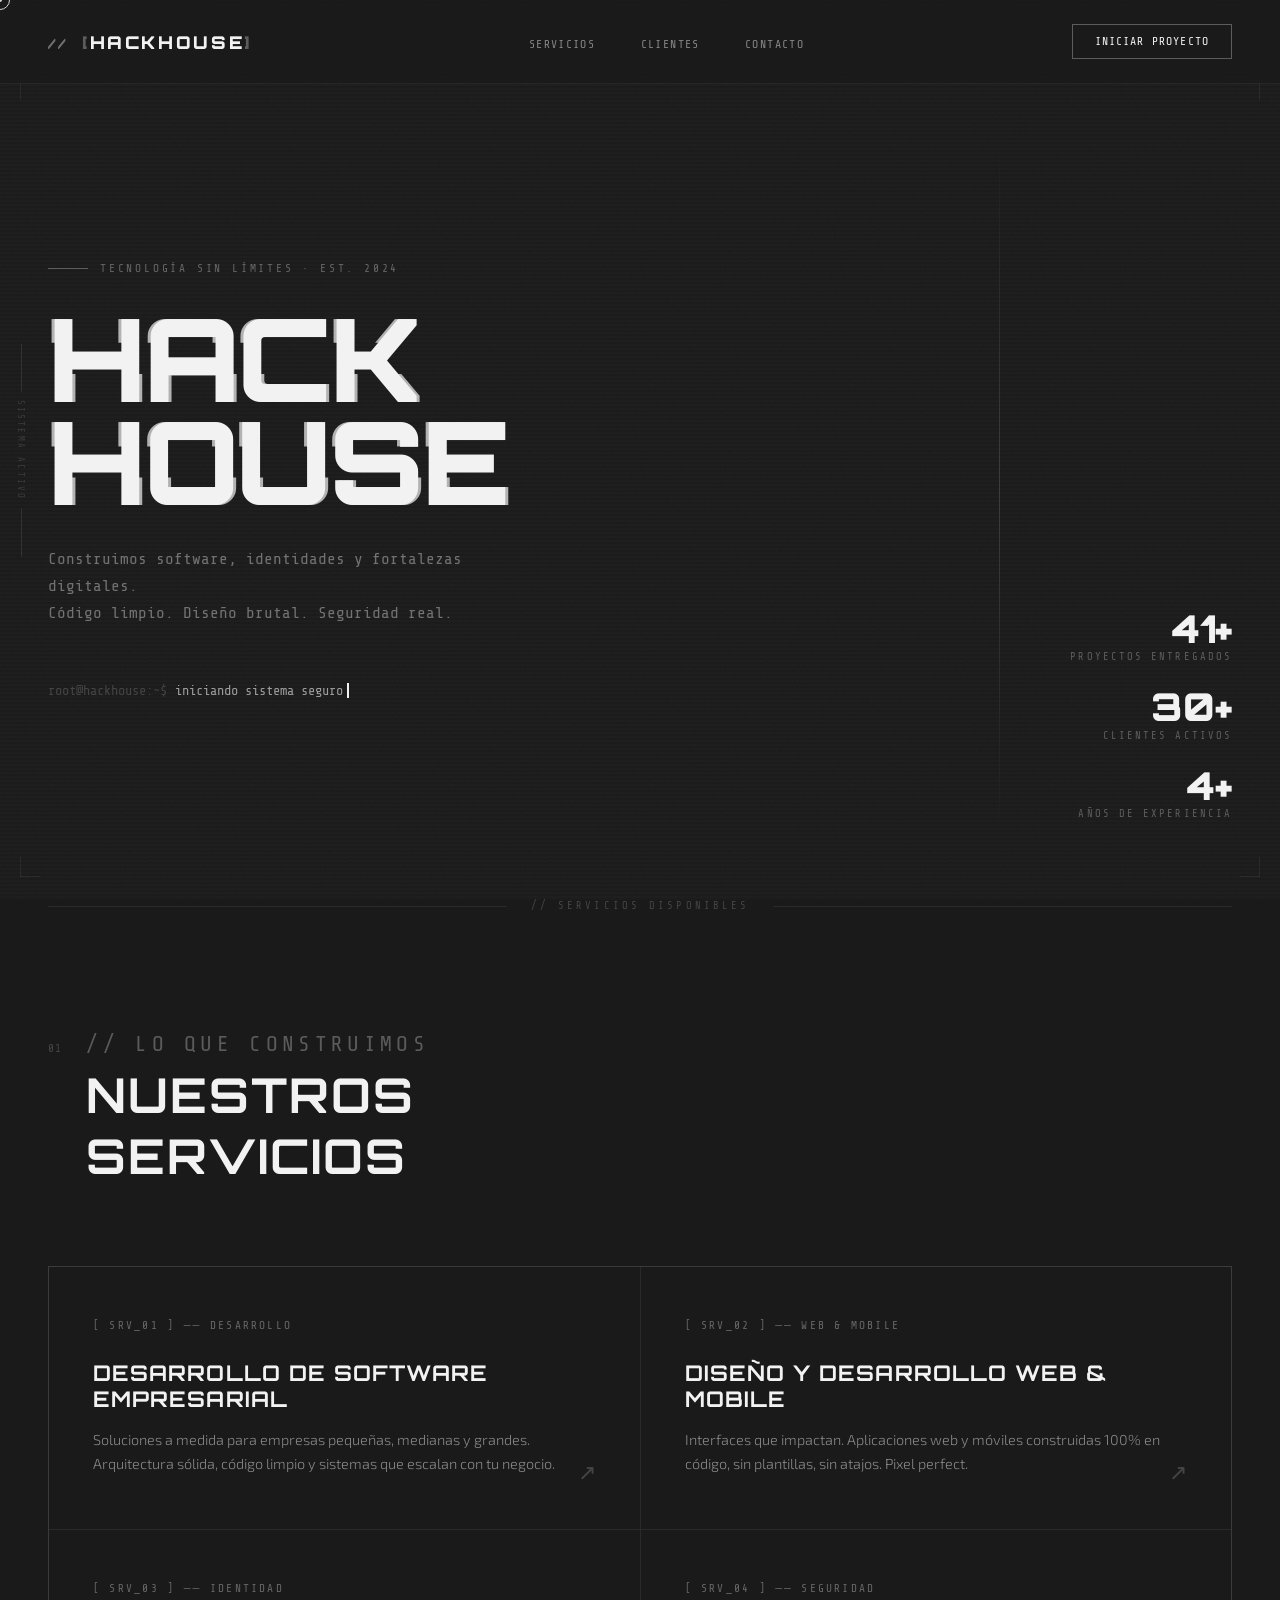
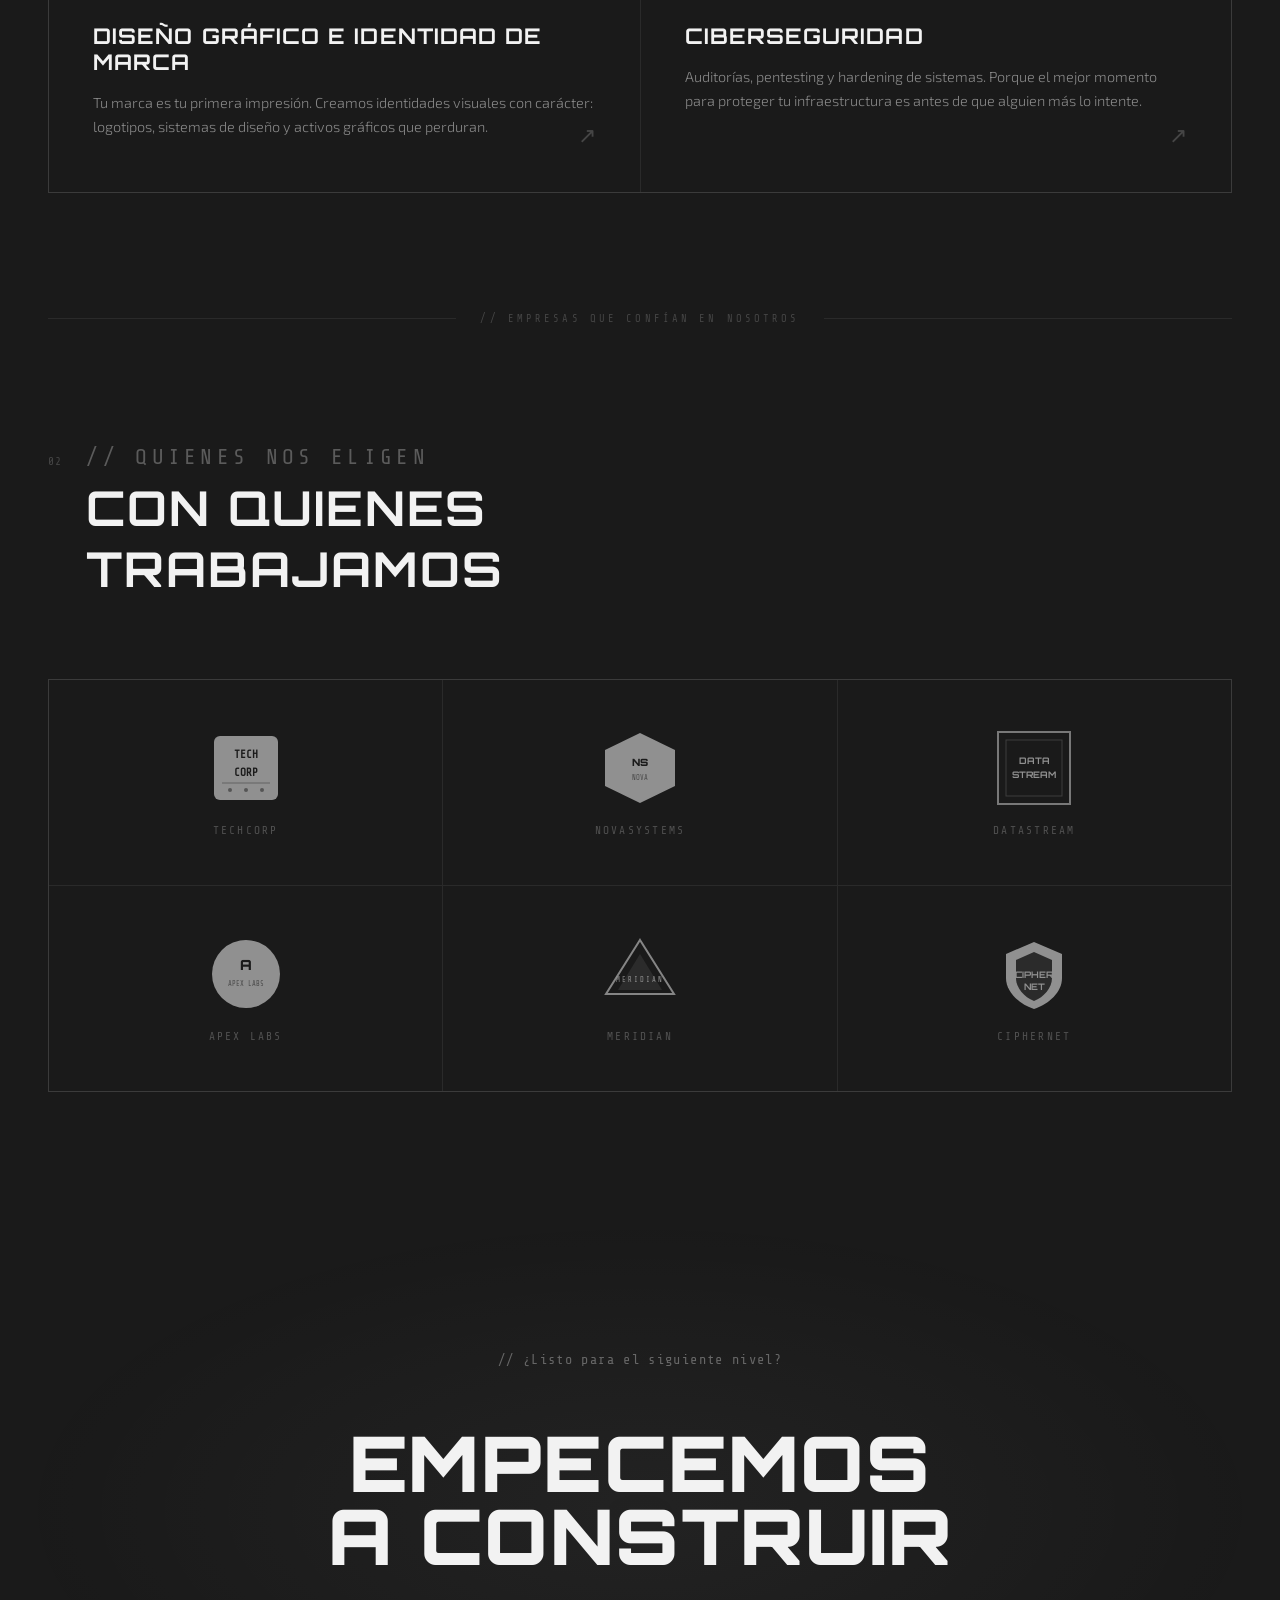
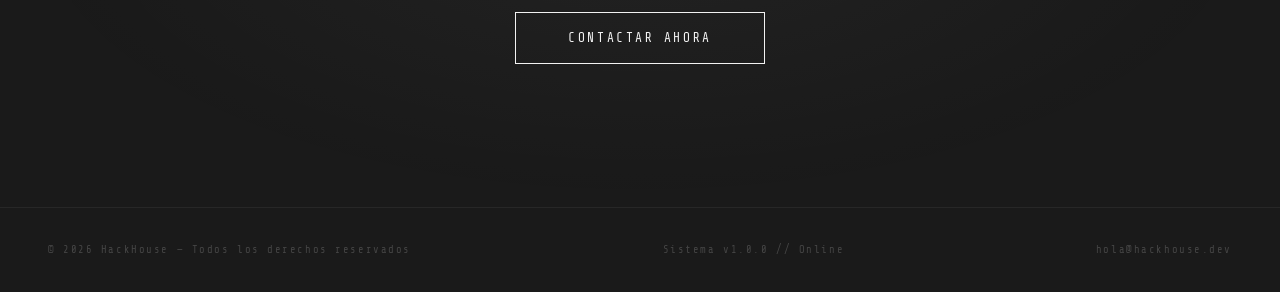
==== index.html @ e540ebbd "Primer commit" ====
<!DOCTYPE html>
<html lang="es">
<head>
  <meta charset="UTF-8" />
  <meta name="viewport" content="width=device-width, initial-scale=1.0" />
  <title>HackHouse — Tecnología sin límites</title>
  <link rel="preconnect" href="https://fonts.googleapis.com" />
  <link rel="preconnect" href="https://fonts.gstatic.com" crossorigin />
  <link href="https://fonts.googleapis.com/css2?family=Share+Tech+Mono&family=Orbitron:wght@400;700;900&family=Exo+2:wght@300;400;600&display=swap" rel="stylesheet" />

  <style>
    /* ─── Variables ─── */
    :root {
      --index-oscuro:   #1a1a1a;
      --index-claro:    #f2f2f2;
      --index-fuente-mono: 'Share Tech Mono', monospace;
      --index-fuente-titulo: 'Orbitron', monospace;
      --index-fuente-cuerpo: 'Exo 2', sans-serif;
    }

    /* ─── Reset ─── */
    *, *::before, *::after { box-sizing: border-box; margin: 0; padding: 0; }
    html { scroll-behavior: smooth; }

    body {
      background: var(--index-oscuro);
      color: var(--index-claro);
      font-family: var(--index-fuente-cuerpo);
      overflow-x: hidden;
      cursor: none;
    }

    /* ─── Cursor personalizado ─── */
    .index-cursor {
      position: fixed;
      width: 20px; height: 20px;
      border: 1px solid var(--index-claro);
      border-radius: 50%;
      pointer-events: none;
      z-index: 9999;
      transform: translate(-50%, -50%);
      transition: transform 0.1s ease, width 0.2s, height 0.2s, background 0.2s;
      mix-blend-mode: difference;
    }
    .index-cursor-punto {
      position: fixed;
      width: 4px; height: 4px;
      background: var(--index-claro);
      border-radius: 50%;
      pointer-events: none;
      z-index: 9999;
      transform: translate(-50%, -50%);
      mix-blend-mode: difference;
    }
    .index-cursor.activo { width: 40px; height: 40px; background: rgba(242,242,242,0.1); }

    /* ─── Canvas fondo ─── */
    .index-canvas-fondo {
      position: fixed;
      top: 0; left: 0;
      width: 100%; height: 100%;
      z-index: 0;
      opacity: 0.07;
    }

    /* ─── Ruido / textura ─── */
    .index-ruido {
      position: fixed;
      inset: 0;
      z-index: 1;
      pointer-events: none;
      opacity: 0.03;
      background-image: url("data:image/svg+xml,%3Csvg viewBox='0 0 256 256' xmlns='http://www.w3.org/2000/svg'%3E%3Cfilter id='n'%3E%3CfeTurbulence type='fractalNoise' baseFrequency='0.9' numOctaves='4' stitchTiles='stitch'/%3E%3C/filter%3E%3Crect width='100%25' height='100%25' filter='url(%23n)'/%3E%3C/svg%3E");
      background-size: 200px;
    }

    /* ─── Línea de escaneo ─── */
    .index-scanline {
      position: fixed;
      inset: 0;
      z-index: 2;
      pointer-events: none;
      background: repeating-linear-gradient(
        0deg,
        transparent,
        transparent 2px,
        rgba(242,242,242,0.015) 2px,
        rgba(242,242,242,0.015) 4px
      );
    }

    /* ─── Navegación ─── */
    .index-nav {
      position: fixed;
      top: 0; left: 0; right: 0;
      z-index: 100;
      display: flex;
      justify-content: space-between;
      align-items: center;
      padding: 24px 48px;
      border-bottom: 1px solid rgba(242,242,242,0.06);
      backdrop-filter: blur(12px);
      background: rgba(26,26,26,0.7);
    }

    .index-logo {
      font-family: var(--index-fuente-titulo);
      font-weight: 900;
      font-size: 1.1rem;
      letter-spacing: 0.15em;
      text-transform: uppercase;
      position: relative;
    }
    .index-logo::before {
      content: '//';
      margin-right: 6px;
      opacity: 0.4;
      font-size: 0.8em;
    }
    .index-logo-corchete {
      color: var(--index-claro);
      opacity: 0.3;
    }

    .index-nav-links {
      display: flex;
      gap: 36px;
      list-style: none;
    }
    .index-nav-links a {
      font-family: var(--index-fuente-mono);
      font-size: 0.72rem;
      letter-spacing: 0.12em;
      text-decoration: none;
      color: rgba(242,242,242,0.5);
      text-transform: uppercase;
      transition: color 0.3s;
      position: relative;
    }
    .index-nav-links a::before { content: '_'; margin-right: 2px; opacity: 0; transition: opacity 0.3s; }
    .index-nav-links a:hover { color: var(--index-claro); }
    .index-nav-links a:hover::before { opacity: 1; }

    .index-nav-cta {
      font-family: var(--index-fuente-mono);
      font-size: 0.72rem;
      letter-spacing: 0.1em;
      text-transform: uppercase;
      border: 1px solid rgba(242,242,242,0.3);
      padding: 10px 22px;
      color: var(--index-claro);
      text-decoration: none;
      transition: background 0.3s, border-color 0.3s;
    }
    .index-nav-cta:hover { background: var(--index-claro); color: var(--index-oscuro); border-color: var(--index-claro); }

    /* ─── Hero ─── */
    .index-hero {
      position: relative;
      z-index: 10;
      min-height: 100vh;
      display: flex;
      flex-direction: column;
      justify-content: center;
      padding: 140px 48px 80px;
      overflow: hidden;
    }

    .index-hero-etiqueta {
      font-family: var(--index-fuente-mono);
      font-size: 0.7rem;
      letter-spacing: 0.25em;
      text-transform: uppercase;
      color: rgba(242,242,242,0.35);
      margin-bottom: 32px;
      display: flex;
      align-items: center;
      gap: 12px;
    }
    .index-hero-etiqueta::before {
      content: '';
      display: inline-block;
      width: 40px; height: 1px;
      background: rgba(242,242,242,0.3);
    }

    .index-hero-titulo {
      font-family: var(--index-fuente-titulo);
      font-weight: 900;
      font-size: clamp(3rem, 9vw, 8rem);
      line-height: 0.9;
      letter-spacing: -0.02em;
      text-transform: uppercase;
      position: relative;
    }

    .index-hero-titulo-glitch {
      position: relative;
      display: inline-block;
    }
    .index-hero-titulo-glitch::before,
    .index-hero-titulo-glitch::after {
      content: attr(data-texto);
      position: absolute;
      top: 0; left: 0;
      width: 100%;
    }
    .index-hero-titulo-glitch::before {
      animation: index-glitch-antes 4s infinite;
      clip-path: polygon(0 0, 100% 0, 100% 35%, 0 35%);
      transform: translateX(-3px);
      opacity: 0.7;
    }
    .index-hero-titulo-glitch::after {
      animation: index-glitch-despues 4s infinite;
      clip-path: polygon(0 65%, 100% 65%, 100% 100%, 0 100%);
      transform: translateX(3px);
      opacity: 0.7;
    }

    @keyframes index-glitch-antes {
      0%, 90%, 100% { transform: translateX(0); opacity: 0; }
      92% { transform: translateX(-4px) skewX(-5deg); opacity: 0.6; }
      94% { transform: translateX(4px); opacity: 0.4; }
      96% { transform: translateX(0); opacity: 0; }
    }
    @keyframes index-glitch-despues {
      0%, 90%, 100% { transform: translateX(0); opacity: 0; }
      93% { transform: translateX(4px) skewX(5deg); opacity: 0.5; }
      95% { transform: translateX(-4px); opacity: 0.3; }
      97% { transform: translateX(0); opacity: 0; }
    }

    .index-hero-subtitulo {
      font-family: var(--index-fuente-mono);
      font-size: clamp(0.75rem, 2vw, 1rem);
      color: rgba(242,242,242,0.4);
      margin-top: 32px;
      max-width: 500px;
      line-height: 1.7;
    }

    .index-hero-terminal {
      margin-top: 56px;
      font-family: var(--index-fuente-mono);
      font-size: 0.85rem;
      display: flex;
      align-items: center;
      gap: 8px;
      color: rgba(242,242,242,0.6);
    }
    .index-hero-terminal-prompt { opacity: 0.3; }
    .index-hero-terminal-texto { border-right: 2px solid var(--index-claro); padding-right: 4px; animation: index-parpadeo 1s step-end infinite; }
    @keyframes index-parpadeo { 0%, 100% { border-color: var(--index-claro); } 50% { border-color: transparent; } }

    .index-hero-metricas {
      position: absolute;
      right: 48px;
      bottom: 80px;
      display: flex;
      flex-direction: column;
      gap: 24px;
      text-align: right;
    }
    .index-metrica-numero {
      font-family: var(--index-fuente-titulo);
      font-size: 2.4rem;
      font-weight: 900;
      line-height: 1;
    }
    .index-metrica-etiqueta {
      font-family: var(--index-fuente-mono);
      font-size: 0.65rem;
      letter-spacing: 0.2em;
      text-transform: uppercase;
      color: rgba(242,242,242,0.3);
      margin-top: 4px;
    }

    .index-hero-linea-vertical {
      position: absolute;
      right: 280px;
      top: 140px;
      bottom: 60px;
      width: 1px;
      background: linear-gradient(to bottom, transparent, rgba(242,242,242,0.15), transparent);
    }

    /* ─── Sección genérica ─── */
    .index-seccion {
      position: relative;
      z-index: 10;
      padding: 120px 48px;
    }

    .index-seccion-cabecera {
      display: flex;
      align-items: flex-start;
      gap: 24px;
      margin-bottom: 80px;
    }
    .index-seccion-numero {
      font-family: var(--index-fuente-mono);
      font-size: 0.7rem;
      color: rgba(242,242,242,0.2);
      margin-top: 10px;
      letter-spacing: 0.1em;
    }
    .index-seccion-titulo {
      font-family: var(--index-fuente-titulo);
      font-size: clamp(1.8rem, 4vw, 3rem);
      font-weight: 700;
      text-transform: uppercase;
      letter-spacing: 0.04em;
    }
    .index-seccion-titulo span {
      display: block;
      font-size: 0.45em;
      font-weight: 400;
      font-family: var(--index-fuente-mono);
      color: rgba(242,242,242,0.3);
      letter-spacing: 0.2em;
      margin-bottom: 8px;
    }

    /* ─── Servicios ─── */
    .index-servicios-grilla {
      display: grid;
      grid-template-columns: repeat(2, 1fr);
      gap: 1px;
      background: rgba(242,242,242,0.08);
      border: 1px solid rgba(242,242,242,0.08);
    }

    .index-servicio-tarjeta {
      background: var(--index-oscuro);
      padding: 52px 44px;
      position: relative;
      overflow: hidden;
      transition: background 0.4s;
      cursor: none;
    }
    .index-servicio-tarjeta::before {
      content: '';
      position: absolute;
      inset: 0;
      background: var(--index-claro);
      transform: scaleY(0);
      transform-origin: bottom;
      transition: transform 0.5s cubic-bezier(0.76,0,0.24,1);
      z-index: 0;
    }
    .index-servicio-tarjeta:hover::before { transform: scaleY(1); }
    .index-servicio-tarjeta:hover { color: var(--index-oscuro); }
    .index-servicio-tarjeta > * { position: relative; z-index: 1; }

    .index-servicio-icono {
      font-family: var(--index-fuente-mono);
      font-size: 0.7rem;
      letter-spacing: 0.2em;
      margin-bottom: 28px;
      opacity: 0.35;
      transition: opacity 0.3s;
    }
    .index-servicio-tarjeta:hover .index-servicio-icono { opacity: 0.5; }

    .index-servicio-nombre {
      font-family: var(--index-fuente-titulo);
      font-size: clamp(1rem, 2vw, 1.35rem);
      font-weight: 700;
      text-transform: uppercase;
      letter-spacing: 0.05em;
      margin-bottom: 16px;
      line-height: 1.2;
    }

    .index-servicio-descripcion {
      font-family: var(--index-fuente-cuerpo);
      font-size: 0.9rem;
      line-height: 1.7;
      opacity: 0.5;
      font-weight: 300;
      transition: opacity 0.3s;
    }
    .index-servicio-tarjeta:hover .index-servicio-descripcion { opacity: 0.7; }

    .index-servicio-flecha {
      position: absolute;
      bottom: 44px;
      right: 44px;
      font-size: 1.4rem;
      opacity: 0.2;
      transition: opacity 0.3s, transform 0.3s;
    }
    .index-servicio-tarjeta:hover .index-servicio-flecha { opacity: 0.6; transform: translate(4px, -4px); }

    /* ─── Divisor ─── */
    .index-divisor {
      position: relative;
      z-index: 10;
      padding: 0 48px;
      display: flex;
      align-items: center;
      gap: 24px;
    }
    .index-divisor::before, .index-divisor::after {
      content: '';
      flex: 1;
      height: 1px;
      background: rgba(242,242,242,0.08);
    }
    .index-divisor-texto {
      font-family: var(--index-fuente-mono);
      font-size: 0.65rem;
      letter-spacing: 0.3em;
      text-transform: uppercase;
      color: rgba(242,242,242,0.2);
      white-space: nowrap;
    }

    /* ─── Clientes ─── */
    .index-clientes-grilla {
      display: grid;
      grid-template-columns: repeat(3, 1fr);
      gap: 1px;
      background: rgba(242,242,242,0.08);
      border: 1px solid rgba(242,242,242,0.08);
    }

    .index-cliente-celda {
      background: var(--index-oscuro);
      padding: 48px 32px;
      display: flex;
      flex-direction: column;
      align-items: center;
      justify-content: center;
      gap: 16px;
      position: relative;
      overflow: hidden;
      transition: background 0.35s;
      cursor: none;
    }
    .index-cliente-celda:hover { background: rgba(242,242,242,0.04); }

    .index-cliente-logo {
      width: 80px;
      height: 80px;
      display: flex;
      align-items: center;
      justify-content: center;
    }

    .index-cliente-logo svg {
      width: 100%;
      height: 100%;
      fill: var(--index-claro);
      opacity: 0.55;
      transition: opacity 0.3s;
    }
    .index-cliente-celda:hover .index-cliente-logo svg { opacity: 1; }

    .index-cliente-nombre {
      font-family: var(--index-fuente-mono);
      font-size: 0.7rem;
      letter-spacing: 0.2em;
      text-transform: uppercase;
      color: rgba(242,242,242,0.25);
      text-align: center;
      transition: color 0.3s;
    }
    .index-cliente-celda:hover .index-cliente-nombre { color: rgba(242,242,242,0.5); }

    /* ─── CTA final ─── */
    .index-cta-seccion {
      position: relative;
      z-index: 10;
      padding: 140px 48px;
      text-align: center;
      overflow: hidden;
    }
    .index-cta-fondo {
      position: absolute;
      inset: 0;
      background: radial-gradient(ellipse at center, rgba(242,242,242,0.04) 0%, transparent 70%);
      pointer-events: none;
    }
    .index-cta-titulo {
      font-family: var(--index-fuente-titulo);
      font-size: clamp(2rem, 6vw, 5.5rem);
      font-weight: 900;
      text-transform: uppercase;
      letter-spacing: 0.02em;
      line-height: 0.95;
      margin-bottom: 40px;
    }
    .index-cta-subtitulo {
      font-family: var(--index-fuente-mono);
      font-size: 0.85rem;
      color: rgba(242,242,242,0.35);
      margin-bottom: 60px;
      letter-spacing: 0.1em;
    }
    .index-cta-boton {
      display: inline-block;
      font-family: var(--index-fuente-mono);
      font-size: 0.8rem;
      letter-spacing: 0.2em;
      text-transform: uppercase;
      text-decoration: none;
      border: 1px solid var(--index-claro);
      padding: 18px 52px;
      color: var(--index-claro);
      position: relative;
      overflow: hidden;
      transition: color 0.4s;
    }
    .index-cta-boton::before {
      content: '';
      position: absolute;
      inset: 0;
      background: var(--index-claro);
      transform: scaleX(0);
      transform-origin: left;
      transition: transform 0.4s cubic-bezier(0.76,0,0.24,1);
      z-index: -1;
    }
    .index-cta-boton:hover { color: var(--index-oscuro); }
    .index-cta-boton:hover::before { transform: scaleX(1); }

    /* ─── Footer ─── */
    .index-footer {
      position: relative;
      z-index: 10;
      border-top: 1px solid rgba(242,242,242,0.06);
      padding: 36px 48px;
      display: flex;
      justify-content: space-between;
      align-items: center;
      font-family: var(--index-fuente-mono);
      font-size: 0.65rem;
      letter-spacing: 0.15em;
      color: rgba(242,242,242,0.2);
    }

    /* ─── Esquina decorativa ─── */
    .index-deco-esquina {
      position: fixed;
      z-index: 5;
      pointer-events: none;
    }
    .index-deco-esquina--tl { top: 80px; left: 20px; }
    .index-deco-esquina--tr { top: 80px; right: 20px; }
    .index-deco-esquina--bl { bottom: 20px; left: 20px; }
    .index-deco-esquina--br { bottom: 20px; right: 20px; }

    .index-deco-esquina svg {
      width: 20px; height: 20px;
      stroke: rgba(242,242,242,0.12);
      fill: none;
      stroke-width: 1;
    }

    /* ─── Barra lateral de estado ─── */
    .index-barra-estado {
      position: fixed;
      left: 16px;
      top: 50%;
      transform: translateY(-50%);
      z-index: 50;
      display: flex;
      flex-direction: column;
      align-items: center;
      gap: 8px;
    }
    .index-barra-estado-linea {
      width: 1px;
      height: 48px;
      background: rgba(242,242,242,0.1);
    }
    .index-barra-estado-texto {
      font-family: var(--index-fuente-mono);
      font-size: 0.55rem;
      letter-spacing: 0.25em;
      color: rgba(242,242,242,0.15);
      writing-mode: vertical-rl;
      text-transform: uppercase;
    }

    /* ─── Animación de entrada ─── */
    .index-revelar {
      opacity: 0;
      transform: translateY(30px);
      transition: opacity 0.8s ease, transform 0.8s ease;
    }
    .index-revelar.visible {
      opacity: 1;
      transform: translateY(0);
    }

    /* ─── Responsive ─── */
    @media (max-width: 900px) {
      .index-nav { padding: 20px 24px; }
      .index-nav-links { display: none; }
      .index-hero { padding: 120px 24px 80px; }
      .index-hero-metricas { display: none; }
      .index-hero-linea-vertical { display: none; }
      .index-seccion { padding: 80px 24px; }
      .index-servicios-grilla { grid-template-columns: 1fr; }
      .index-clientes-grilla { grid-template-columns: repeat(2, 1fr); }
      .index-divisor { padding: 0 24px; }
      .index-cta-seccion { padding: 100px 24px; }
      .index-footer { padding: 28px 24px; flex-direction: column; gap: 12px; text-align: center; }
      .index-barra-estado { display: none; }
      .index-deco-esquina { display: none; }
    }

    @media (max-width: 560px) {
      .index-clientes-grilla { grid-template-columns: 1fr; }
      .index-servicio-tarjeta { padding: 36px 28px; }
      .index-nav-cta { display: none; }
    }

    /* ─── Barra de progreso horizontal ─── */
    .index-progreso {
      position: fixed;
      top: 0; left: 0;
      height: 2px;
      background: var(--index-claro);
      z-index: 1000;
      transition: width 0.1s linear;
      opacity: 0.6;
    }

    /* ─── Menú hamburguesa mobile ─── */
    .index-hamburguesa {
      display: none;
      flex-direction: column;
      gap: 5px;
      cursor: none;
      padding: 4px;
    }
    .index-hamburguesa span {
      display: block;
      width: 24px; height: 1px;
      background: var(--index-claro);
      transition: transform 0.3s, opacity 0.3s;
    }
    @media (max-width: 900px) {
      .index-hamburguesa { display: flex; }
    }
  </style>
</head>
<body>

  <!-- Cursor -->
  <div class="index-cursor" id="index-cursor"></div>
  <div class="index-cursor-punto" id="index-cursor-punto"></div>

  <!-- Barra de progreso -->
  <div class="index-progreso" id="index-progreso"></div>

  <!-- Canvas lluvia de código -->
  <canvas class="index-canvas-fondo" id="index-canvas-fondo"></canvas>

  <!-- Textura -->
  <div class="index-ruido"></div>
  <div class="index-scanline"></div>

  <!-- Esquinas decorativas -->
  <div class="index-deco-esquina index-deco-esquina--tl">
    <svg viewBox="0 0 20 20"><polyline points="20,0 0,0 0,20"/></svg>
  </div>
  <div class="index-deco-esquina index-deco-esquina--tr">
    <svg viewBox="0 0 20 20"><polyline points="0,0 20,0 20,20"/></svg>
  </div>
  <div class="index-deco-esquina index-deco-esquina--bl">
    <svg viewBox="0 0 20 20"><polyline points="20,20 0,20 0,0"/></svg>
  </div>
  <div class="index-deco-esquina index-deco-esquina--br">
    <svg viewBox="0 0 20 20"><polyline points="0,20 20,20 20,0"/></svg>
  </div>

  <!-- Barra lateral de estado -->
  <div class="index-barra-estado">
    <div class="index-barra-estado-linea"></div>
    <div class="index-barra-estado-texto">Sistema activo</div>
    <div class="index-barra-estado-linea"></div>
  </div>

  <!-- Nav -->
  <nav class="index-nav">
    <div class="index-logo">
      <span class="index-logo-corchete">[</span>HackHouse<span class="index-logo-corchete">]</span>
    </div>
    <ul class="index-nav-links">
      <li><a href="#servicios">Servicios</a></li>
      <li><a href="#clientes">Clientes</a></li>
      <li><a href="#contacto">Contacto</a></li>
    </ul>
    <button class="index-hamburguesa" aria-label="Menú">
      <span></span><span></span><span></span>
    </button>
    <a href="#contacto" class="index-nav-cta">Iniciar proyecto</a>
  </nav>

  <!-- Hero -->
  <section class="index-hero" id="inicio">
    <div class="index-hero-etiqueta">Tecnología sin límites · Est. 2024</div>

    <h1 class="index-hero-titulo">
      <div class="index-hero-titulo-glitch" data-texto="HACK">HACK</div>
      <br>
      <div class="index-hero-titulo-glitch" data-texto="HOUSE">HOUSE</div>
    </h1>

    <p class="index-hero-subtitulo index-revelar">
      Construimos software, identidades y fortalezas digitales.<br>
      Código limpio. Diseño brutal. Seguridad real.
    </p>

    <div class="index-hero-terminal index-revelar">
      <span class="index-hero-terminal-prompt">root@hackhouse:~$</span>
      <span class="index-hero-terminal-texto" id="index-terminal-texto"></span>
    </div>

    <div class="index-hero-linea-vertical"></div>

    <div class="index-hero-metricas">
      <div>
        <div class="index-metrica-numero" data-objetivo="50">0</div>
        <div class="index-metrica-etiqueta">Proyectos entregados</div>
      </div>
      <div>
        <div class="index-metrica-numero" data-objetivo="30">0</div>
        <div class="index-metrica-etiqueta">Clientes activos</div>
      </div>
      <div>
        <div class="index-metrica-numero" data-objetivo="4">0</div>
        <div class="index-metrica-etiqueta">Años de experiencia</div>
      </div>
    </div>
  </section>

  <!-- Divisor -->
  <div class="index-divisor">
    <span class="index-divisor-texto">// servicios disponibles</span>
  </div>

  <!-- Servicios -->
  <section class="index-seccion" id="servicios">
    <div class="index-seccion-cabecera index-revelar">
      <div class="index-seccion-numero">01</div>
      <div>
        <h2 class="index-seccion-titulo">
          <span>// Lo que construimos</span>
          Nuestros<br>Servicios
        </h2>
      </div>
    </div>

    <div class="index-servicios-grilla">

      <div class="index-servicio-tarjeta index-revelar">
        <div class="index-servicio-icono">[ SRV_01 ] ── DESARROLLO</div>
        <h3 class="index-servicio-nombre">Desarrollo de software empresarial</h3>
        <p class="index-servicio-descripcion">
          Soluciones a medida para empresas pequeñas, medianas y grandes. Arquitectura sólida, código limpio y sistemas que escalan con tu negocio.
        </p>
        <div class="index-servicio-flecha">↗</div>
      </div>

      <div class="index-servicio-tarjeta index-revelar">
        <div class="index-servicio-icono">[ SRV_02 ] ── WEB & MOBILE</div>
        <h3 class="index-servicio-nombre">Diseño y desarrollo web & mobile</h3>
        <p class="index-servicio-descripcion">
          Interfaces que impactan. Aplicaciones web y móviles construidas 100% en código, sin plantillas, sin atajos. Pixel perfect.
        </p>
        <div class="index-servicio-flecha">↗</div>
      </div>

      <div class="index-servicio-tarjeta index-revelar">
        <div class="index-servicio-icono">[ SRV_03 ] ── IDENTIDAD</div>
        <h3 class="index-servicio-nombre">Diseño gráfico e identidad de marca</h3>
        <p class="index-servicio-descripcion">
          Tu marca es tu primera impresión. Creamos identidades visuales con carácter: logotipos, sistemas de diseño y activos gráficos que perduran.
        </p>
        <div class="index-servicio-flecha">↗</div>
      </div>

      <div class="index-servicio-tarjeta index-revelar">
        <div class="index-servicio-icono">[ SRV_04 ] ── SEGURIDAD</div>
        <h3 class="index-servicio-nombre">Ciberseguridad</h3>
        <p class="index-servicio-descripcion">
          Auditorías, pentesting y hardening de sistemas. Porque el mejor momento para proteger tu infraestructura es antes de que alguien más lo intente.
        </p>
        <div class="index-servicio-flecha">↗</div>
      </div>

    </div>
  </section>

  <!-- Divisor -->
  <div class="index-divisor">
    <span class="index-divisor-texto">// empresas que confían en nosotros</span>
  </div>

  <!-- Clientes -->
  <section class="index-seccion" id="clientes">
    <div class="index-seccion-cabecera index-revelar">
      <div class="index-seccion-numero">02</div>
      <div>
        <h2 class="index-seccion-titulo">
          <span>// Quienes nos eligen</span>
          Con quienes<br>trabajamos
        </h2>
      </div>
    </div>

    <div class="index-clientes-grilla">

      <!-- Cliente 1: TechCorp -->
      <div class="index-cliente-celda index-revelar">
        <div class="index-cliente-logo">
          <svg viewBox="0 0 80 80" xmlns="http://www.w3.org/2000/svg">
            <rect x="8" y="8" width="64" height="64" rx="6" fill="none" stroke="currentColor" stroke-width="2" style="fill:var(--index-claro);stroke:none;opacity:1"/>
            <text x="40" y="30" text-anchor="middle" font-family="'Share Tech Mono',monospace" font-size="11" fill="var(--index-oscuro)" font-weight="bold">TECH</text>
            <text x="40" y="48" text-anchor="middle" font-family="'Share Tech Mono',monospace" font-size="11" fill="var(--index-oscuro)" font-weight="bold">CORP</text>
            <line x1="16" y1="55" x2="64" y2="55" stroke="var(--index-oscuro)" stroke-width="1" opacity="0.4"/>
            <circle cx="24" cy="62" r="2" fill="var(--index-oscuro)" opacity="0.5"/>
            <circle cx="40" cy="62" r="2" fill="var(--index-oscuro)" opacity="0.5"/>
            <circle cx="56" cy="62" r="2" fill="var(--index-oscuro)" opacity="0.5"/>
          </svg>
        </div>
        <div class="index-cliente-nombre">TechCorp</div>
      </div>

      <!-- Cliente 2: NovaSystems -->
      <div class="index-cliente-celda index-revelar">
        <div class="index-cliente-logo">
          <svg viewBox="0 0 80 80" xmlns="http://www.w3.org/2000/svg">
            <polygon points="40,5 75,22 75,58 40,75 5,58 5,22" fill="var(--index-claro)" opacity="1"/>
            <text x="40" y="38" text-anchor="middle" font-family="'Orbitron',monospace" font-size="10" fill="var(--index-oscuro)" font-weight="900">NS</text>
            <text x="40" y="52" text-anchor="middle" font-family="'Share Tech Mono',monospace" font-size="7" fill="var(--index-oscuro)" opacity="0.6">NOVA</text>
          </svg>
        </div>
        <div class="index-cliente-nombre">NovaSystems</div>
      </div>

      <!-- Cliente 3: DataStream -->
      <div class="index-cliente-celda index-revelar">
        <div class="index-cliente-logo">
          <svg viewBox="0 0 80 80" xmlns="http://www.w3.org/2000/svg">
            <rect x="4" y="4" width="72" height="72" fill="none" stroke="var(--index-claro)" stroke-width="2" opacity="0.8"/>
            <rect x="12" y="12" width="56" height="56" fill="none" stroke="var(--index-claro)" stroke-width="1" opacity="0.3"/>
            <text x="40" y="36" text-anchor="middle" font-family="'Orbitron',monospace" font-size="9" fill="var(--index-claro)" font-weight="700">DATA</text>
            <text x="40" y="50" text-anchor="middle" font-family="'Orbitron',monospace" font-size="9" fill="var(--index-claro)" font-weight="700">STREAM</text>
          </svg>
        </div>
        <div class="index-cliente-nombre">DataStream</div>
      </div>

      <!-- Cliente 4: Apex Labs -->
      <div class="index-cliente-celda index-revelar">
        <div class="index-cliente-logo">
          <svg viewBox="0 0 80 80" xmlns="http://www.w3.org/2000/svg">
            <circle cx="40" cy="40" r="34" fill="var(--index-claro)" opacity="1"/>
            <text x="40" y="36" text-anchor="middle" font-family="'Orbitron',monospace" font-size="14" fill="var(--index-oscuro)" font-weight="900">A</text>
            <text x="40" y="52" text-anchor="middle" font-family="'Share Tech Mono',monospace" font-size="7" fill="var(--index-oscuro)" opacity="0.6">APEX LABS</text>
          </svg>
        </div>
        <div class="index-cliente-nombre">Apex Labs</div>
      </div>

      <!-- Cliente 5: Meridian -->
      <div class="index-cliente-celda index-revelar">
        <div class="index-cliente-logo">
          <svg viewBox="0 0 80 80" xmlns="http://www.w3.org/2000/svg">
            <polygon points="40,6 74,60 6,60" fill="none" stroke="var(--index-claro)" stroke-width="2" opacity="0.9"/>
            <polygon points="40,20 62,56 18,56" fill="var(--index-claro)" opacity="0.15"/>
            <text x="40" y="48" text-anchor="middle" font-family="'Share Tech Mono',monospace" font-size="7" fill="var(--index-claro)" letter-spacing="2">MERIDIAN</text>
          </svg>
        </div>
        <div class="index-cliente-nombre">Meridian</div>
      </div>

      <!-- Cliente 6: CipherNet -->
      <div class="index-cliente-celda index-revelar">
        <div class="index-cliente-logo">
          <svg viewBox="0 0 80 80" xmlns="http://www.w3.org/2000/svg">
            <!-- Shield icon -->
            <path d="M40 8 L68 20 L68 44 C68 58 55 70 40 75 C25 70 12 58 12 44 L12 20 Z" fill="var(--index-claro)" opacity="1"/>
            <path d="M40 18 L58 26 L58 44 C58 54 50 63 40 67 C30 63 22 54 22 44 L22 26 Z" fill="var(--index-oscuro)" opacity="0.85"/>
            <text x="40" y="44" text-anchor="middle" font-family="'Orbitron',monospace" font-size="9" fill="var(--index-claro)" font-weight="700">CIPHER</text>
            <text x="40" y="56" text-anchor="middle" font-family="'Orbitron',monospace" font-size="9" fill="var(--index-claro)" font-weight="700">NET</text>
          </svg>
        </div>
        <div class="index-cliente-nombre">CipherNet</div>
      </div>

    </div>
  </section>

  <!-- CTA -->
  <section class="index-cta-seccion" id="contacto">
    <div class="index-cta-fondo"></div>
    <p class="index-cta-subtitulo index-revelar">// ¿Listo para el siguiente nivel?</p>
    <h2 class="index-cta-titulo index-revelar">
      Empecemos<br>a construir
    </h2>
    <a href="mailto:hola@hackhouse.dev" class="index-cta-boton index-revelar">
      Contactar ahora
    </a>
  </section>

  <!-- Footer -->
  <footer class="index-footer">
    <span>© 2026 HackHouse — Todos los derechos reservados</span>
    <span>Sistema v1.0.0 // Online</span>
    <span>hola@hackhouse.dev</span>
  </footer>

  <script>
    /* ─── Cursor ─── */
    const cursor = document.getElementById('index-cursor');
    const cursorPunto = document.getElementById('index-cursor-punto');
    let mx = 0, my = 0, cx = 0, cy = 0;

    document.addEventListener('mousemove', e => {
      mx = e.clientX; my = e.clientY;
      cursorPunto.style.left = mx + 'px';
      cursorPunto.style.top  = my + 'px';
    });

    function animarCursor() {
      cx += (mx - cx) * 0.12;
      cy += (my - cy) * 0.12;
      cursor.style.left = cx + 'px';
      cursor.style.top  = cy + 'px';
      requestAnimationFrame(animarCursor);
    }
    animarCursor();

    document.querySelectorAll('a, button, .index-servicio-tarjeta, .index-cliente-celda').forEach(el => {
      el.addEventListener('mouseenter', () => cursor.classList.add('activo'));
      el.addEventListener('mouseleave', () => cursor.classList.remove('activo'));
    });

    /* ─── Progreso de scroll ─── */
    const barraProgreso = document.getElementById('index-progreso');
    window.addEventListener('scroll', () => {
      const pct = window.scrollY / (document.body.scrollHeight - window.innerHeight) * 100;
      barraProgreso.style.width = pct + '%';
    });

    /* ─── Canvas lluvia de código ─── */
    (function() {
      const canvas = document.getElementById('index-canvas-fondo');
      const ctx = canvas.getContext('2d');

      function redimensionar() {
        canvas.width  = window.innerWidth;
        canvas.height = window.innerHeight;
      }
      redimensionar();
      window.addEventListener('resize', redimensionar);

      const CHARS = '01アイウエオカキクケコサシスセソタチツテトナニヌネノハヒフヘホ{}[]<>/\\|@#$%^&*';
      const TAMANO = 14;
      let cols, gotas;

      function iniciarGotas() {
        cols  = Math.floor(canvas.width / TAMANO);
        gotas = Array.from({ length: cols }, () => Math.random() * -canvas.height / TAMANO);
      }
      iniciarGotas();
      window.addEventListener('resize', iniciarGotas);

      function dibujar() {
        ctx.fillStyle = 'rgba(26,26,26,0.05)';
        ctx.fillRect(0, 0, canvas.width, canvas.height);

        ctx.fillStyle = '#f2f2f2';
        ctx.font = TAMANO + 'px "Share Tech Mono", monospace';

        for (let i = 0; i < cols; i++) {
          const ch = CHARS[Math.floor(Math.random() * CHARS.length)];
          const x  = i * TAMANO;
          const y  = gotas[i] * TAMANO;

          ctx.globalAlpha = Math.random() * 0.5 + 0.1;
          ctx.fillText(ch, x, y);
          ctx.globalAlpha = 1;

          if (y > canvas.height && Math.random() > 0.975) {
            gotas[i] = 0;
          }
          gotas[i] += 0.5;
        }
      }
      setInterval(dibujar, 55);
    })();

    /* ─── Terminal typing ─── */
    const frases = [
      'iniciando sistema seguro...',
      'auditando vulnerabilidades...',
      'compilando soluciones...',
      'desplegando en producción...',
      'construyendo tu próximo proyecto_',
    ];
    let iFrase = 0, iChar = 0, borrando = false;
    const elTerminal = document.getElementById('index-terminal-texto');

    function escribir() {
      const actual = frases[iFrase];
      if (!borrando) {
        elTerminal.textContent = actual.slice(0, ++iChar);
        if (iChar === actual.length) { borrando = true; setTimeout(escribir, 2200); return; }
      } else {
        elTerminal.textContent = actual.slice(0, --iChar);
        if (iChar === 0) { borrando = false; iFrase = (iFrase + 1) % frases.length; }
      }
      setTimeout(escribir, borrando ? 40 : 70);
    }
    escribir();

    /* ─── Contadores de métricas ─── */
    document.querySelectorAll('[data-objetivo]').forEach(el => {
      const objetivo = parseInt(el.dataset.objetivo);
      let actual = 0;
      const paso = Math.max(1, Math.floor(objetivo / 40));
      const intervalo = setInterval(() => {
        actual = Math.min(actual + paso, objetivo);
        el.textContent = actual + '+';
        if (actual >= objetivo) clearInterval(intervalo);
      }, 40);
    });

    /* ─── Revelar al hacer scroll ─── */
    const observador = new IntersectionObserver(entries => {
      entries.forEach(e => {
        if (e.isIntersecting) {
          e.target.classList.add('visible');
          observador.unobserve(e.target);
        }
      });
    }, { threshold: 0.15 });

    document.querySelectorAll('.index-revelar').forEach(el => observador.observe(el));

    /* ─── Glitch aleatorio en logo ─── */
    const logo = document.querySelector('.index-logo');
    setInterval(() => {
      logo.style.transform = `skewX(${(Math.random() - 0.5) * 4}deg)`;
      setTimeout(() => logo.style.transform = '', 80);
    }, 5000);
  </script>
</body>
</html>
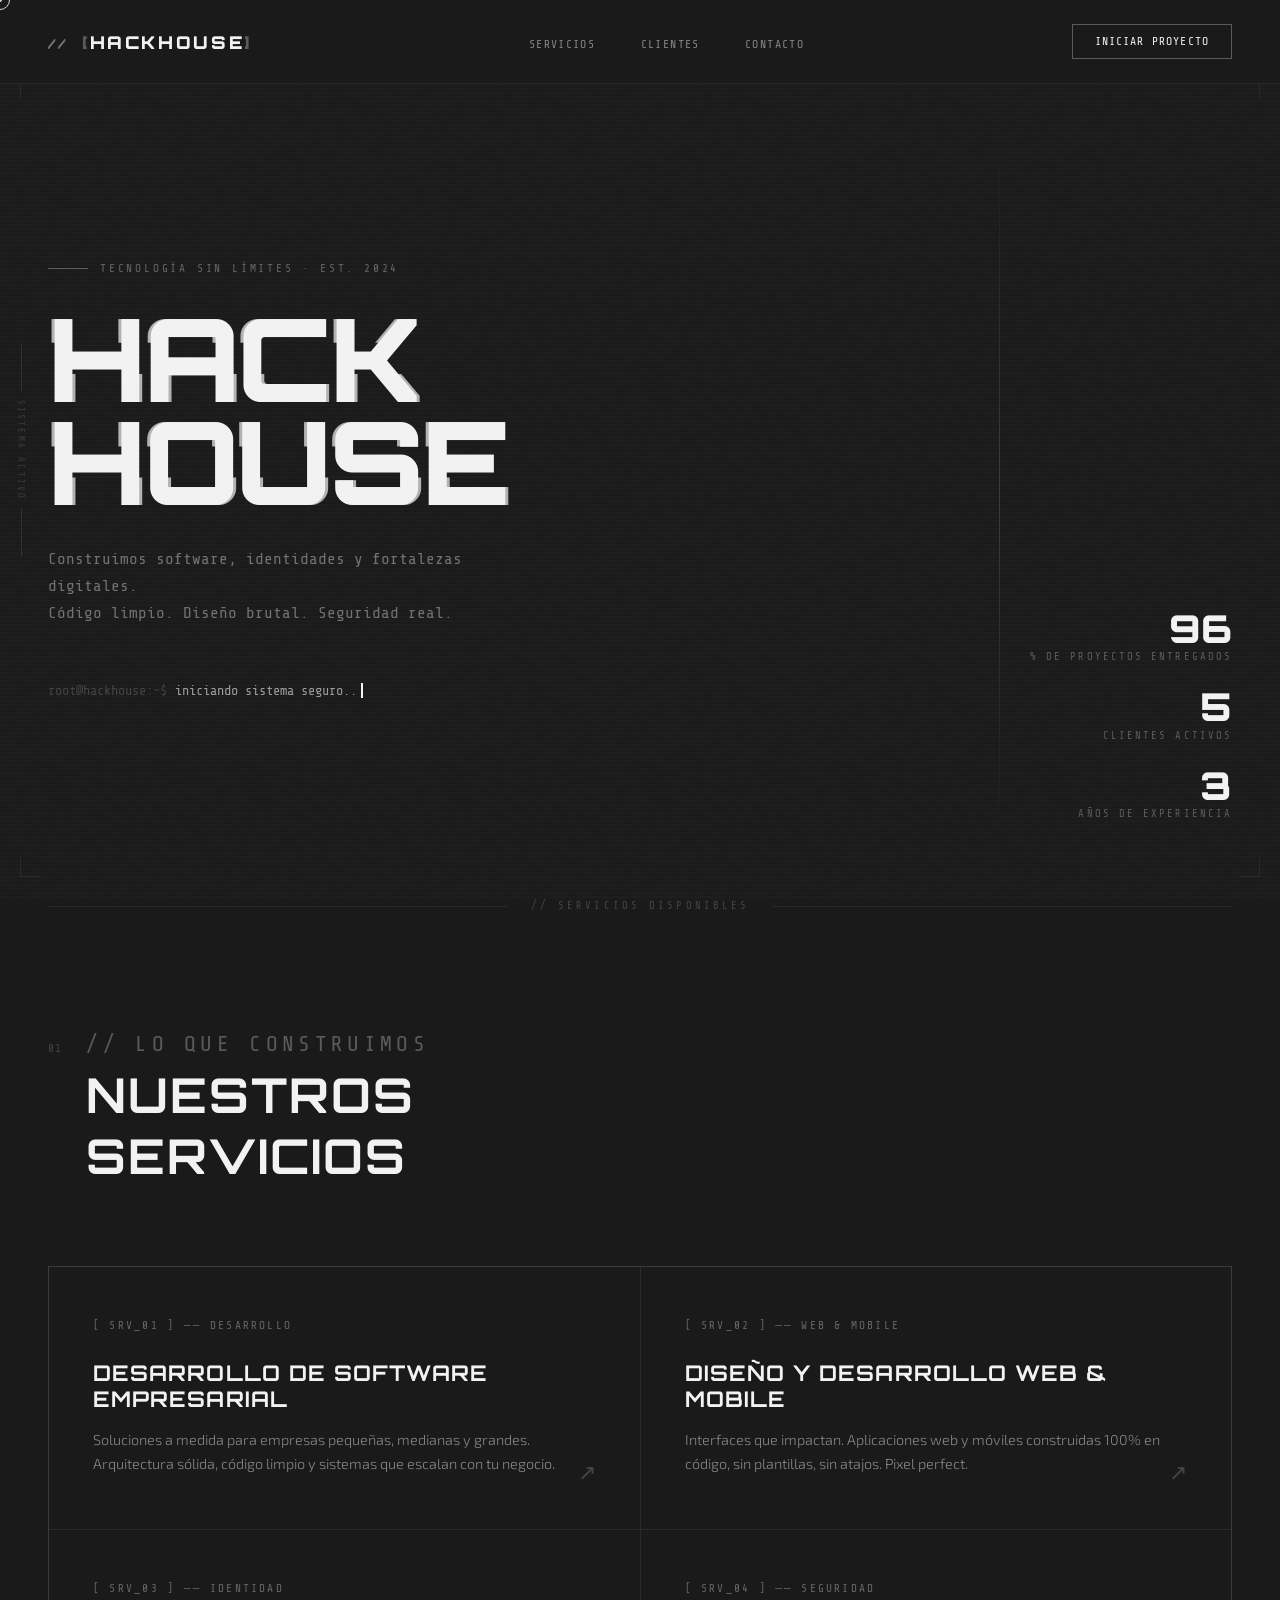
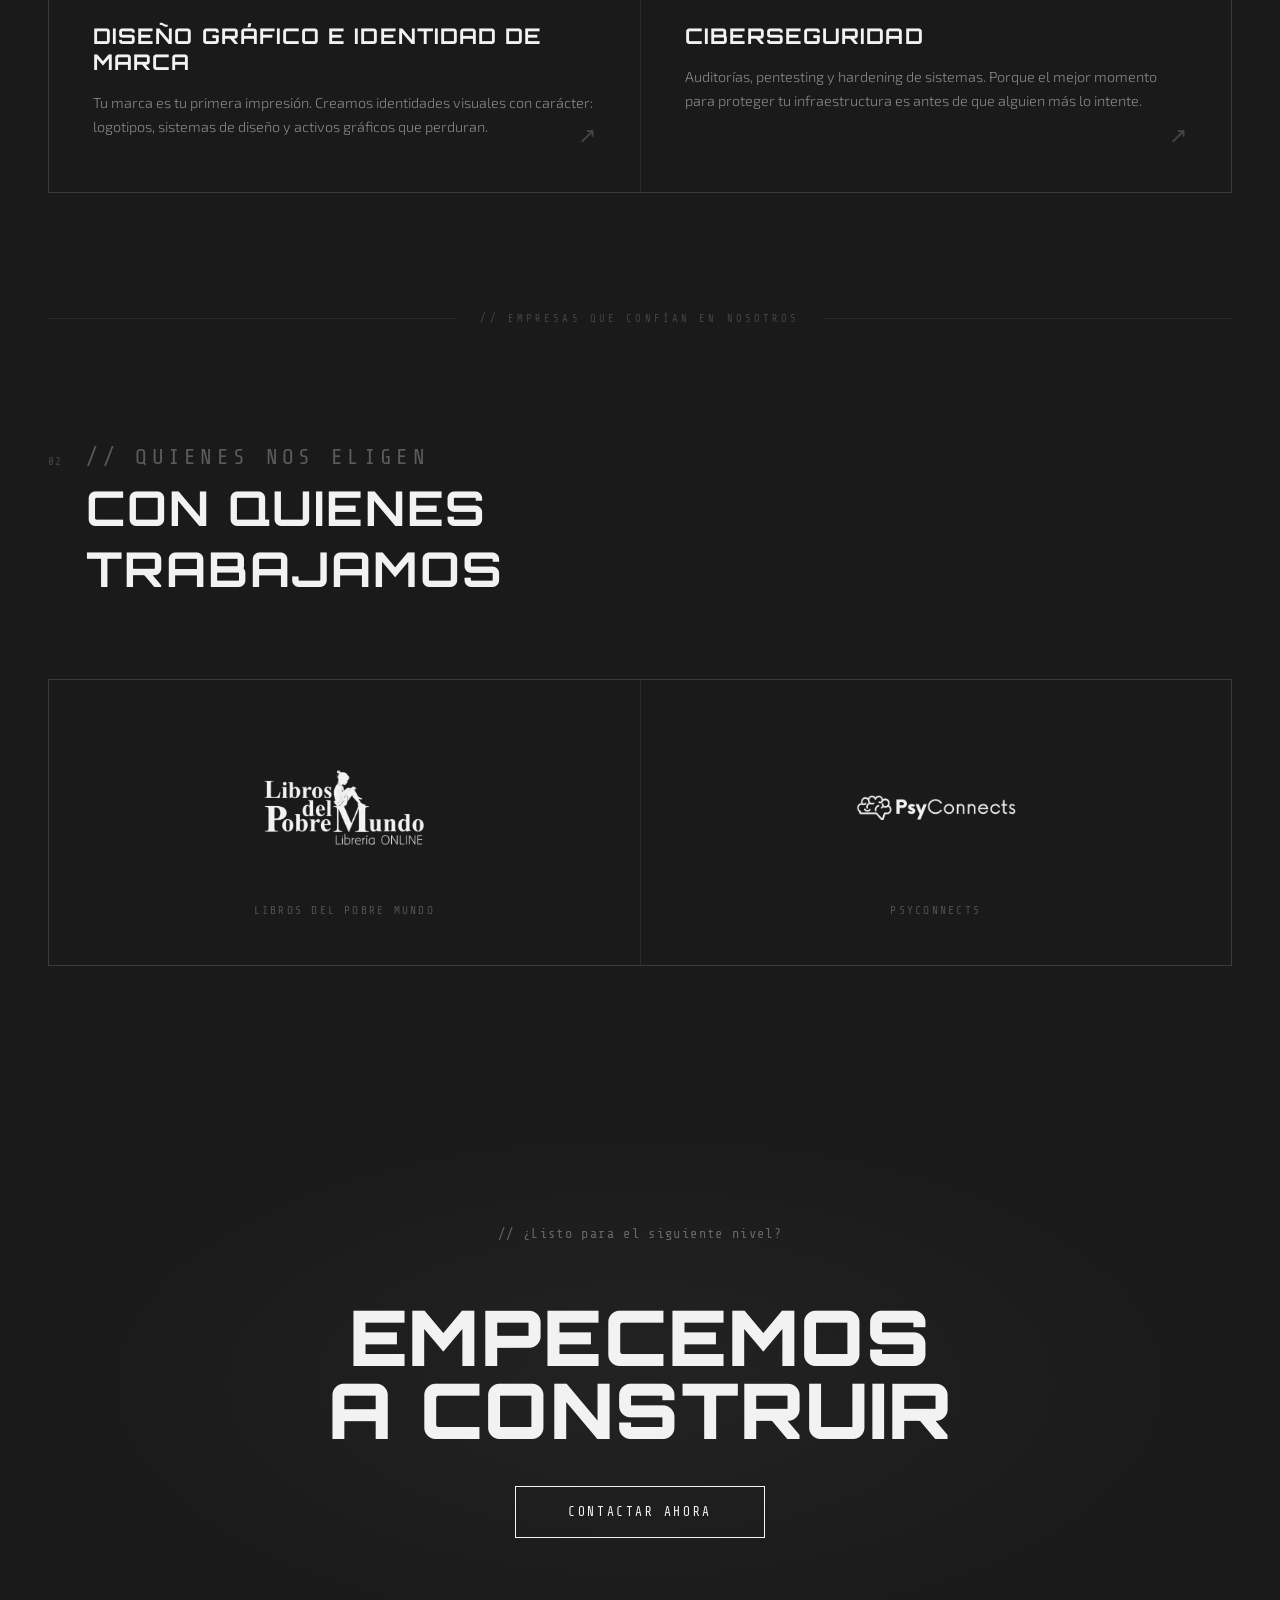
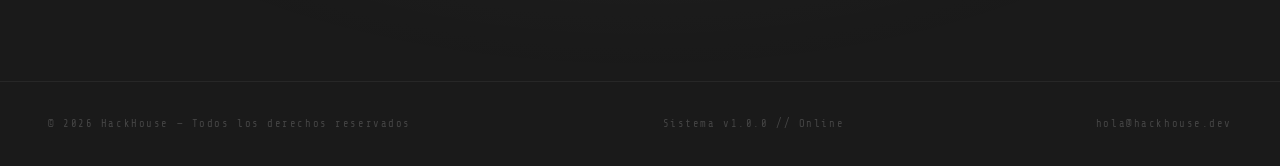
==== commit f2ce6c03: "sitio index.html pronto" ====
--- a/index.html
+++ b/index.html
@@ -1,655 +1,19 @@
 <!DOCTYPE html>
 <html lang="es">
+
 <head>
   <meta charset="UTF-8" />
   <meta name="viewport" content="width=device-width, initial-scale=1.0" />
   <title>HackHouse — Tecnología sin límites</title>
   <link rel="preconnect" href="https://fonts.googleapis.com" />
   <link rel="preconnect" href="https://fonts.gstatic.com" crossorigin />
-  <link href="https://fonts.googleapis.com/css2?family=Share+Tech+Mono&family=Orbitron:wght@400;700;900&family=Exo+2:wght@300;400;600&display=swap" rel="stylesheet" />
-
-  <style>
-    /* ─── Variables ─── */
-    :root {
-      --index-oscuro:   #1a1a1a;
-      --index-claro:    #f2f2f2;
-      --index-fuente-mono: 'Share Tech Mono', monospace;
-      --index-fuente-titulo: 'Orbitron', monospace;
-      --index-fuente-cuerpo: 'Exo 2', sans-serif;
-    }
-
-    /* ─── Reset ─── */
-    *, *::before, *::after { box-sizing: border-box; margin: 0; padding: 0; }
-    html { scroll-behavior: smooth; }
-
-    body {
-      background: var(--index-oscuro);
-      color: var(--index-claro);
-      font-family: var(--index-fuente-cuerpo);
-      overflow-x: hidden;
-      cursor: none;
-    }
-
-    /* ─── Cursor personalizado ─── */
-    .index-cursor {
-      position: fixed;
-      width: 20px; height: 20px;
-      border: 1px solid var(--index-claro);
-      border-radius: 50%;
-      pointer-events: none;
-      z-index: 9999;
-      transform: translate(-50%, -50%);
-      transition: transform 0.1s ease, width 0.2s, height 0.2s, background 0.2s;
-      mix-blend-mode: difference;
-    }
-    .index-cursor-punto {
-      position: fixed;
-      width: 4px; height: 4px;
-      background: var(--index-claro);
-      border-radius: 50%;
-      pointer-events: none;
-      z-index: 9999;
-      transform: translate(-50%, -50%);
-      mix-blend-mode: difference;
-    }
-    .index-cursor.activo { width: 40px; height: 40px; background: rgba(242,242,242,0.1); }
-
-    /* ─── Canvas fondo ─── */
-    .index-canvas-fondo {
-      position: fixed;
-      top: 0; left: 0;
-      width: 100%; height: 100%;
-      z-index: 0;
-      opacity: 0.07;
-    }
-
-    /* ─── Ruido / textura ─── */
-    .index-ruido {
-      position: fixed;
-      inset: 0;
-      z-index: 1;
-      pointer-events: none;
-      opacity: 0.03;
-      background-image: url("data:image/svg+xml,%3Csvg viewBox='0 0 256 256' xmlns='http://www.w3.org/2000/svg'%3E%3Cfilter id='n'%3E%3CfeTurbulence type='fractalNoise' baseFrequency='0.9' numOctaves='4' stitchTiles='stitch'/%3E%3C/filter%3E%3Crect width='100%25' height='100%25' filter='url(%23n)'/%3E%3C/svg%3E");
-      background-size: 200px;
-    }
-
-    /* ─── Línea de escaneo ─── */
-    .index-scanline {
-      position: fixed;
-      inset: 0;
-      z-index: 2;
-      pointer-events: none;
-      background: repeating-linear-gradient(
-        0deg,
-        transparent,
-        transparent 2px,
-        rgba(242,242,242,0.015) 2px,
-        rgba(242,242,242,0.015) 4px
-      );
-    }
-
-    /* ─── Navegación ─── */
-    .index-nav {
-      position: fixed;
-      top: 0; left: 0; right: 0;
-      z-index: 100;
-      display: flex;
-      justify-content: space-between;
-      align-items: center;
-      padding: 24px 48px;
-      border-bottom: 1px solid rgba(242,242,242,0.06);
-      backdrop-filter: blur(12px);
-      background: rgba(26,26,26,0.7);
-    }
-
-    .index-logo {
-      font-family: var(--index-fuente-titulo);
-      font-weight: 900;
-      font-size: 1.1rem;
-      letter-spacing: 0.15em;
-      text-transform: uppercase;
-      position: relative;
-    }
-    .index-logo::before {
-      content: '//';
-      margin-right: 6px;
-      opacity: 0.4;
-      font-size: 0.8em;
-    }
-    .index-logo-corchete {
-      color: var(--index-claro);
-      opacity: 0.3;
-    }
-
-    .index-nav-links {
-      display: flex;
-      gap: 36px;
-      list-style: none;
-    }
-    .index-nav-links a {
-      font-family: var(--index-fuente-mono);
-      font-size: 0.72rem;
-      letter-spacing: 0.12em;
-      text-decoration: none;
-      color: rgba(242,242,242,0.5);
-      text-transform: uppercase;
-      transition: color 0.3s;
-      position: relative;
-    }
-    .index-nav-links a::before { content: '_'; margin-right: 2px; opacity: 0; transition: opacity 0.3s; }
-    .index-nav-links a:hover { color: var(--index-claro); }
-    .index-nav-links a:hover::before { opacity: 1; }
-
-    .index-nav-cta {
-      font-family: var(--index-fuente-mono);
-      font-size: 0.72rem;
-      letter-spacing: 0.1em;
-      text-transform: uppercase;
-      border: 1px solid rgba(242,242,242,0.3);
-      padding: 10px 22px;
-      color: var(--index-claro);
-      text-decoration: none;
-      transition: background 0.3s, border-color 0.3s;
-    }
-    .index-nav-cta:hover { background: var(--index-claro); color: var(--index-oscuro); border-color: var(--index-claro); }
-
-    /* ─── Hero ─── */
-    .index-hero {
-      position: relative;
-      z-index: 10;
-      min-height: 100vh;
-      display: flex;
-      flex-direction: column;
-      justify-content: center;
-      padding: 140px 48px 80px;
-      overflow: hidden;
-    }
-
-    .index-hero-etiqueta {
-      font-family: var(--index-fuente-mono);
-      font-size: 0.7rem;
-      letter-spacing: 0.25em;
-      text-transform: uppercase;
-      color: rgba(242,242,242,0.35);
-      margin-bottom: 32px;
-      display: flex;
-      align-items: center;
-      gap: 12px;
-    }
-    .index-hero-etiqueta::before {
-      content: '';
-      display: inline-block;
-      width: 40px; height: 1px;
-      background: rgba(242,242,242,0.3);
-    }
-
-    .index-hero-titulo {
-      font-family: var(--index-fuente-titulo);
-      font-weight: 900;
-      font-size: clamp(3rem, 9vw, 8rem);
-      line-height: 0.9;
-      letter-spacing: -0.02em;
-      text-transform: uppercase;
-      position: relative;
-    }
-
-    .index-hero-titulo-glitch {
-      position: relative;
-      display: inline-block;
-    }
-    .index-hero-titulo-glitch::before,
-    .index-hero-titulo-glitch::after {
-      content: attr(data-texto);
-      position: absolute;
-      top: 0; left: 0;
-      width: 100%;
-    }
-    .index-hero-titulo-glitch::before {
-      animation: index-glitch-antes 4s infinite;
-      clip-path: polygon(0 0, 100% 0, 100% 35%, 0 35%);
-      transform: translateX(-3px);
-      opacity: 0.7;
-    }
-    .index-hero-titulo-glitch::after {
-      animation: index-glitch-despues 4s infinite;
-      clip-path: polygon(0 65%, 100% 65%, 100% 100%, 0 100%);
-      transform: translateX(3px);
-      opacity: 0.7;
-    }
-
-    @keyframes index-glitch-antes {
-      0%, 90%, 100% { transform: translateX(0); opacity: 0; }
-      92% { transform: translateX(-4px) skewX(-5deg); opacity: 0.6; }
-      94% { transform: translateX(4px); opacity: 0.4; }
-      96% { transform: translateX(0); opacity: 0; }
-    }
-    @keyframes index-glitch-despues {
-      0%, 90%, 100% { transform: translateX(0); opacity: 0; }
-      93% { transform: translateX(4px) skewX(5deg); opacity: 0.5; }
-      95% { transform: translateX(-4px); opacity: 0.3; }
-      97% { transform: translateX(0); opacity: 0; }
-    }
-
-    .index-hero-subtitulo {
-      font-family: var(--index-fuente-mono);
-      font-size: clamp(0.75rem, 2vw, 1rem);
-      color: rgba(242,242,242,0.4);
-      margin-top: 32px;
-      max-width: 500px;
-      line-height: 1.7;
-    }
-
-    .index-hero-terminal {
-      margin-top: 56px;
-      font-family: var(--index-fuente-mono);
-      font-size: 0.85rem;
-      display: flex;
-      align-items: center;
-      gap: 8px;
-      color: rgba(242,242,242,0.6);
-    }
-    .index-hero-terminal-prompt { opacity: 0.3; }
-    .index-hero-terminal-texto { border-right: 2px solid var(--index-claro); padding-right: 4px; animation: index-parpadeo 1s step-end infinite; }
-    @keyframes index-parpadeo { 0%, 100% { border-color: var(--index-claro); } 50% { border-color: transparent; } }
-
-    .index-hero-metricas {
-      position: absolute;
-      right: 48px;
-      bottom: 80px;
-      display: flex;
-      flex-direction: column;
-      gap: 24px;
-      text-align: right;
-    }
-    .index-metrica-numero {
-      font-family: var(--index-fuente-titulo);
-      font-size: 2.4rem;
-      font-weight: 900;
-      line-height: 1;
-    }
-    .index-metrica-etiqueta {
-      font-family: var(--index-fuente-mono);
-      font-size: 0.65rem;
-      letter-spacing: 0.2em;
-      text-transform: uppercase;
-      color: rgba(242,242,242,0.3);
-      margin-top: 4px;
-    }
-
-    .index-hero-linea-vertical {
-      position: absolute;
-      right: 280px;
-      top: 140px;
-      bottom: 60px;
-      width: 1px;
-      background: linear-gradient(to bottom, transparent, rgba(242,242,242,0.15), transparent);
-    }
-
-    /* ─── Sección genérica ─── */
-    .index-seccion {
-      position: relative;
-      z-index: 10;
-      padding: 120px 48px;
-    }
-
-    .index-seccion-cabecera {
-      display: flex;
-      align-items: flex-start;
-      gap: 24px;
-      margin-bottom: 80px;
-    }
-    .index-seccion-numero {
-      font-family: var(--index-fuente-mono);
-      font-size: 0.7rem;
-      color: rgba(242,242,242,0.2);
-      margin-top: 10px;
-      letter-spacing: 0.1em;
-    }
-    .index-seccion-titulo {
-      font-family: var(--index-fuente-titulo);
-      font-size: clamp(1.8rem, 4vw, 3rem);
-      font-weight: 700;
-      text-transform: uppercase;
-      letter-spacing: 0.04em;
-    }
-    .index-seccion-titulo span {
-      display: block;
-      font-size: 0.45em;
-      font-weight: 400;
-      font-family: var(--index-fuente-mono);
-      color: rgba(242,242,242,0.3);
-      letter-spacing: 0.2em;
-      margin-bottom: 8px;
-    }
-
-    /* ─── Servicios ─── */
-    .index-servicios-grilla {
-      display: grid;
-      grid-template-columns: repeat(2, 1fr);
-      gap: 1px;
-      background: rgba(242,242,242,0.08);
-      border: 1px solid rgba(242,242,242,0.08);
-    }
-
-    .index-servicio-tarjeta {
-      background: var(--index-oscuro);
-      padding: 52px 44px;
-      position: relative;
-      overflow: hidden;
-      transition: background 0.4s;
-      cursor: none;
-    }
-    .index-servicio-tarjeta::before {
-      content: '';
-      position: absolute;
-      inset: 0;
-      background: var(--index-claro);
-      transform: scaleY(0);
-      transform-origin: bottom;
-      transition: transform 0.5s cubic-bezier(0.76,0,0.24,1);
-      z-index: 0;
-    }
-    .index-servicio-tarjeta:hover::before { transform: scaleY(1); }
-    .index-servicio-tarjeta:hover { color: var(--index-oscuro); }
-    .index-servicio-tarjeta > * { position: relative; z-index: 1; }
-
-    .index-servicio-icono {
-      font-family: var(--index-fuente-mono);
-      font-size: 0.7rem;
-      letter-spacing: 0.2em;
-      margin-bottom: 28px;
-      opacity: 0.35;
-      transition: opacity 0.3s;
-    }
-    .index-servicio-tarjeta:hover .index-servicio-icono { opacity: 0.5; }
-
-    .index-servicio-nombre {
-      font-family: var(--index-fuente-titulo);
-      font-size: clamp(1rem, 2vw, 1.35rem);
-      font-weight: 700;
-      text-transform: uppercase;
-      letter-spacing: 0.05em;
-      margin-bottom: 16px;
-      line-height: 1.2;
-    }
-
-    .index-servicio-descripcion {
-      font-family: var(--index-fuente-cuerpo);
-      font-size: 0.9rem;
-      line-height: 1.7;
-      opacity: 0.5;
-      font-weight: 300;
-      transition: opacity 0.3s;
-    }
-    .index-servicio-tarjeta:hover .index-servicio-descripcion { opacity: 0.7; }
-
-    .index-servicio-flecha {
-      position: absolute;
-      bottom: 44px;
-      right: 44px;
-      font-size: 1.4rem;
-      opacity: 0.2;
-      transition: opacity 0.3s, transform 0.3s;
-    }
-    .index-servicio-tarjeta:hover .index-servicio-flecha { opacity: 0.6; transform: translate(4px, -4px); }
-
-    /* ─── Divisor ─── */
-    .index-divisor {
-      position: relative;
-      z-index: 10;
-      padding: 0 48px;
-      display: flex;
-      align-items: center;
-      gap: 24px;
-    }
-    .index-divisor::before, .index-divisor::after {
-      content: '';
-      flex: 1;
-      height: 1px;
-      background: rgba(242,242,242,0.08);
-    }
-    .index-divisor-texto {
-      font-family: var(--index-fuente-mono);
-      font-size: 0.65rem;
-      letter-spacing: 0.3em;
-      text-transform: uppercase;
-      color: rgba(242,242,242,0.2);
-      white-space: nowrap;
-    }
-
-    /* ─── Clientes ─── */
-    .index-clientes-grilla {
-      display: grid;
-      grid-template-columns: repeat(3, 1fr);
-      gap: 1px;
-      background: rgba(242,242,242,0.08);
-      border: 1px solid rgba(242,242,242,0.08);
-    }
-
-    .index-cliente-celda {
-      background: var(--index-oscuro);
-      padding: 48px 32px;
-      display: flex;
-      flex-direction: column;
-      align-items: center;
-      justify-content: center;
-      gap: 16px;
-      position: relative;
-      overflow: hidden;
-      transition: background 0.35s;
-      cursor: none;
-    }
-    .index-cliente-celda:hover { background: rgba(242,242,242,0.04); }
-
-    .index-cliente-logo {
-      width: 80px;
-      height: 80px;
-      display: flex;
-      align-items: center;
-      justify-content: center;
-    }
-
-    .index-cliente-logo svg {
-      width: 100%;
-      height: 100%;
-      fill: var(--index-claro);
-      opacity: 0.55;
-      transition: opacity 0.3s;
-    }
-    .index-cliente-celda:hover .index-cliente-logo svg { opacity: 1; }
-
-    .index-cliente-nombre {
-      font-family: var(--index-fuente-mono);
-      font-size: 0.7rem;
-      letter-spacing: 0.2em;
-      text-transform: uppercase;
-      color: rgba(242,242,242,0.25);
-      text-align: center;
-      transition: color 0.3s;
-    }
-    .index-cliente-celda:hover .index-cliente-nombre { color: rgba(242,242,242,0.5); }
-
-    /* ─── CTA final ─── */
-    .index-cta-seccion {
-      position: relative;
-      z-index: 10;
-      padding: 140px 48px;
-      text-align: center;
-      overflow: hidden;
-    }
-    .index-cta-fondo {
-      position: absolute;
-      inset: 0;
-      background: radial-gradient(ellipse at center, rgba(242,242,242,0.04) 0%, transparent 70%);
-      pointer-events: none;
-    }
-    .index-cta-titulo {
-      font-family: var(--index-fuente-titulo);
-      font-size: clamp(2rem, 6vw, 5.5rem);
-      font-weight: 900;
-      text-transform: uppercase;
-      letter-spacing: 0.02em;
-      line-height: 0.95;
-      margin-bottom: 40px;
-    }
-    .index-cta-subtitulo {
-      font-family: var(--index-fuente-mono);
-      font-size: 0.85rem;
-      color: rgba(242,242,242,0.35);
-      margin-bottom: 60px;
-      letter-spacing: 0.1em;
-    }
-    .index-cta-boton {
-      display: inline-block;
-      font-family: var(--index-fuente-mono);
-      font-size: 0.8rem;
-      letter-spacing: 0.2em;
-      text-transform: uppercase;
-      text-decoration: none;
-      border: 1px solid var(--index-claro);
-      padding: 18px 52px;
-      color: var(--index-claro);
-      position: relative;
-      overflow: hidden;
-      transition: color 0.4s;
-    }
-    .index-cta-boton::before {
-      content: '';
-      position: absolute;
-      inset: 0;
-      background: var(--index-claro);
-      transform: scaleX(0);
-      transform-origin: left;
-      transition: transform 0.4s cubic-bezier(0.76,0,0.24,1);
-      z-index: -1;
-    }
-    .index-cta-boton:hover { color: var(--index-oscuro); }
-    .index-cta-boton:hover::before { transform: scaleX(1); }
-
-    /* ─── Footer ─── */
-    .index-footer {
-      position: relative;
-      z-index: 10;
-      border-top: 1px solid rgba(242,242,242,0.06);
-      padding: 36px 48px;
-      display: flex;
-      justify-content: space-between;
-      align-items: center;
-      font-family: var(--index-fuente-mono);
-      font-size: 0.65rem;
-      letter-spacing: 0.15em;
-      color: rgba(242,242,242,0.2);
-    }
-
-    /* ─── Esquina decorativa ─── */
-    .index-deco-esquina {
-      position: fixed;
-      z-index: 5;
-      pointer-events: none;
-    }
-    .index-deco-esquina--tl { top: 80px; left: 20px; }
-    .index-deco-esquina--tr { top: 80px; right: 20px; }
-    .index-deco-esquina--bl { bottom: 20px; left: 20px; }
-    .index-deco-esquina--br { bottom: 20px; right: 20px; }
-
-    .index-deco-esquina svg {
-      width: 20px; height: 20px;
-      stroke: rgba(242,242,242,0.12);
-      fill: none;
-      stroke-width: 1;
-    }
-
-    /* ─── Barra lateral de estado ─── */
-    .index-barra-estado {
-      position: fixed;
-      left: 16px;
-      top: 50%;
-      transform: translateY(-50%);
-      z-index: 50;
-      display: flex;
-      flex-direction: column;
-      align-items: center;
-      gap: 8px;
-    }
-    .index-barra-estado-linea {
-      width: 1px;
-      height: 48px;
-      background: rgba(242,242,242,0.1);
-    }
-    .index-barra-estado-texto {
-      font-family: var(--index-fuente-mono);
-      font-size: 0.55rem;
-      letter-spacing: 0.25em;
-      color: rgba(242,242,242,0.15);
-      writing-mode: vertical-rl;
-      text-transform: uppercase;
-    }
-
-    /* ─── Animación de entrada ─── */
-    .index-revelar {
-      opacity: 0;
-      transform: translateY(30px);
-      transition: opacity 0.8s ease, transform 0.8s ease;
-    }
-    .index-revelar.visible {
-      opacity: 1;
-      transform: translateY(0);
-    }
-
-    /* ─── Responsive ─── */
-    @media (max-width: 900px) {
-      .index-nav { padding: 20px 24px; }
-      .index-nav-links { display: none; }
-      .index-hero { padding: 120px 24px 80px; }
-      .index-hero-metricas { display: none; }
-      .index-hero-linea-vertical { display: none; }
-      .index-seccion { padding: 80px 24px; }
-      .index-servicios-grilla { grid-template-columns: 1fr; }
-      .index-clientes-grilla { grid-template-columns: repeat(2, 1fr); }
-      .index-divisor { padding: 0 24px; }
-      .index-cta-seccion { padding: 100px 24px; }
-      .index-footer { padding: 28px 24px; flex-direction: column; gap: 12px; text-align: center; }
-      .index-barra-estado { display: none; }
-      .index-deco-esquina { display: none; }
-    }
-
-    @media (max-width: 560px) {
-      .index-clientes-grilla { grid-template-columns: 1fr; }
-      .index-servicio-tarjeta { padding: 36px 28px; }
-      .index-nav-cta { display: none; }
-    }
-
-    /* ─── Barra de progreso horizontal ─── */
-    .index-progreso {
-      position: fixed;
-      top: 0; left: 0;
-      height: 2px;
-      background: var(--index-claro);
-      z-index: 1000;
-      transition: width 0.1s linear;
-      opacity: 0.6;
-    }
-
-    /* ─── Menú hamburguesa mobile ─── */
-    .index-hamburguesa {
-      display: none;
-      flex-direction: column;
-      gap: 5px;
-      cursor: none;
-      padding: 4px;
-    }
-    .index-hamburguesa span {
-      display: block;
-      width: 24px; height: 1px;
-      background: var(--index-claro);
-      transition: transform 0.3s, opacity 0.3s;
-    }
-    @media (max-width: 900px) {
-      .index-hamburguesa { display: flex; }
-    }
-  </style>
+  <link
+    href="https://fonts.googleapis.com/css2?family=Share+Tech+Mono&family=Orbitron:wght@400;700;900&family=Exo+2:wght@300;400;600&display=swap"
+    rel="stylesheet" />
+  <link rel="shortcut icon" href="public/img/hackhouse - icon gris.png">
+  <link rel="stylesheet" href="public/css/style.css" />
 </head>
+
 <body>
 
   <!-- Cursor -->
@@ -668,16 +32,24 @@
 
   <!-- Esquinas decorativas -->
   <div class="index-deco-esquina index-deco-esquina--tl">
-    <svg viewBox="0 0 20 20"><polyline points="20,0 0,0 0,20"/></svg>
+    <svg viewBox="0 0 20 20">
+      <polyline points="20,0 0,0 0,20" />
+    </svg>
   </div>
   <div class="index-deco-esquina index-deco-esquina--tr">
-    <svg viewBox="0 0 20 20"><polyline points="0,0 20,0 20,20"/></svg>
+    <svg viewBox="0 0 20 20">
+      <polyline points="0,0 20,0 20,20" />
+    </svg>
   </div>
   <div class="index-deco-esquina index-deco-esquina--bl">
-    <svg viewBox="0 0 20 20"><polyline points="20,20 0,20 0,0"/></svg>
+    <svg viewBox="0 0 20 20">
+      <polyline points="20,20 0,20 0,0" />
+    </svg>
   </div>
   <div class="index-deco-esquina index-deco-esquina--br">
-    <svg viewBox="0 0 20 20"><polyline points="0,20 20,20 20,0"/></svg>
+    <svg viewBox="0 0 20 20">
+      <polyline points="0,20 20,20 20,0" />
+    </svg>
   </div>
 
   <!-- Barra lateral de estado -->
@@ -727,15 +99,15 @@
 
     <div class="index-hero-metricas">
       <div>
-        <div class="index-metrica-numero" data-objetivo="50">0</div>
-        <div class="index-metrica-etiqueta">Proyectos entregados</div>
-      </div>
-      <div>
-        <div class="index-metrica-numero" data-objetivo="30">0</div>
+        <div class="index-metrica-numero" data-objetivo="100">0</div>
+        <div class="index-metrica-etiqueta">% de proyectos entregados</div>
+      </div>
+      <div>
+        <div class="index-metrica-numero" data-objetivo="5">0</div>
         <div class="index-metrica-etiqueta">Clientes activos</div>
       </div>
       <div>
-        <div class="index-metrica-numero" data-objetivo="4">0</div>
+        <div class="index-metrica-numero" data-objetivo="3">0</div>
         <div class="index-metrica-etiqueta">Años de experiencia</div>
       </div>
     </div>
@@ -764,7 +136,8 @@
         <div class="index-servicio-icono">[ SRV_01 ] ── DESARROLLO</div>
         <h3 class="index-servicio-nombre">Desarrollo de software empresarial</h3>
         <p class="index-servicio-descripcion">
-          Soluciones a medida para empresas pequeñas, medianas y grandes. Arquitectura sólida, código limpio y sistemas que escalan con tu negocio.
+          Soluciones a medida para empresas pequeñas, medianas y grandes. Arquitectura sólida, código limpio y sistemas
+          que escalan con tu negocio.
         </p>
         <div class="index-servicio-flecha">↗</div>
       </div>
@@ -773,7 +146,8 @@
         <div class="index-servicio-icono">[ SRV_02 ] ── WEB & MOBILE</div>
         <h3 class="index-servicio-nombre">Diseño y desarrollo web & mobile</h3>
         <p class="index-servicio-descripcion">
-          Interfaces que impactan. Aplicaciones web y móviles construidas 100% en código, sin plantillas, sin atajos. Pixel perfect.
+          Interfaces que impactan. Aplicaciones web y móviles construidas 100% en código, sin plantillas, sin atajos.
+          Pixel perfect.
         </p>
         <div class="index-servicio-flecha">↗</div>
       </div>
@@ -782,7 +156,8 @@
         <div class="index-servicio-icono">[ SRV_03 ] ── IDENTIDAD</div>
         <h3 class="index-servicio-nombre">Diseño gráfico e identidad de marca</h3>
         <p class="index-servicio-descripcion">
-          Tu marca es tu primera impresión. Creamos identidades visuales con carácter: logotipos, sistemas de diseño y activos gráficos que perduran.
+          Tu marca es tu primera impresión. Creamos identidades visuales con carácter: logotipos, sistemas de diseño y
+          activos gráficos que perduran.
         </p>
         <div class="index-servicio-flecha">↗</div>
       </div>
@@ -791,7 +166,8 @@
         <div class="index-servicio-icono">[ SRV_04 ] ── SEGURIDAD</div>
         <h3 class="index-servicio-nombre">Ciberseguridad</h3>
         <p class="index-servicio-descripcion">
-          Auditorías, pentesting y hardening de sistemas. Porque el mejor momento para proteger tu infraestructura es antes de que alguien más lo intente.
+          Auditorías, pentesting y hardening de sistemas. Porque el mejor momento para proteger tu infraestructura es
+          antes de que alguien más lo intente.
         </p>
         <div class="index-servicio-flecha">↗</div>
       </div>
@@ -818,83 +194,22 @@
 
     <div class="index-clientes-grilla">
 
-      <!-- Cliente 1: TechCorp -->
+      <!-- Cliente 1: Libros del Pobre Mundo -->
       <div class="index-cliente-celda index-revelar">
         <div class="index-cliente-logo">
-          <svg viewBox="0 0 80 80" xmlns="http://www.w3.org/2000/svg">
-            <rect x="8" y="8" width="64" height="64" rx="6" fill="none" stroke="currentColor" stroke-width="2" style="fill:var(--index-claro);stroke:none;opacity:1"/>
-            <text x="40" y="30" text-anchor="middle" font-family="'Share Tech Mono',monospace" font-size="11" fill="var(--index-oscuro)" font-weight="bold">TECH</text>
-            <text x="40" y="48" text-anchor="middle" font-family="'Share Tech Mono',monospace" font-size="11" fill="var(--index-oscuro)" font-weight="bold">CORP</text>
-            <line x1="16" y1="55" x2="64" y2="55" stroke="var(--index-oscuro)" stroke-width="1" opacity="0.4"/>
-            <circle cx="24" cy="62" r="2" fill="var(--index-oscuro)" opacity="0.5"/>
-            <circle cx="40" cy="62" r="2" fill="var(--index-oscuro)" opacity="0.5"/>
-            <circle cx="56" cy="62" r="2" fill="var(--index-oscuro)" opacity="0.5"/>
-          </svg>
+          <img src="public/img/logo_libros_del_pobre_mundo.png" alt="Libros del Pobre Mundo"
+            style="width: 100%; height: 100%; object-fit: contain;" />
         </div>
-        <div class="index-cliente-nombre">TechCorp</div>
-      </div>
-
-      <!-- Cliente 2: NovaSystems -->
+        <div class="index-cliente-nombre">Libros del Pobre Mundo</div>
+      </div>
+
+      <!-- Cliente 2: Psyconnects -->
       <div class="index-cliente-celda index-revelar">
         <div class="index-cliente-logo">
-          <svg viewBox="0 0 80 80" xmlns="http://www.w3.org/2000/svg">
-            <polygon points="40,5 75,22 75,58 40,75 5,58 5,22" fill="var(--index-claro)" opacity="1"/>
-            <text x="40" y="38" text-anchor="middle" font-family="'Orbitron',monospace" font-size="10" fill="var(--index-oscuro)" font-weight="900">NS</text>
-            <text x="40" y="52" text-anchor="middle" font-family="'Share Tech Mono',monospace" font-size="7" fill="var(--index-oscuro)" opacity="0.6">NOVA</text>
-          </svg>
+          <img src="public/img/logo_psyconnects.png" alt="Psyconnects"
+            style="width: 100%; height: 100%; object-fit: contain;" />
         </div>
-        <div class="index-cliente-nombre">NovaSystems</div>
-      </div>
-
-      <!-- Cliente 3: DataStream -->
-      <div class="index-cliente-celda index-revelar">
-        <div class="index-cliente-logo">
-          <svg viewBox="0 0 80 80" xmlns="http://www.w3.org/2000/svg">
-            <rect x="4" y="4" width="72" height="72" fill="none" stroke="var(--index-claro)" stroke-width="2" opacity="0.8"/>
-            <rect x="12" y="12" width="56" height="56" fill="none" stroke="var(--index-claro)" stroke-width="1" opacity="0.3"/>
-            <text x="40" y="36" text-anchor="middle" font-family="'Orbitron',monospace" font-size="9" fill="var(--index-claro)" font-weight="700">DATA</text>
-            <text x="40" y="50" text-anchor="middle" font-family="'Orbitron',monospace" font-size="9" fill="var(--index-claro)" font-weight="700">STREAM</text>
-          </svg>
-        </div>
-        <div class="index-cliente-nombre">DataStream</div>
-      </div>
-
-      <!-- Cliente 4: Apex Labs -->
-      <div class="index-cliente-celda index-revelar">
-        <div class="index-cliente-logo">
-          <svg viewBox="0 0 80 80" xmlns="http://www.w3.org/2000/svg">
-            <circle cx="40" cy="40" r="34" fill="var(--index-claro)" opacity="1"/>
-            <text x="40" y="36" text-anchor="middle" font-family="'Orbitron',monospace" font-size="14" fill="var(--index-oscuro)" font-weight="900">A</text>
-            <text x="40" y="52" text-anchor="middle" font-family="'Share Tech Mono',monospace" font-size="7" fill="var(--index-oscuro)" opacity="0.6">APEX LABS</text>
-          </svg>
-        </div>
-        <div class="index-cliente-nombre">Apex Labs</div>
-      </div>
-
-      <!-- Cliente 5: Meridian -->
-      <div class="index-cliente-celda index-revelar">
-        <div class="index-cliente-logo">
-          <svg viewBox="0 0 80 80" xmlns="http://www.w3.org/2000/svg">
-            <polygon points="40,6 74,60 6,60" fill="none" stroke="var(--index-claro)" stroke-width="2" opacity="0.9"/>
-            <polygon points="40,20 62,56 18,56" fill="var(--index-claro)" opacity="0.15"/>
-            <text x="40" y="48" text-anchor="middle" font-family="'Share Tech Mono',monospace" font-size="7" fill="var(--index-claro)" letter-spacing="2">MERIDIAN</text>
-          </svg>
-        </div>
-        <div class="index-cliente-nombre">Meridian</div>
-      </div>
-
-      <!-- Cliente 6: CipherNet -->
-      <div class="index-cliente-celda index-revelar">
-        <div class="index-cliente-logo">
-          <svg viewBox="0 0 80 80" xmlns="http://www.w3.org/2000/svg">
-            <!-- Shield icon -->
-            <path d="M40 8 L68 20 L68 44 C68 58 55 70 40 75 C25 70 12 58 12 44 L12 20 Z" fill="var(--index-claro)" opacity="1"/>
-            <path d="M40 18 L58 26 L58 44 C58 54 50 63 40 67 C30 63 22 54 22 44 L22 26 Z" fill="var(--index-oscuro)" opacity="0.85"/>
-            <text x="40" y="44" text-anchor="middle" font-family="'Orbitron',monospace" font-size="9" fill="var(--index-claro)" font-weight="700">CIPHER</text>
-            <text x="40" y="56" text-anchor="middle" font-family="'Orbitron',monospace" font-size="9" fill="var(--index-claro)" font-weight="700">NET</text>
-          </svg>
-        </div>
-        <div class="index-cliente-nombre">CipherNet</div>
+        <div class="index-cliente-nombre">Psyconnects</div>
       </div>
 
     </div>
@@ -919,141 +234,7 @@
     <span>hola@hackhouse.dev</span>
   </footer>
 
-  <script>
-    /* ─── Cursor ─── */
-    const cursor = document.getElementById('index-cursor');
-    const cursorPunto = document.getElementById('index-cursor-punto');
-    let mx = 0, my = 0, cx = 0, cy = 0;
-
-    document.addEventListener('mousemove', e => {
-      mx = e.clientX; my = e.clientY;
-      cursorPunto.style.left = mx + 'px';
-      cursorPunto.style.top  = my + 'px';
-    });
-
-    function animarCursor() {
-      cx += (mx - cx) * 0.12;
-      cy += (my - cy) * 0.12;
-      cursor.style.left = cx + 'px';
-      cursor.style.top  = cy + 'px';
-      requestAnimationFrame(animarCursor);
-    }
-    animarCursor();
-
-    document.querySelectorAll('a, button, .index-servicio-tarjeta, .index-cliente-celda').forEach(el => {
-      el.addEventListener('mouseenter', () => cursor.classList.add('activo'));
-      el.addEventListener('mouseleave', () => cursor.classList.remove('activo'));
-    });
-
-    /* ─── Progreso de scroll ─── */
-    const barraProgreso = document.getElementById('index-progreso');
-    window.addEventListener('scroll', () => {
-      const pct = window.scrollY / (document.body.scrollHeight - window.innerHeight) * 100;
-      barraProgreso.style.width = pct + '%';
-    });
-
-    /* ─── Canvas lluvia de código ─── */
-    (function() {
-      const canvas = document.getElementById('index-canvas-fondo');
-      const ctx = canvas.getContext('2d');
-
-      function redimensionar() {
-        canvas.width  = window.innerWidth;
-        canvas.height = window.innerHeight;
-      }
-      redimensionar();
-      window.addEventListener('resize', redimensionar);
-
-      const CHARS = '01アイウエオカキクケコサシスセソタチツテトナニヌネノハヒフヘホ{}[]<>/\\|@#$%^&*';
-      const TAMANO = 14;
-      let cols, gotas;
-
-      function iniciarGotas() {
-        cols  = Math.floor(canvas.width / TAMANO);
-        gotas = Array.from({ length: cols }, () => Math.random() * -canvas.height / TAMANO);
-      }
-      iniciarGotas();
-      window.addEventListener('resize', iniciarGotas);
-
-      function dibujar() {
-        ctx.fillStyle = 'rgba(26,26,26,0.05)';
-        ctx.fillRect(0, 0, canvas.width, canvas.height);
-
-        ctx.fillStyle = '#f2f2f2';
-        ctx.font = TAMANO + 'px "Share Tech Mono", monospace';
-
-        for (let i = 0; i < cols; i++) {
-          const ch = CHARS[Math.floor(Math.random() * CHARS.length)];
-          const x  = i * TAMANO;
-          const y  = gotas[i] * TAMANO;
-
-          ctx.globalAlpha = Math.random() * 0.5 + 0.1;
-          ctx.fillText(ch, x, y);
-          ctx.globalAlpha = 1;
-
-          if (y > canvas.height && Math.random() > 0.975) {
-            gotas[i] = 0;
-          }
-          gotas[i] += 0.5;
-        }
-      }
-      setInterval(dibujar, 55);
-    })();
-
-    /* ─── Terminal typing ─── */
-    const frases = [
-      'iniciando sistema seguro...',
-      'auditando vulnerabilidades...',
-      'compilando soluciones...',
-      'desplegando en producción...',
-      'construyendo tu próximo proyecto_',
-    ];
-    let iFrase = 0, iChar = 0, borrando = false;
-    const elTerminal = document.getElementById('index-terminal-texto');
-
-    function escribir() {
-      const actual = frases[iFrase];
-      if (!borrando) {
-        elTerminal.textContent = actual.slice(0, ++iChar);
-        if (iChar === actual.length) { borrando = true; setTimeout(escribir, 2200); return; }
-      } else {
-        elTerminal.textContent = actual.slice(0, --iChar);
-        if (iChar === 0) { borrando = false; iFrase = (iFrase + 1) % frases.length; }
-      }
-      setTimeout(escribir, borrando ? 40 : 70);
-    }
-    escribir();
-
-    /* ─── Contadores de métricas ─── */
-    document.querySelectorAll('[data-objetivo]').forEach(el => {
-      const objetivo = parseInt(el.dataset.objetivo);
-      let actual = 0;
-      const paso = Math.max(1, Math.floor(objetivo / 40));
-      const intervalo = setInterval(() => {
-        actual = Math.min(actual + paso, objetivo);
-        el.textContent = actual + '+';
-        if (actual >= objetivo) clearInterval(intervalo);
-      }, 40);
-    });
-
-    /* ─── Revelar al hacer scroll ─── */
-    const observador = new IntersectionObserver(entries => {
-      entries.forEach(e => {
-        if (e.isIntersecting) {
-          e.target.classList.add('visible');
-          observador.unobserve(e.target);
-        }
-      });
-    }, { threshold: 0.15 });
-
-    document.querySelectorAll('.index-revelar').forEach(el => observador.observe(el));
-
-    /* ─── Glitch aleatorio en logo ─── */
-    const logo = document.querySelector('.index-logo');
-    setInterval(() => {
-      logo.style.transform = `skewX(${(Math.random() - 0.5) * 4}deg)`;
-      setTimeout(() => logo.style.transform = '', 80);
-    }, 5000);
-  </script>
+  <script src="public/js/script.js"></script>
 </body>
+
 </html>
--- a/public/css/style.css
+++ b/public/css/style.css
@@ -0,0 +1,864 @@
+/* ─── Variables ─── */
+:root {
+    --index-oscuro: #1a1a1a;
+    --index-claro: #f2f2f2;
+    --index-fuente-mono: 'Share Tech Mono', monospace;
+    --index-fuente-titulo: 'Orbitron', monospace;
+    --index-fuente-cuerpo: 'Exo 2', sans-serif;
+}
+
+/* ─── Reset ─── */
+*,
+*::before,
+*::after {
+    box-sizing: border-box;
+    margin: 0;
+    padding: 0;
+}
+
+html {
+    scroll-behavior: smooth;
+}
+
+body {
+    background: var(--index-oscuro);
+    color: var(--index-claro);
+    font-family: var(--index-fuente-cuerpo);
+    overflow-x: hidden;
+    cursor: none;
+}
+
+/* ─── Cursor personalizado ─── */
+.index-cursor {
+    position: fixed;
+    width: 20px;
+    height: 20px;
+    border: 1px solid var(--index-claro);
+    border-radius: 50%;
+    pointer-events: none;
+    z-index: 9999;
+    transform: translate(-50%, -50%);
+    transition: transform 0.1s ease, width 0.2s, height 0.2s, background 0.2s;
+    mix-blend-mode: difference;
+}
+
+.index-cursor-punto {
+    position: fixed;
+    width: 4px;
+    height: 4px;
+    background: var(--index-claro);
+    border-radius: 50%;
+    pointer-events: none;
+    z-index: 9999;
+    transform: translate(-50%, -50%);
+    mix-blend-mode: difference;
+}
+
+.index-cursor.activo {
+    width: 40px;
+    height: 40px;
+    background: rgba(242, 242, 242, 0.1);
+}
+
+/* ─── Canvas fondo ─── */
+.index-canvas-fondo {
+    position: fixed;
+    top: 0;
+    left: 0;
+    width: 100%;
+    height: 100%;
+    z-index: 0;
+    opacity: 0.07;
+}
+
+/* ─── Ruido / textura ─── */
+.index-ruido {
+    position: fixed;
+    inset: 0;
+    z-index: 1;
+    pointer-events: none;
+    opacity: 0.03;
+    background-image: url("data:image/svg+xml,%3Csvg viewBox='0 0 256 256' xmlns='http://www.w3.org/2000/svg'%3E%3Cfilter id='n'%3E%3CfeTurbulence type='fractalNoise' baseFrequency='0.9' numOctaves='4' stitchTiles='stitch'/%3E%3C/filter%3E%3Crect width='100%25' height='100%25' filter='url(%23n)'/%3E%3C/svg%3E");
+    background-size: 200px;
+}
+
+/* ─── Línea de escaneo ─── */
+.index-scanline {
+    position: fixed;
+    inset: 0;
+    z-index: 2;
+    pointer-events: none;
+    background: repeating-linear-gradient(0deg,
+            transparent,
+            transparent 2px,
+            rgba(242, 242, 242, 0.015) 2px,
+            rgba(242, 242, 242, 0.015) 4px);
+}
+
+/* ─── Navegación ─── */
+.index-nav {
+    position: fixed;
+    top: 0;
+    left: 0;
+    right: 0;
+    z-index: 100;
+    display: flex;
+    justify-content: space-between;
+    align-items: center;
+    padding: 24px 48px;
+    border-bottom: 1px solid rgba(242, 242, 242, 0.06);
+    backdrop-filter: blur(12px);
+    background: rgba(26, 26, 26, 0.7);
+}
+
+.index-logo {
+    font-family: var(--index-fuente-titulo);
+    font-weight: 900;
+    font-size: 1.1rem;
+    letter-spacing: 0.15em;
+    text-transform: uppercase;
+    position: relative;
+}
+
+.index-logo::before {
+    content: '//';
+    margin-right: 6px;
+    opacity: 0.4;
+    font-size: 0.8em;
+}
+
+.index-logo-corchete {
+    color: var(--index-claro);
+    opacity: 0.3;
+}
+
+.index-nav-links {
+    display: flex;
+    gap: 36px;
+    list-style: none;
+}
+
+.index-nav-links a {
+    font-family: var(--index-fuente-mono);
+    font-size: 0.72rem;
+    letter-spacing: 0.12em;
+    text-decoration: none;
+    color: rgba(242, 242, 242, 0.5);
+    text-transform: uppercase;
+    transition: color 0.3s;
+    position: relative;
+}
+
+.index-nav-links a::before {
+    content: '_';
+    margin-right: 2px;
+    opacity: 0;
+    transition: opacity 0.3s;
+}
+
+.index-nav-links a:hover {
+    color: var(--index-claro);
+}
+
+.index-nav-links a:hover::before {
+    opacity: 1;
+}
+
+.index-nav-cta {
+    font-family: var(--index-fuente-mono);
+    font-size: 0.72rem;
+    letter-spacing: 0.1em;
+    text-transform: uppercase;
+    border: 1px solid rgba(242, 242, 242, 0.3);
+    padding: 10px 22px;
+    color: var(--index-claro);
+    text-decoration: none;
+    transition: background 0.3s, border-color 0.3s;
+}
+
+.index-nav-cta:hover {
+    background: var(--index-claro);
+    color: var(--index-oscuro);
+    border-color: var(--index-claro);
+}
+
+/* ─── Hero ─── */
+.index-hero {
+    position: relative;
+    z-index: 10;
+    min-height: 100vh;
+    display: flex;
+    flex-direction: column;
+    justify-content: center;
+    padding: 140px 48px 80px;
+    overflow: hidden;
+}
+
+.index-hero-etiqueta {
+    font-family: var(--index-fuente-mono);
+    font-size: 0.7rem;
+    letter-spacing: 0.25em;
+    text-transform: uppercase;
+    color: rgba(242, 242, 242, 0.35);
+    margin-bottom: 32px;
+    display: flex;
+    align-items: center;
+    gap: 12px;
+}
+
+.index-hero-etiqueta::before {
+    content: '';
+    display: inline-block;
+    width: 40px;
+    height: 1px;
+    background: rgba(242, 242, 242, 0.3);
+}
+
+.index-hero-titulo {
+    font-family: var(--index-fuente-titulo);
+    font-weight: 900;
+    font-size: clamp(3rem, 9vw, 8rem);
+    line-height: 0.9;
+    letter-spacing: -0.02em;
+    text-transform: uppercase;
+    position: relative;
+}
+
+.index-hero-titulo-glitch {
+    position: relative;
+    display: inline-block;
+}
+
+.index-hero-titulo-glitch::before,
+.index-hero-titulo-glitch::after {
+    content: attr(data-texto);
+    position: absolute;
+    top: 0;
+    left: 0;
+    width: 100%;
+}
+
+.index-hero-titulo-glitch::before {
+    animation: index-glitch-antes 4s infinite;
+    clip-path: polygon(0 0, 100% 0, 100% 35%, 0 35%);
+    transform: translateX(-3px);
+    opacity: 0.7;
+}
+
+.index-hero-titulo-glitch::after {
+    animation: index-glitch-despues 4s infinite;
+    clip-path: polygon(0 65%, 100% 65%, 100% 100%, 0 100%);
+    transform: translateX(3px);
+    opacity: 0.7;
+}
+
+@keyframes index-glitch-antes {
+
+    0%,
+    90%,
+    100% {
+        transform: translateX(0);
+        opacity: 0;
+    }
+
+    92% {
+        transform: translateX(-4px) skewX(-5deg);
+        opacity: 0.6;
+    }
+
+    94% {
+        transform: translateX(4px);
+        opacity: 0.4;
+    }
+
+    96% {
+        transform: translateX(0);
+        opacity: 0;
+    }
+}
+
+@keyframes index-glitch-despues {
+
+    0%,
+    90%,
+    100% {
+        transform: translateX(0);
+        opacity: 0;
+    }
+
+    93% {
+        transform: translateX(4px) skewX(5deg);
+        opacity: 0.5;
+    }
+
+    95% {
+        transform: translateX(-4px);
+        opacity: 0.3;
+    }
+
+    97% {
+        transform: translateX(0);
+        opacity: 0;
+    }
+}
+
+.index-hero-subtitulo {
+    font-family: var(--index-fuente-mono);
+    font-size: clamp(0.75rem, 2vw, 1rem);
+    color: rgba(242, 242, 242, 0.4);
+    margin-top: 32px;
+    max-width: 500px;
+    line-height: 1.7;
+}
+
+.index-hero-terminal {
+    margin-top: 56px;
+    font-family: var(--index-fuente-mono);
+    font-size: 0.85rem;
+    display: flex;
+    align-items: center;
+    gap: 8px;
+    color: rgba(242, 242, 242, 0.6);
+}
+
+.index-hero-terminal-prompt {
+    opacity: 0.3;
+}
+
+.index-hero-terminal-texto {
+    border-right: 2px solid var(--index-claro);
+    padding-right: 4px;
+    animation: index-parpadeo 1s step-end infinite;
+}
+
+@keyframes index-parpadeo {
+
+    0%,
+    100% {
+        border-color: var(--index-claro);
+    }
+
+    50% {
+        border-color: transparent;
+    }
+}
+
+.index-hero-metricas {
+    position: absolute;
+    right: 48px;
+    bottom: 80px;
+    display: flex;
+    flex-direction: column;
+    gap: 24px;
+    text-align: right;
+}
+
+.index-metrica-numero {
+    font-family: var(--index-fuente-titulo);
+    font-size: 2.4rem;
+    font-weight: 900;
+    line-height: 1;
+}
+
+.index-metrica-etiqueta {
+    font-family: var(--index-fuente-mono);
+    font-size: 0.65rem;
+    letter-spacing: 0.2em;
+    text-transform: uppercase;
+    color: rgba(242, 242, 242, 0.3);
+    margin-top: 4px;
+}
+
+.index-hero-linea-vertical {
+    position: absolute;
+    right: 280px;
+    top: 140px;
+    bottom: 60px;
+    width: 1px;
+    background: linear-gradient(to bottom, transparent, rgba(242, 242, 242, 0.15), transparent);
+}
+
+/* ─── Sección genérica ─── */
+.index-seccion {
+    position: relative;
+    z-index: 10;
+    padding: 120px 48px;
+}
+
+.index-seccion-cabecera {
+    display: flex;
+    align-items: flex-start;
+    gap: 24px;
+    margin-bottom: 80px;
+}
+
+.index-seccion-numero {
+    font-family: var(--index-fuente-mono);
+    font-size: 0.7rem;
+    color: rgba(242, 242, 242, 0.2);
+    margin-top: 10px;
+    letter-spacing: 0.1em;
+}
+
+.index-seccion-titulo {
+    font-family: var(--index-fuente-titulo);
+    font-size: clamp(1.8rem, 4vw, 3rem);
+    font-weight: 700;
+    text-transform: uppercase;
+    letter-spacing: 0.04em;
+}
+
+.index-seccion-titulo span {
+    display: block;
+    font-size: 0.45em;
+    font-weight: 400;
+    font-family: var(--index-fuente-mono);
+    color: rgba(242, 242, 242, 0.3);
+    letter-spacing: 0.2em;
+    margin-bottom: 8px;
+}
+
+/* ─── Servicios ─── */
+.index-servicios-grilla {
+    display: grid;
+    grid-template-columns: repeat(2, 1fr);
+    gap: 1px;
+    background: rgba(242, 242, 242, 0.08);
+    border: 1px solid rgba(242, 242, 242, 0.08);
+}
+
+.index-servicio-tarjeta {
+    background: var(--index-oscuro);
+    padding: 52px 44px;
+    position: relative;
+    overflow: hidden;
+    transition: background 0.4s;
+    cursor: none;
+}
+
+.index-servicio-tarjeta::before {
+    content: '';
+    position: absolute;
+    inset: 0;
+    background: var(--index-claro);
+    transform: scaleY(0);
+    transform-origin: bottom;
+    transition: transform 0.5s cubic-bezier(0.76, 0, 0.24, 1);
+    z-index: 0;
+}
+
+.index-servicio-tarjeta:hover::before {
+    transform: scaleY(1);
+}
+
+.index-servicio-tarjeta:hover {
+    color: var(--index-oscuro);
+}
+
+.index-servicio-tarjeta>* {
+    position: relative;
+    z-index: 1;
+}
+
+.index-servicio-icono {
+    font-family: var(--index-fuente-mono);
+    font-size: 0.7rem;
+    letter-spacing: 0.2em;
+    margin-bottom: 28px;
+    opacity: 0.35;
+    transition: opacity 0.3s;
+}
+
+.index-servicio-tarjeta:hover .index-servicio-icono {
+    opacity: 0.5;
+}
+
+.index-servicio-nombre {
+    font-family: var(--index-fuente-titulo);
+    font-size: clamp(1rem, 2vw, 1.35rem);
+    font-weight: 700;
+    text-transform: uppercase;
+    letter-spacing: 0.05em;
+    margin-bottom: 16px;
+    line-height: 1.2;
+}
+
+.index-servicio-descripcion {
+    font-family: var(--index-fuente-cuerpo);
+    font-size: 0.9rem;
+    line-height: 1.7;
+    opacity: 0.5;
+    font-weight: 300;
+    transition: opacity 0.3s;
+}
+
+.index-servicio-tarjeta:hover .index-servicio-descripcion {
+    opacity: 0.7;
+}
+
+.index-servicio-flecha {
+    position: absolute;
+    bottom: 44px;
+    right: 44px;
+    font-size: 1.4rem;
+    opacity: 0.2;
+    transition: opacity 0.3s, transform 0.3s;
+}
+
+.index-servicio-tarjeta:hover .index-servicio-flecha {
+    opacity: 0.6;
+    transform: translate(4px, -4px);
+}
+
+/* ─── Divisor ─── */
+.index-divisor {
+    position: relative;
+    z-index: 10;
+    padding: 0 48px;
+    display: flex;
+    align-items: center;
+    gap: 24px;
+}
+
+.index-divisor::before,
+.index-divisor::after {
+    content: '';
+    flex: 1;
+    height: 1px;
+    background: rgba(242, 242, 242, 0.08);
+}
+
+.index-divisor-texto {
+    font-family: var(--index-fuente-mono);
+    font-size: 0.65rem;
+    letter-spacing: 0.3em;
+    text-transform: uppercase;
+    color: rgba(242, 242, 242, 0.2);
+    white-space: nowrap;
+}
+
+/* ─── Clientes ─── */
+.index-clientes-grilla {
+    display: grid;
+    grid-template-columns: repeat(2, 1fr);
+    gap: 1px;
+    background: rgba(242, 242, 242, 0.08);
+    border: 1px solid rgba(242, 242, 242, 0.08);
+}
+
+.index-cliente-celda {
+    background: var(--index-oscuro);
+    padding: 48px 32px;
+    display: flex;
+    flex-direction: column;
+    align-items: center;
+    justify-content: center;
+    gap: 16px;
+    position: relative;
+    overflow: hidden;
+    transition: background 0.35s;
+    cursor: none;
+}
+
+.index-cliente-celda:hover {
+    background: rgba(242, 242, 242, 0.04);
+}
+
+.index-cliente-logo {
+    width: 160px;
+    height: 160px;
+    display: flex;
+    align-items: center;
+    justify-content: center;
+}
+
+.index-cliente-logo svg {
+    width: 100%;
+    height: 100%;
+    fill: var(--index-claro);
+    opacity: 0.55;
+    transition: opacity 0.3s;
+}
+
+.index-cliente-celda:hover .index-cliente-logo svg {
+    opacity: 1;
+}
+
+.index-cliente-nombre {
+    font-family: var(--index-fuente-mono);
+    font-size: 0.7rem;
+    letter-spacing: 0.2em;
+    text-transform: uppercase;
+    color: rgba(242, 242, 242, 0.25);
+    text-align: center;
+    transition: color 0.3s;
+}
+
+.index-cliente-celda:hover .index-cliente-nombre {
+    color: rgba(242, 242, 242, 0.5);
+}
+
+/* ─── CTA final ─── */
+.index-cta-seccion {
+    position: relative;
+    z-index: 10;
+    padding: 140px 48px;
+    text-align: center;
+    overflow: hidden;
+}
+
+.index-cta-fondo {
+    position: absolute;
+    inset: 0;
+    background: radial-gradient(ellipse at center, rgba(242, 242, 242, 0.04) 0%, transparent 70%);
+    pointer-events: none;
+}
+
+.index-cta-titulo {
+    font-family: var(--index-fuente-titulo);
+    font-size: clamp(2rem, 6vw, 5.5rem);
+    font-weight: 900;
+    text-transform: uppercase;
+    letter-spacing: 0.02em;
+    line-height: 0.95;
+    margin-bottom: 40px;
+}
+
+.index-cta-subtitulo {
+    font-family: var(--index-fuente-mono);
+    font-size: 0.85rem;
+    color: rgba(242, 242, 242, 0.35);
+    margin-bottom: 60px;
+    letter-spacing: 0.1em;
+}
+
+.index-cta-boton {
+    display: inline-block;
+    font-family: var(--index-fuente-mono);
+    font-size: 0.8rem;
+    letter-spacing: 0.2em;
+    text-transform: uppercase;
+    text-decoration: none;
+    border: 1px solid var(--index-claro);
+    padding: 18px 52px;
+    color: var(--index-claro);
+    position: relative;
+    overflow: hidden;
+    transition: color 0.4s;
+}
+
+.index-cta-boton::before {
+    content: '';
+    position: absolute;
+    inset: 0;
+    background: var(--index-claro);
+    transform: scaleX(0);
+    transform-origin: left;
+    transition: transform 0.4s cubic-bezier(0.76, 0, 0.24, 1);
+    z-index: -1;
+}
+
+.index-cta-boton:hover {
+    color: var(--index-oscuro);
+}
+
+.index-cta-boton:hover::before {
+    transform: scaleX(1);
+}
+
+/* ─── Footer ─── */
+.index-footer {
+    position: relative;
+    z-index: 10;
+    border-top: 1px solid rgba(242, 242, 242, 0.06);
+    padding: 36px 48px;
+    display: flex;
+    justify-content: space-between;
+    align-items: center;
+    font-family: var(--index-fuente-mono);
+    font-size: 0.65rem;
+    letter-spacing: 0.15em;
+    color: rgba(242, 242, 242, 0.2);
+}
+
+/* ─── Esquina decorativa ─── */
+.index-deco-esquina {
+    position: fixed;
+    z-index: 5;
+    pointer-events: none;
+}
+
+.index-deco-esquina--tl {
+    top: 80px;
+    left: 20px;
+}
+
+.index-deco-esquina--tr {
+    top: 80px;
+    right: 20px;
+}
+
+.index-deco-esquina--bl {
+    bottom: 20px;
+    left: 20px;
+}
+
+.index-deco-esquina--br {
+    bottom: 20px;
+    right: 20px;
+}
+
+.index-deco-esquina svg {
+    width: 20px;
+    height: 20px;
+    stroke: rgba(242, 242, 242, 0.12);
+    fill: none;
+    stroke-width: 1;
+}
+
+/* ─── Barra lateral de estado ─── */
+.index-barra-estado {
+    position: fixed;
+    left: 16px;
+    top: 50%;
+    transform: translateY(-50%);
+    z-index: 50;
+    display: flex;
+    flex-direction: column;
+    align-items: center;
+    gap: 8px;
+}
+
+.index-barra-estado-linea {
+    width: 1px;
+    height: 48px;
+    background: rgba(242, 242, 242, 0.1);
+}
+
+.index-barra-estado-texto {
+    font-family: var(--index-fuente-mono);
+    font-size: 0.55rem;
+    letter-spacing: 0.25em;
+    color: rgba(242, 242, 242, 0.15);
+    writing-mode: vertical-rl;
+    text-transform: uppercase;
+}
+
+/* ─── Animación de entrada ─── */
+.index-revelar {
+    opacity: 0;
+    transform: translateY(30px);
+    transition: opacity 0.8s ease, transform 0.8s ease;
+}
+
+.index-revelar.visible {
+    opacity: 1;
+    transform: translateY(0);
+}
+
+/* ─── Responsive ─── */
+@media (max-width: 900px) {
+    .index-nav {
+        padding: 20px 24px;
+    }
+
+    .index-nav-links {
+        display: none;
+    }
+
+    .index-hero {
+        padding: 120px 24px 80px;
+    }
+
+    .index-hero-metricas {
+        display: none;
+    }
+
+    .index-hero-linea-vertical {
+        display: none;
+    }
+
+    .index-seccion {
+        padding: 80px 24px;
+    }
+
+    .index-servicios-grilla {
+        grid-template-columns: 1fr;
+    }
+
+    .index-clientes-grilla {
+        grid-template-columns: repeat(2, 1fr);
+    }
+
+    .index-divisor {
+        padding: 0 24px;
+    }
+
+    .index-cta-seccion {
+        padding: 100px 24px;
+    }
+
+    .index-footer {
+        padding: 28px 24px;
+        flex-direction: column;
+        gap: 12px;
+        text-align: center;
+    }
+
+    .index-barra-estado {
+        display: none;
+    }
+
+    .index-deco-esquina {
+        display: none;
+    }
+}
+
+@media (max-width: 560px) {
+    .index-clientes-grilla {
+        grid-template-columns: 1fr;
+    }
+
+    .index-servicio-tarjeta {
+        padding: 36px 28px;
+    }
+
+    .index-nav-cta {
+        display: none;
+    }
+}
+
+/* ─── Barra de progreso horizontal ─── */
+.index-progreso {
+    position: fixed;
+    top: 0;
+    left: 0;
+    height: 2px;
+    background: var(--index-claro);
+    z-index: 1000;
+    transition: width 0.1s linear;
+    opacity: 0.6;
+}
+
+/* ─── Menú hamburguesa mobile ─── */
+.index-hamburguesa {
+    display: none;
+    flex-direction: column;
+    gap: 5px;
+    cursor: none;
+    padding: 4px;
+}
+
+.index-hamburguesa span {
+    display: block;
+    width: 24px;
+    height: 1px;
+    background: var(--index-claro);
+    transition: transform 0.3s, opacity 0.3s;
+}
+
+@media (max-width: 900px) {
+    .index-hamburguesa {
+        display: flex;
+    }
+}
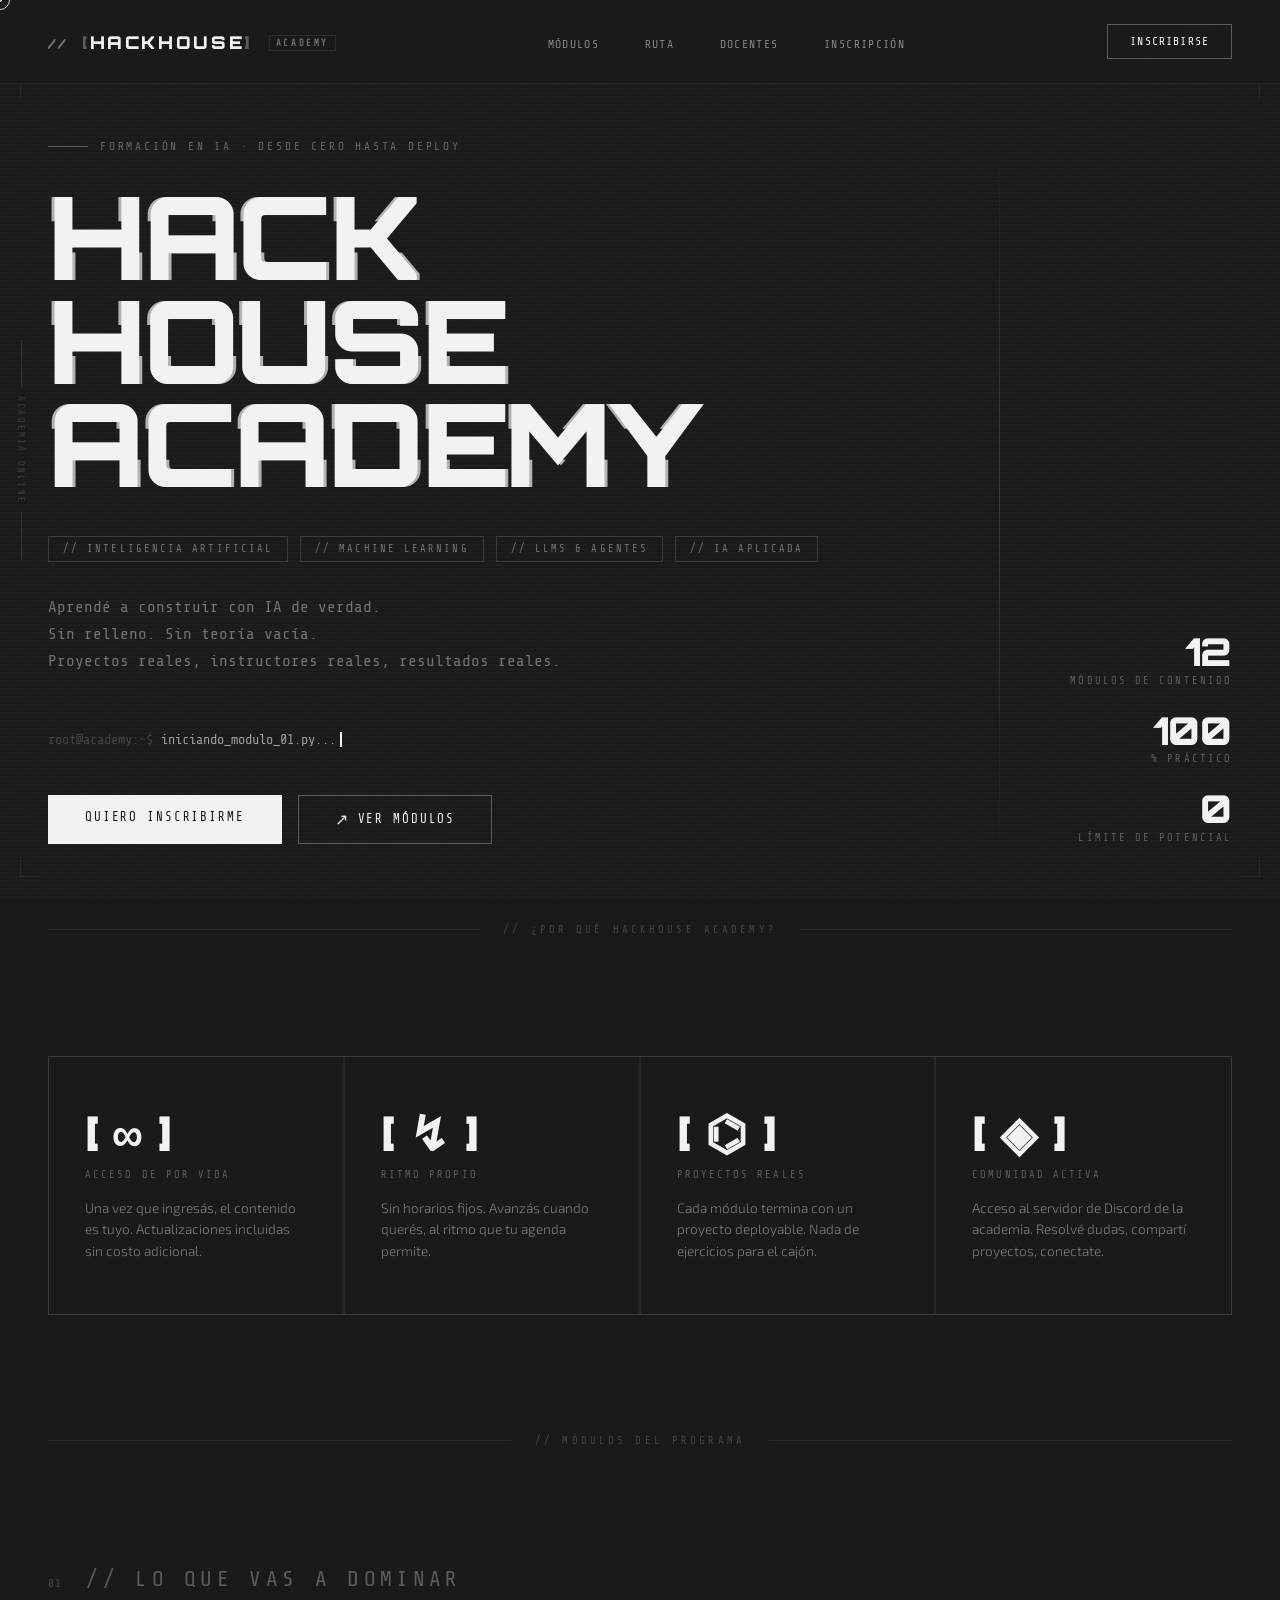
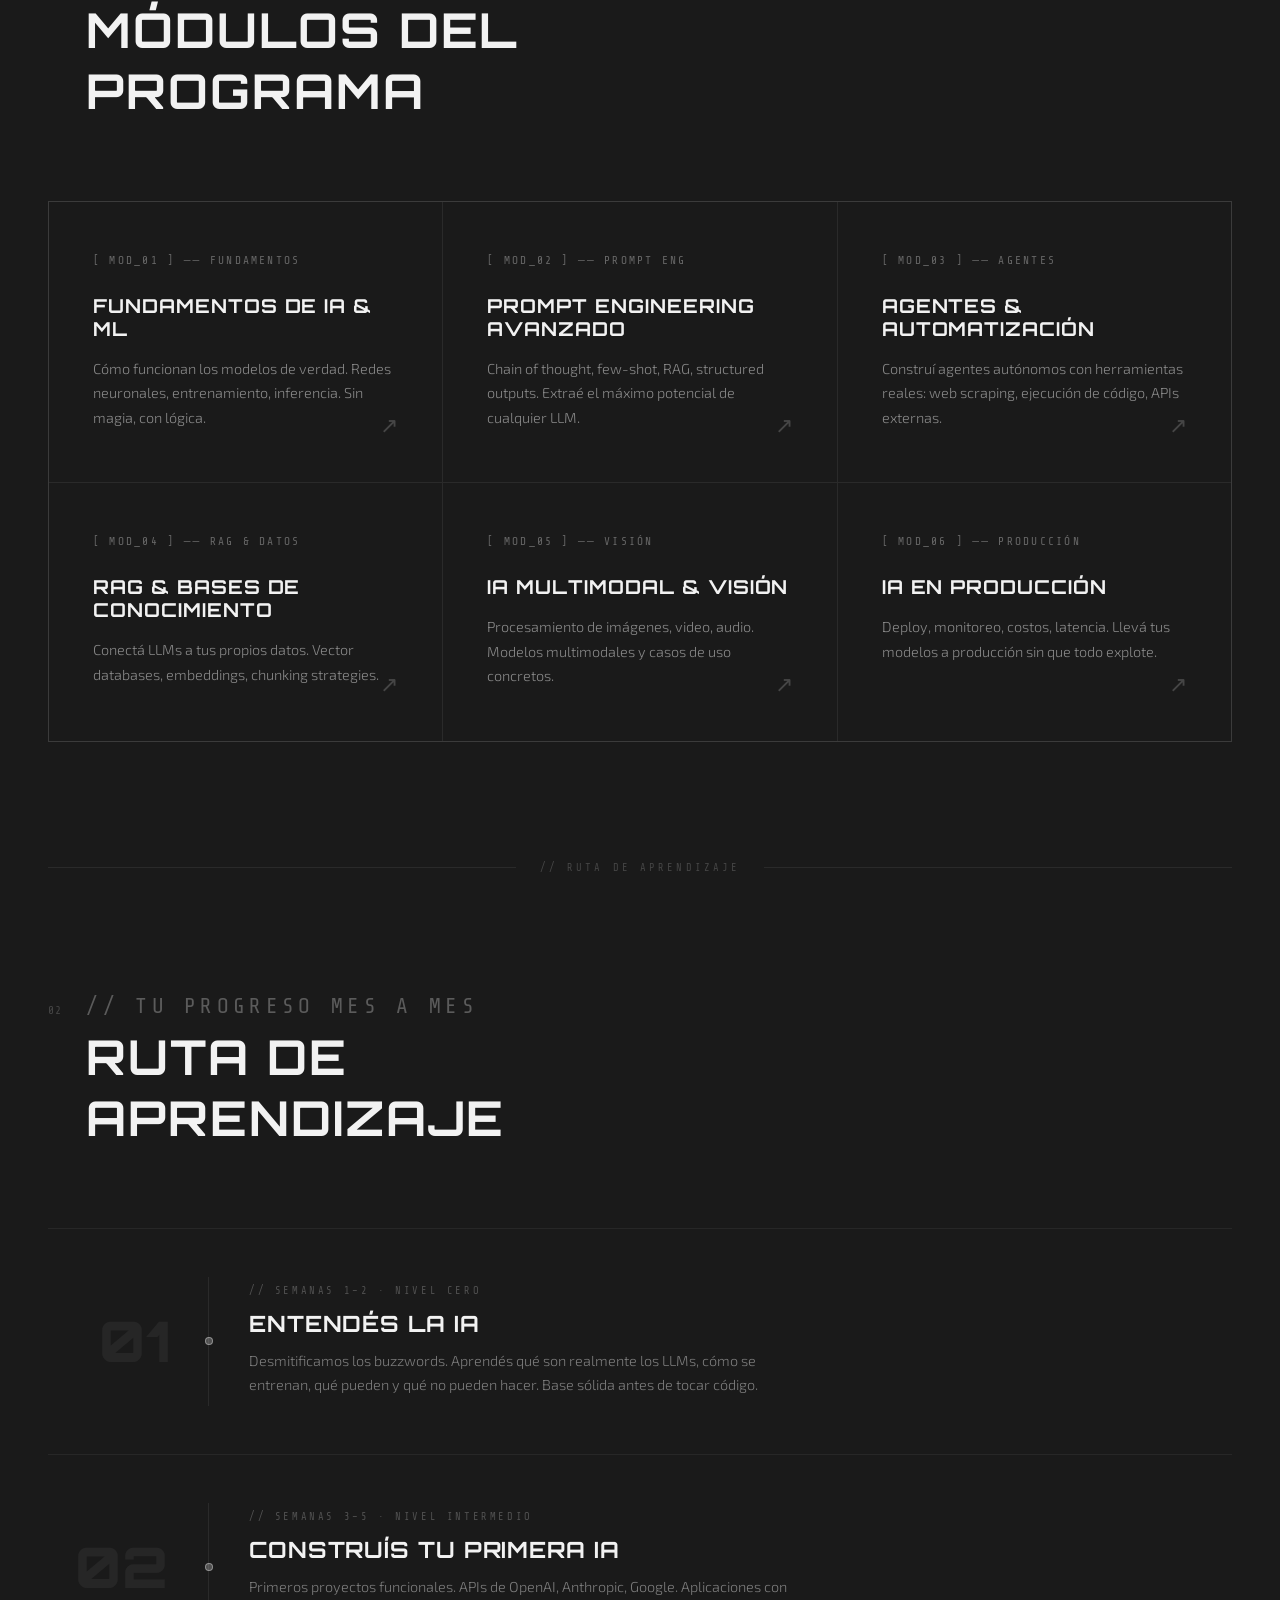
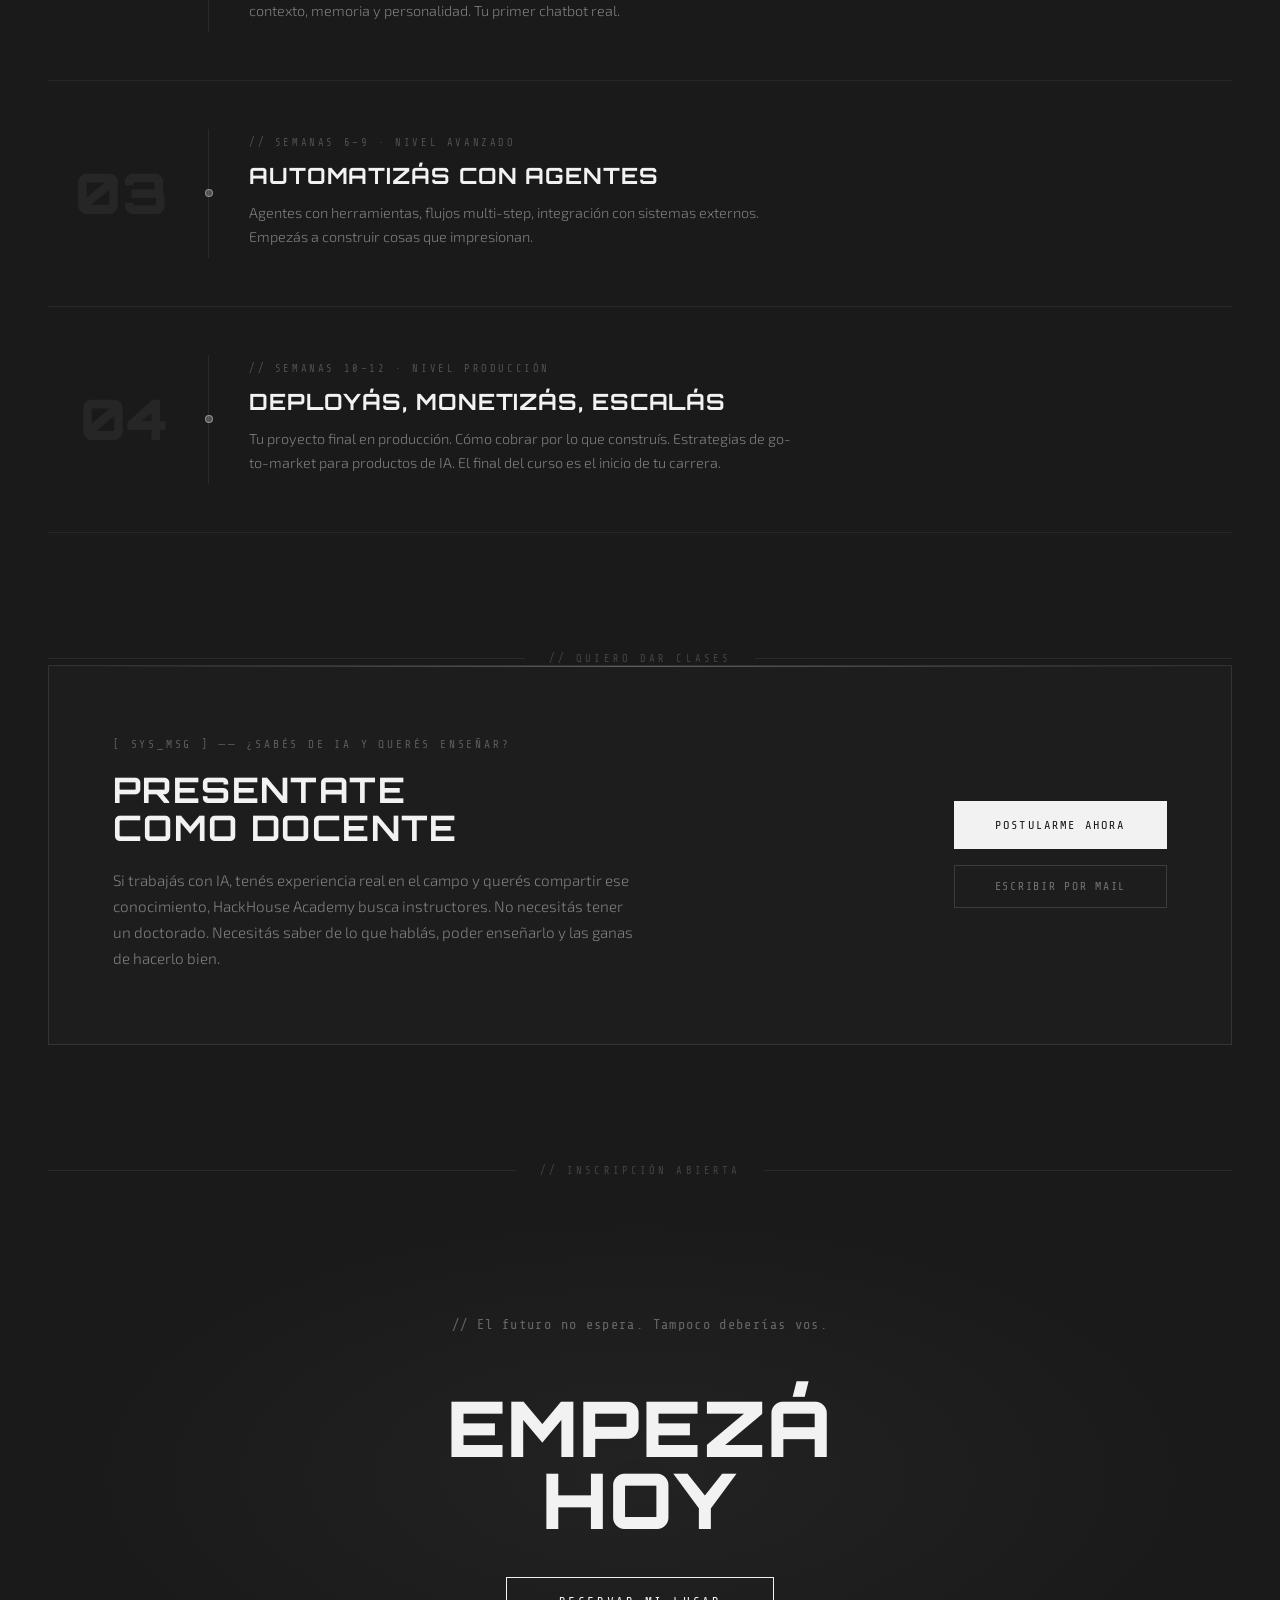
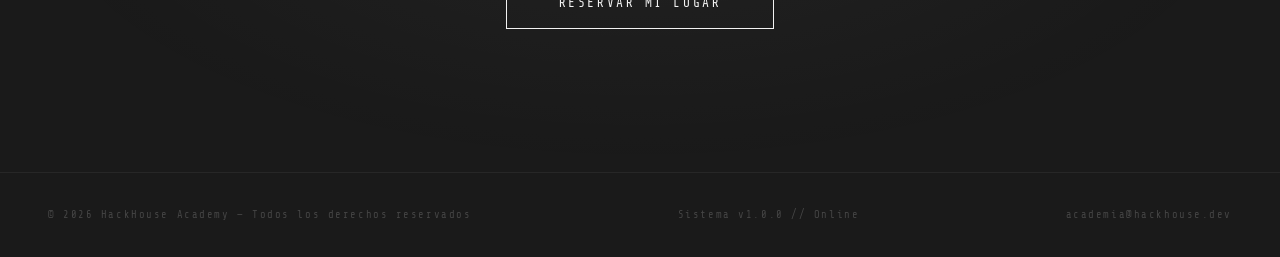
==== commit e6d0cc6d: "fix: cambio a academy" ====
--- a/index.html
+++ b/index.html
@@ -4,237 +4,437 @@
 <head>
   <meta charset="UTF-8" />
   <meta name="viewport" content="width=device-width, initial-scale=1.0" />
-  <title>HackHouse — Tecnología sin límites</title>
+  <title>HackHouse Academy — Inteligencia Artificial sin límites</title>
   <link rel="preconnect" href="https://fonts.googleapis.com" />
   <link rel="preconnect" href="https://fonts.gstatic.com" crossorigin />
   <link
     href="https://fonts.googleapis.com/css2?family=Share+Tech+Mono&family=Orbitron:wght@400;700;900&family=Exo+2:wght@300;400;600&display=swap"
     rel="stylesheet" />
-  <link rel="shortcut icon" href="public/img/hackhouse - icon gris.png">
-  <link rel="stylesheet" href="public/css/style.css" />
+  <link rel="shortcut icon" href="public/img/hack_house/hackhouse - icon gris.png">
+  <link rel="stylesheet" href="public/css/academy.css" />
 </head>
 
 <body>
 
   <!-- Cursor -->
-  <div class="index-cursor" id="index-cursor"></div>
-  <div class="index-cursor-punto" id="index-cursor-punto"></div>
+  <div class="cursor" id="cursor"></div>
+  <div class="cursor-punto" id="cursor-punto"></div>
 
   <!-- Barra de progreso -->
-  <div class="index-progreso" id="index-progreso"></div>
-
-  <!-- Canvas lluvia de código -->
-  <canvas class="index-canvas-fondo" id="index-canvas-fondo"></canvas>
+  <div class="progreso" id="progreso"></div>
+
+  <!-- Canvas -->
+  <canvas class="canvas-fondo" id="canvas-fondo"></canvas>
 
   <!-- Textura -->
-  <div class="index-ruido"></div>
-  <div class="index-scanline"></div>
+  <div class="ruido"></div>
+  <div class="scanline"></div>
 
   <!-- Esquinas decorativas -->
-  <div class="index-deco-esquina index-deco-esquina--tl">
-    <svg viewBox="0 0 20 20">
+  <div class="deco-esquina deco-esquina--tl"><svg viewBox="0 0 20 20">
       <polyline points="20,0 0,0 0,20" />
-    </svg>
+    </svg></div>
+  <div class="deco-esquina deco-esquina--tr"><svg viewBox="0 0 20 20">
+      <polyline points="0,0 20,0 20,20" />
+    </svg></div>
+  <div class="deco-esquina deco-esquina--bl"><svg viewBox="0 0 20 20">
+      <polyline points="20,20 0,20 0,0" />
+    </svg></div>
+  <div class="deco-esquina deco-esquina--br"><svg viewBox="0 0 20 20">
+      <polyline points="0,20 20,20 20,0" />
+    </svg></div>
+
+  <!-- Barra lateral estado -->
+  <div class="barra-estado">
+    <div class="barra-estado-linea"></div>
+    <div class="barra-estado-texto">Academia online</div>
+    <div class="barra-estado-linea"></div>
   </div>
-  <div class="index-deco-esquina index-deco-esquina--tr">
-    <svg viewBox="0 0 20 20">
-      <polyline points="0,0 20,0 20,20" />
-    </svg>
+
+  <!-- ═══════════════════════════════════════
+       MENÚ FULLSCREEN OVERLAY
+  ═══════════════════════════════════════ -->
+  <div class="menu-overlay" id="menu-overlay" aria-hidden="true">
+    <!-- Paneles de entrada (cortinas) -->
+    <div class="menu-panel menu-panel--izq"></div>
+    <div class="menu-panel menu-panel--der"></div>
+
+    <!-- Contenido del menú -->
+    <div class="menu-contenido">
+
+      <!-- Líneas decorativas izquierda -->
+      <div class="menu-deco-izq">
+        <div class="menu-deco-linea"></div>
+        <span class="menu-deco-texto">// nav_system.exe</span>
+        <div class="menu-deco-linea"></div>
+      </div>
+
+      <!-- Links principales -->
+      <nav class="menu-nav" role="navigation" aria-label="Menú principal">
+        <a href="#modulos" class="menu-link" data-num="01">
+          <span class="menu-link-num">[ 01 ]</span>
+          <span class="menu-link-texto">Módulos</span>
+          <span class="menu-link-flecha">↗</span>
+        </a>
+        <a href="#ruta" class="menu-link" data-num="02">
+          <span class="menu-link-num">[ 02 ]</span>
+          <span class="menu-link-texto">Ruta</span>
+          <span class="menu-link-flecha">↗</span>
+        </a>
+        <a href="#docentes" class="menu-link" data-num="03">
+          <span class="menu-link-num">[ 03 ]</span>
+          <span class="menu-link-texto">Docentes</span>
+          <span class="menu-link-flecha">↗</span>
+        </a>
+        <a href="#inscripcion" class="menu-link" data-num="04">
+          <span class="menu-link-num">[ 04 ]</span>
+          <span class="menu-link-texto">Inscripción</span>
+          <span class="menu-link-flecha">↗</span>
+        </a>
+      </nav>
+
+      <!-- Info derecha -->
+      <div class="menu-info">
+        <div class="menu-info-bloque">
+          <div class="menu-info-label">// estado del sistema</div>
+          <div class="menu-info-valor">Online · v1.0.0</div>
+        </div>
+        <div class="menu-info-bloque">
+          <div class="menu-info-label">// contacto</div>
+          <div class="menu-info-valor">academia@hackhouse.dev</div>
+        </div>
+        <div class="menu-info-bloque">
+          <div class="menu-info-label">// inscripciones</div>
+          <div class="menu-info-valor">Abiertas 2026</div>
+        </div>
+        <a href="#inscripcion" class="menu-cta">
+          Reservar mi lugar →
+        </a>
+      </div>
+
+    </div>
+
+    <!-- Barra inferior menú -->
+    <div class="menu-footer">
+      <span>© 2026 HackHouse Academy</span>
+      <span class="menu-footer-esc">[ ESC para cerrar ]</span>
+      <span>Tecnología sin límites</span>
+    </div>
+
   </div>
-  <div class="index-deco-esquina index-deco-esquina--bl">
-    <svg viewBox="0 0 20 20">
-      <polyline points="20,20 0,20 0,0" />
-    </svg>
+
+  <!-- Nav principal -->
+  <nav class="nav-principal" id="nav-principal">
+    <div class="logo">
+      <span class="corchete">[</span>HackHouse<span class="corchete">]</span>
+      <span class="academy-tag">ACADEMY</span>
+    </div>
+
+    <ul class="nav-links" id="nav-links-desktop">
+      <li><a href="#modulos">Módulos</a></li>
+      <li><a href="#ruta">Ruta</a></li>
+      <li><a href="#docentes">Docentes</a></li>
+      <li><a href="#inscripcion">Inscripción</a></li>
+    </ul>
+
+    <div class="nav-derecha">
+      <a href="#inscripcion" class="nav-cta">Inscribirse</a>
+
+      <!-- Botón hamburguesa -->
+      <button class="hamburguesa" id="hamburguesa" aria-label="Abrir menú" aria-expanded="false"
+        aria-controls="menu-overlay">
+        <div class="hamburguesa-interior">
+          <span class="ham-linea ham-linea--1"></span>
+          <span class="ham-linea ham-linea--2"></span>
+          <span class="ham-linea ham-linea--3"></span>
+        </div>
+        <span class="hamburguesa-label" id="ham-label">MENU</span>
+      </button>
+    </div>
+  </nav>
+
+  <!-- Hero -->
+  <section class="hero" id="inicio">
+    <div class="hero-etiqueta">Formación en IA · Desde cero hasta deploy</div>
+
+    <h1 class="hero-titulo">
+      <div class="glitch" data-texto="HACK">HACK</div><br>
+      <div class="glitch" data-texto="HOUSE">HOUSE</div><br>
+      <div class="glitch" data-texto="ACADEMY">ACADEMY</div>
+    </h1>
+
+    <div class="hero-badges revelar">
+      <span class="badge">// Inteligencia Artificial</span>
+      <span class="badge">// Machine Learning</span>
+      <span class="badge">// LLMs & Agentes</span>
+      <span class="badge">// IA aplicada</span>
+    </div>
+
+    <p class="hero-subtitulo revelar">
+      Aprendé a construir con IA de verdad.<br>
+      Sin relleno. Sin teoría vacía.<br>
+      Proyectos reales, instructores reales, resultados reales.
+    </p>
+
+    <div class="hero-terminal revelar">
+      <span class="terminal-prompt">root@academy:~$</span>
+      <span class="terminal-texto" id="terminal-texto"></span>
+    </div>
+
+    <div class="hero-cta-grupo revelar">
+      <a href="#inscripcion" class="btn-primario">Quiero inscribirme</a>
+      <a href="#modulos" class="btn-secundario">Ver módulos</a>
+    </div>
+
+    <div class="hero-linea-vertical"></div>
+
+    <div class="hero-metricas">
+      <div>
+        <div class="metrica-numero" data-objetivo="12">0</div>
+        <div class="metrica-etiqueta">Módulos de contenido</div>
+      </div>
+      <div>
+        <div class="metrica-numero" data-objetivo="100">0</div>
+        <div class="metrica-etiqueta">% práctico</div>
+      </div>
+      <div>
+        <div class="metrica-numero" data-objetivo="0">0</div>
+        <div class="metrica-etiqueta">Límite de potencial</div>
+      </div>
+    </div>
+  </section>
+
+  <!-- Divisor -->
+  <div class="divisor"><span class="divisor-texto">// ¿por qué hackhouse academy?</span></div>
+
+  <!-- Por qué -->
+  <section class="seccion" id="porque">
+    <div class="porque-grilla">
+      <div class="porque-celda revelar">
+        <div class="porque-numero">[ ∞ ]</div>
+        <div class="porque-label">Acceso de por vida</div>
+        <div class="porque-desc">Una vez que ingresás, el contenido es tuyo. Actualizaciones incluidas sin costo
+          adicional.</div>
+      </div>
+      <div class="porque-celda revelar">
+        <div class="porque-numero">[ ↯ ]</div>
+        <div class="porque-label">Ritmo propio</div>
+        <div class="porque-desc">Sin horarios fijos. Avanzás cuando querés, al ritmo que tu agenda permite.</div>
+      </div>
+      <div class="porque-celda revelar">
+        <div class="porque-numero">[ ⌬ ]</div>
+        <div class="porque-label">Proyectos reales</div>
+        <div class="porque-desc">Cada módulo termina con un proyecto deployable. Nada de ejercicios para el cajón.</div>
+      </div>
+      <div class="porque-celda revelar">
+        <div class="porque-numero">[ ◈ ]</div>
+        <div class="porque-label">Comunidad activa</div>
+        <div class="porque-desc">Acceso al servidor de Discord de la academia. Resolvé dudas, compartí proyectos,
+          conectate.</div>
+      </div>
+    </div>
+  </section>
+
+  <!-- Divisor -->
+  <div class="divisor"><span class="divisor-texto">// módulos del programa</span></div>
+
+  <!-- Módulos -->
+  <section class="seccion" id="modulos">
+    <div class="seccion-cabecera revelar">
+      <div class="seccion-numero">01</div>
+      <div>
+        <h2 class="seccion-titulo">
+          <span>// Lo que vas a dominar</span>
+          Módulos del<br>Programa
+        </h2>
+      </div>
+    </div>
+
+    <div class="modulos-grilla">
+      <div class="modulo-tarjeta revelar">
+        <div class="modulo-icono">[ MOD_01 ] ── FUNDAMENTOS</div>
+        <h3 class="modulo-nombre">Fundamentos de IA & ML</h3>
+        <p class="modulo-desc">Cómo funcionan los modelos de verdad. Redes neuronales, entrenamiento, inferencia. Sin
+          magia, con lógica.</p>
+        <div class="modulo-flecha">↗</div>
+      </div>
+      <div class="modulo-tarjeta revelar">
+        <div class="modulo-icono">[ MOD_02 ] ── PROMPT ENG</div>
+        <h3 class="modulo-nombre">Prompt Engineering avanzado</h3>
+        <p class="modulo-desc">Chain of thought, few-shot, RAG, structured outputs. Extraé el máximo potencial de
+          cualquier LLM.</p>
+        <div class="modulo-flecha">↗</div>
+      </div>
+      <div class="modulo-tarjeta revelar">
+        <div class="modulo-icono">[ MOD_03 ] ── AGENTES</div>
+        <h3 class="modulo-nombre">Agentes & Automatización</h3>
+        <p class="modulo-desc">Construí agentes autónomos con herramientas reales: web scraping, ejecución de código,
+          APIs externas.</p>
+        <div class="modulo-flecha">↗</div>
+      </div>
+      <div class="modulo-tarjeta revelar">
+        <div class="modulo-icono">[ MOD_04 ] ── RAG & DATOS</div>
+        <h3 class="modulo-nombre">RAG & bases de conocimiento</h3>
+        <p class="modulo-desc">Conectá LLMs a tus propios datos. Vector databases, embeddings, chunking strategies.</p>
+        <div class="modulo-flecha">↗</div>
+      </div>
+      <div class="modulo-tarjeta revelar">
+        <div class="modulo-icono">[ MOD_05 ] ── VISIÓN</div>
+        <h3 class="modulo-nombre">IA multimodal & Visión</h3>
+        <p class="modulo-desc">Procesamiento de imágenes, video, audio. Modelos multimodales y casos de uso concretos.
+        </p>
+        <div class="modulo-flecha">↗</div>
+      </div>
+      <div class="modulo-tarjeta revelar">
+        <div class="modulo-icono">[ MOD_06 ] ── PRODUCCIÓN</div>
+        <h3 class="modulo-nombre">IA en producción</h3>
+        <p class="modulo-desc">Deploy, monitoreo, costos, latencia. Llevá tus modelos a producción sin que todo explote.
+        </p>
+        <div class="modulo-flecha">↗</div>
+      </div>
+    </div>
+  </section>
+
+  <!-- Divisor -->
+  <div class="divisor"><span class="divisor-texto">// ruta de aprendizaje</span></div>
+
+  <!-- Ruta -->
+  <section class="seccion" id="ruta">
+    <div class="seccion-cabecera revelar">
+      <div class="seccion-numero">02</div>
+      <div>
+        <h2 class="seccion-titulo">
+          <span>// Tu progreso mes a mes</span>
+          Ruta de<br>Aprendizaje
+        </h2>
+      </div>
+    </div>
+
+    <div class="ruta-lista">
+      <div class="ruta-item revelar">
+        <div class="ruta-num">01</div>
+        <div class="ruta-linea"></div>
+        <div class="ruta-contenido">
+          <div class="ruta-tag">// Semanas 1–2 · Nivel cero</div>
+          <div class="ruta-titulo">Entendés la IA</div>
+          <div class="ruta-desc">Desmitificamos los buzzwords. Aprendés qué son realmente los LLMs, cómo se entrenan,
+            qué pueden y qué no pueden hacer. Base sólida antes de tocar código.</div>
+        </div>
+      </div>
+      <div class="ruta-item revelar">
+        <div class="ruta-num">02</div>
+        <div class="ruta-linea"></div>
+        <div class="ruta-contenido">
+          <div class="ruta-tag">// Semanas 3–5 · Nivel intermedio</div>
+          <div class="ruta-titulo">Construís tu primera IA</div>
+          <div class="ruta-desc">Primeros proyectos funcionales. APIs de OpenAI, Anthropic, Google. Aplicaciones con
+            contexto, memoria y personalidad. Tu primer chatbot real.</div>
+        </div>
+      </div>
+      <div class="ruta-item revelar">
+        <div class="ruta-num">03</div>
+        <div class="ruta-linea"></div>
+        <div class="ruta-contenido">
+          <div class="ruta-tag">// Semanas 6–9 · Nivel avanzado</div>
+          <div class="ruta-titulo">Automatizás con agentes</div>
+          <div class="ruta-desc">Agentes con herramientas, flujos multi-step, integración con sistemas externos. Empezás
+            a construir cosas que impresionan.</div>
+        </div>
+      </div>
+      <div class="ruta-item revelar">
+        <div class="ruta-num">04</div>
+        <div class="ruta-linea"></div>
+        <div class="ruta-contenido">
+          <div class="ruta-tag">// Semanas 10–12 · Nivel producción</div>
+          <div class="ruta-titulo">Deployás, monetizás, escalás</div>
+          <div class="ruta-desc">Tu proyecto final en producción. Cómo cobrar por lo que construís. Estrategias de
+            go-to-market para productos de IA. El final del curso es el inicio de tu carrera.</div>
+        </div>
+      </div>
+    </div>
+  </section>
+
+  <!-- Divisor -->
+  <div class="divisor"><span class="divisor-texto">// quiero dar clases</span></div>
+
+  <!-- Docentes -->
+  <section class="docente-seccion" id="docentes">
+    <div class="docente-bloque revelar">
+      <div>
+        <div class="docente-tag">[ SYS_MSG ] ── ¿Sabés de IA y querés enseñar?</div>
+        <h2 class="docente-titulo">Presentate<br>como docente</h2>
+        <p class="docente-desc">
+          Si trabajás con IA, tenés experiencia real en el campo y querés compartir ese conocimiento, HackHouse Academy
+          busca instructores.
+          No necesitás tener un doctorado. Necesitás saber de lo que hablás, poder enseñarlo y las ganas de hacerlo
+          bien.
+        </p>
+      </div>
+      <div class="docente-acciones">
+        <a href="postulaciones.html" class="btn-docente" id="abrir-modal-docente">Postularme ahora</a>
+        <a href="mailto:academia@hackhouse.dev" class="btn-docente-ghost">Escribir por mail</a>
+      </div>
+    </div>
+  </section>
+
+  <!-- Divisor -->
+  <div class="divisor"><span class="divisor-texto">// inscripción abierta</span></div>
+
+  <!-- CTA final -->
+  <section class="cta-seccion" id="inscripcion">
+    <div class="cta-fondo"></div>
+    <p class="cta-subtitulo revelar">// El futuro no espera. Tampoco deberías vos.</p>
+    <h2 class="cta-titulo revelar">Empezá<br>hoy</h2>
+    <a href="mailto:academia@hackhouse.dev" class="cta-boton revelar">Reservar mi lugar</a>
+  </section>
+
+  <!-- Footer -->
+  <footer>
+    <span>© 2026 HackHouse Academy — Todos los derechos reservados</span>
+    <span>Sistema v1.0.0 // Online</span>
+    <span>academia@hackhouse.dev</span>
+  </footer>
+
+  <!-- Modal docente -->
+  <div class="modal-overlay" id="modal-docente">
+    <div class="modal">
+      <button class="modal-cerrar" id="cerrar-modal">[ ESC / cerrar ]</button>
+      <div class="modal-tag">// postulación_docente.exe</div>
+      <h3 class="modal-titulo">Quiero enseñar</h3>
+      <p class="modal-desc">Contanos quién sos y en qué área de IA tenés experiencia. Revisamos todas las postulaciones.
+      </p>
+      <div class="campo-grupo">
+        <label class="campo-label">Nombre completo</label>
+        <input type="text" class="campo-input" placeholder="Tu nombre..." />
+      </div>
+      <div class="campo-grupo">
+        <label class="campo-label">Email de contacto</label>
+        <input type="email" class="campo-input" placeholder="tu@email.com" />
+      </div>
+      <div class="campo-grupo">
+        <label class="campo-label">Área de especialización</label>
+        <select class="campo-select">
+          <option value="">Seleccioná tu área...</option>
+          <option>Fundamentos de IA / ML</option>
+          <option>Prompt Engineering & LLMs</option>
+          <option>Agentes & Automatización</option>
+          <option>RAG & Bases de datos vectoriales</option>
+          <option>IA Multimodal & Visión</option>
+          <option>IA en producción & MLOps</option>
+          <option>Otra especialización</option>
+        </select>
+      </div>
+      <div class="campo-grupo">
+        <label class="campo-label">Contanos brevemente tu experiencia</label>
+        <textarea class="campo-input" rows="4"
+          placeholder="¿Con qué trabajás? ¿Qué proyectos tenés? ¿Por qué querés enseñar?..."
+          style="resize: vertical;"></textarea>
+      </div>
+      <button class="btn-enviar">Enviar postulación →</button>
+    </div>
   </div>
-  <div class="index-deco-esquina index-deco-esquina--br">
-    <svg viewBox="0 0 20 20">
-      <polyline points="0,20 20,20 20,0" />
-    </svg>
-  </div>
-
-  <!-- Barra lateral de estado -->
-  <div class="index-barra-estado">
-    <div class="index-barra-estado-linea"></div>
-    <div class="index-barra-estado-texto">Sistema activo</div>
-    <div class="index-barra-estado-linea"></div>
-  </div>
-
-  <!-- Nav -->
-  <nav class="index-nav">
-    <div class="index-logo">
-      <span class="index-logo-corchete">[</span>HackHouse<span class="index-logo-corchete">]</span>
-    </div>
-    <ul class="index-nav-links">
-      <li><a href="#servicios">Servicios</a></li>
-      <li><a href="#clientes">Clientes</a></li>
-      <li><a href="#contacto">Contacto</a></li>
-    </ul>
-    <button class="index-hamburguesa" aria-label="Menú">
-      <span></span><span></span><span></span>
-    </button>
-    <a href="#contacto" class="index-nav-cta">Iniciar proyecto</a>
-  </nav>
-
-  <!-- Hero -->
-  <section class="index-hero" id="inicio">
-    <div class="index-hero-etiqueta">Tecnología sin límites · Est. 2024</div>
-
-    <h1 class="index-hero-titulo">
-      <div class="index-hero-titulo-glitch" data-texto="HACK">HACK</div>
-      <br>
-      <div class="index-hero-titulo-glitch" data-texto="HOUSE">HOUSE</div>
-    </h1>
-
-    <p class="index-hero-subtitulo index-revelar">
-      Construimos software, identidades y fortalezas digitales.<br>
-      Código limpio. Diseño brutal. Seguridad real.
-    </p>
-
-    <div class="index-hero-terminal index-revelar">
-      <span class="index-hero-terminal-prompt">root@hackhouse:~$</span>
-      <span class="index-hero-terminal-texto" id="index-terminal-texto"></span>
-    </div>
-
-    <div class="index-hero-linea-vertical"></div>
-
-    <div class="index-hero-metricas">
-      <div>
-        <div class="index-metrica-numero" data-objetivo="100">0</div>
-        <div class="index-metrica-etiqueta">% de proyectos entregados</div>
-      </div>
-      <div>
-        <div class="index-metrica-numero" data-objetivo="5">0</div>
-        <div class="index-metrica-etiqueta">Clientes activos</div>
-      </div>
-      <div>
-        <div class="index-metrica-numero" data-objetivo="3">0</div>
-        <div class="index-metrica-etiqueta">Años de experiencia</div>
-      </div>
-    </div>
-  </section>
-
-  <!-- Divisor -->
-  <div class="index-divisor">
-    <span class="index-divisor-texto">// servicios disponibles</span>
-  </div>
-
-  <!-- Servicios -->
-  <section class="index-seccion" id="servicios">
-    <div class="index-seccion-cabecera index-revelar">
-      <div class="index-seccion-numero">01</div>
-      <div>
-        <h2 class="index-seccion-titulo">
-          <span>// Lo que construimos</span>
-          Nuestros<br>Servicios
-        </h2>
-      </div>
-    </div>
-
-    <div class="index-servicios-grilla">
-
-      <div class="index-servicio-tarjeta index-revelar">
-        <div class="index-servicio-icono">[ SRV_01 ] ── DESARROLLO</div>
-        <h3 class="index-servicio-nombre">Desarrollo de software empresarial</h3>
-        <p class="index-servicio-descripcion">
-          Soluciones a medida para empresas pequeñas, medianas y grandes. Arquitectura sólida, código limpio y sistemas
-          que escalan con tu negocio.
-        </p>
-        <div class="index-servicio-flecha">↗</div>
-      </div>
-
-      <div class="index-servicio-tarjeta index-revelar">
-        <div class="index-servicio-icono">[ SRV_02 ] ── WEB & MOBILE</div>
-        <h3 class="index-servicio-nombre">Diseño y desarrollo web & mobile</h3>
-        <p class="index-servicio-descripcion">
-          Interfaces que impactan. Aplicaciones web y móviles construidas 100% en código, sin plantillas, sin atajos.
-          Pixel perfect.
-        </p>
-        <div class="index-servicio-flecha">↗</div>
-      </div>
-
-      <div class="index-servicio-tarjeta index-revelar">
-        <div class="index-servicio-icono">[ SRV_03 ] ── IDENTIDAD</div>
-        <h3 class="index-servicio-nombre">Diseño gráfico e identidad de marca</h3>
-        <p class="index-servicio-descripcion">
-          Tu marca es tu primera impresión. Creamos identidades visuales con carácter: logotipos, sistemas de diseño y
-          activos gráficos que perduran.
-        </p>
-        <div class="index-servicio-flecha">↗</div>
-      </div>
-
-      <div class="index-servicio-tarjeta index-revelar">
-        <div class="index-servicio-icono">[ SRV_04 ] ── SEGURIDAD</div>
-        <h3 class="index-servicio-nombre">Ciberseguridad</h3>
-        <p class="index-servicio-descripcion">
-          Auditorías, pentesting y hardening de sistemas. Porque el mejor momento para proteger tu infraestructura es
-          antes de que alguien más lo intente.
-        </p>
-        <div class="index-servicio-flecha">↗</div>
-      </div>
-
-    </div>
-  </section>
-
-  <!-- Divisor -->
-  <div class="index-divisor">
-    <span class="index-divisor-texto">// empresas que confían en nosotros</span>
-  </div>
-
-  <!-- Clientes -->
-  <section class="index-seccion" id="clientes">
-    <div class="index-seccion-cabecera index-revelar">
-      <div class="index-seccion-numero">02</div>
-      <div>
-        <h2 class="index-seccion-titulo">
-          <span>// Quienes nos eligen</span>
-          Con quienes<br>trabajamos
-        </h2>
-      </div>
-    </div>
-
-    <div class="index-clientes-grilla">
-
-      <!-- Cliente 1: Libros del Pobre Mundo -->
-      <div class="index-cliente-celda index-revelar">
-        <div class="index-cliente-logo">
-          <img src="public/img/logo_libros_del_pobre_mundo.png" alt="Libros del Pobre Mundo"
-            style="width: 100%; height: 100%; object-fit: contain;" />
-        </div>
-        <div class="index-cliente-nombre">Libros del Pobre Mundo</div>
-      </div>
-
-      <!-- Cliente 2: Psyconnects -->
-      <div class="index-cliente-celda index-revelar">
-        <div class="index-cliente-logo">
-          <img src="public/img/logo_psyconnects.png" alt="Psyconnects"
-            style="width: 100%; height: 100%; object-fit: contain;" />
-        </div>
-        <div class="index-cliente-nombre">Psyconnects</div>
-      </div>
-
-    </div>
-  </section>
-
-  <!-- CTA -->
-  <section class="index-cta-seccion" id="contacto">
-    <div class="index-cta-fondo"></div>
-    <p class="index-cta-subtitulo index-revelar">// ¿Listo para el siguiente nivel?</p>
-    <h2 class="index-cta-titulo index-revelar">
-      Empecemos<br>a construir
-    </h2>
-    <a href="mailto:hola@hackhouse.dev" class="index-cta-boton index-revelar">
-      Contactar ahora
-    </a>
-  </section>
-
-  <!-- Footer -->
-  <footer class="index-footer">
-    <span>© 2026 HackHouse — Todos los derechos reservados</span>
-    <span>Sistema v1.0.0 // Online</span>
-    <span>hola@hackhouse.dev</span>
-  </footer>
-
-  <script src="public/js/script.js"></script>
+
+  <script src="public/js/academy.js"></script>
 </body>
 
 </html>
--- a/public/css/academy.css
+++ b/public/css/academy.css
@@ -0,0 +1,914 @@
+/* ─── Variables ─── */
+:root {
+    --oscuro: #1a1a1a;
+    --claro: #f2f2f2;
+    --fuente-mono: 'Share Tech Mono', monospace;
+    --fuente-titulo: 'Orbitron', monospace;
+    --fuente-cuerpo: 'Exo 2', sans-serif;
+    --menu-dur: 0.7s;
+    --menu-ease: cubic-bezier(0.76, 0, 0.24, 1);
+}
+
+*,
+*::before,
+*::after {
+    box-sizing: border-box;
+    margin: 0;
+    padding: 0;
+}
+
+html { scroll-behavior: smooth; }
+
+body {
+    background: var(--oscuro);
+    color: var(--claro);
+    font-family: var(--fuente-cuerpo);
+    overflow-x: hidden;
+    cursor: none;
+}
+
+/* bloquear scroll cuando menú abierto */
+body.menu-abierto { overflow: hidden; }
+
+/* ─── Cursor ─── */
+.cursor {
+    position: fixed;
+    width: 20px; height: 20px;
+    border: 1px solid var(--claro);
+    border-radius: 50%;
+    pointer-events: none;
+    z-index: 9999;
+    transform: translate(-50%, -50%);
+    transition: width 0.2s, height 0.2s, background 0.2s, border-color 0.2s;
+    mix-blend-mode: difference;
+}
+.cursor-punto {
+    position: fixed;
+    width: 4px; height: 4px;
+    background: var(--claro);
+    border-radius: 50%;
+    pointer-events: none;
+    z-index: 9999;
+    transform: translate(-50%, -50%);
+    mix-blend-mode: difference;
+}
+.cursor.activo { width: 40px; height: 40px; background: rgba(242,242,242,0.1); }
+
+/* ─── Canvas ─── */
+.canvas-fondo {
+    position: fixed; top: 0; left: 0;
+    width: 100%; height: 100%;
+    z-index: 0; opacity: 0.06;
+}
+
+/* ─── Ruido / scanlines ─── */
+.ruido {
+    position: fixed; inset: 0; z-index: 1;
+    pointer-events: none; opacity: 0.03;
+    background-image: url("data:image/svg+xml,%3Csvg viewBox='0 0 256 256' xmlns='http://www.w3.org/2000/svg'%3E%3Cfilter id='n'%3E%3CfeTurbulence type='fractalNoise' baseFrequency='0.9' numOctaves='4' stitchTiles='stitch'/%3E%3C/filter%3E%3Crect width='100%25' height='100%25' filter='url(%23n)'/%3E%3C/svg%3E");
+    background-size: 200px;
+}
+.scanline {
+    position: fixed; inset: 0; z-index: 2; pointer-events: none;
+    background: repeating-linear-gradient(0deg, transparent, transparent 2px, rgba(242,242,242,0.015) 2px, rgba(242,242,242,0.015) 4px);
+}
+
+/* ─── Progreso ─── */
+.progreso {
+    position: fixed; top: 0; left: 0;
+    height: 2px; background: var(--claro);
+    z-index: 10000; transition: width 0.1s linear;
+    opacity: 0.6; width: 0%;
+}
+
+/* ─── Esquinas ─── */
+.deco-esquina { position: fixed; z-index: 5; pointer-events: none; }
+.deco-esquina--tl { top: 80px; left: 20px; }
+.deco-esquina--tr { top: 80px; right: 20px; }
+.deco-esquina--bl { bottom: 20px; left: 20px; }
+.deco-esquina--br { bottom: 20px; right: 20px; }
+.deco-esquina svg { width: 20px; height: 20px; stroke: rgba(242,242,242,0.12); fill: none; stroke-width: 1; }
+
+/* ─── Barra lateral ─── */
+.barra-estado {
+    position: fixed; left: 16px; top: 50%;
+    transform: translateY(-50%); z-index: 50;
+    display: flex; flex-direction: column; align-items: center; gap: 8px;
+}
+.barra-estado-linea { width: 1px; height: 48px; background: rgba(242,242,242,0.1); }
+.barra-estado-texto {
+    font-family: var(--fuente-mono); font-size: 0.55rem;
+    letter-spacing: 0.25em; color: rgba(242,242,242,0.15);
+    writing-mode: vertical-rl; text-transform: uppercase;
+}
+
+/* ════════════════════════════════════════════
+   MENÚ FULLSCREEN — DISEÑO PRINCIPAL
+════════════════════════════════════════════ */
+
+.menu-overlay {
+    position: fixed;
+    inset: 0;
+    z-index: 800;
+    pointer-events: none;
+    overflow: hidden;
+}
+
+/* Paneles de cortina — entran desde los lados */
+.menu-panel {
+    position: absolute;
+    top: 0; bottom: 0;
+    width: 50%;
+    background: #111111;
+    z-index: 1;
+    /* Estado inicial: fuera de pantalla */
+    transition: transform var(--menu-dur) var(--menu-ease);
+}
+.menu-panel--izq {
+    left: 0;
+    transform: translateX(-100%);
+}
+.menu-panel--der {
+    right: 0;
+    transform: translateX(100%);
+}
+
+/* Cuando está abierto, los paneles entran */
+.menu-overlay.abierto .menu-panel--izq,
+.menu-overlay.abierto .menu-panel--der {
+    transform: translateX(0);
+    pointer-events: all;
+}
+
+/* Al cerrar, los paneles salen hacia arriba */
+.menu-overlay.cerrando .menu-panel--izq {
+    transform: translateY(-100%);
+    transition: transform var(--menu-dur) var(--menu-ease);
+}
+.menu-overlay.cerrando .menu-panel--der {
+    transform: translateY(-100%);
+    transition: transform var(--menu-dur) var(--menu-ease) 0.05s;
+}
+
+/* ── Contenido del menú ── */
+.menu-contenido {
+    position: absolute;
+    inset: 0;
+    z-index: 2;
+    display: grid;
+    grid-template-columns: 48px 1fr auto;
+    align-items: center;
+    gap: 0 64px;
+    padding: 120px 80px 100px;
+    pointer-events: none;
+    opacity: 0;
+    /* El contenido aparece después de los paneles */
+    transition: opacity 0.01s linear var(--menu-dur);
+}
+.menu-overlay.abierto .menu-contenido {
+    opacity: 1;
+    pointer-events: all;
+    transition: opacity 0.01s linear 0.3s;
+}
+.menu-overlay.cerrando .menu-contenido {
+    opacity: 0;
+    transition: opacity 0.1s linear 0s;
+}
+
+/* ── Decoración lateral izquierda ── */
+.menu-deco-izq {
+    display: flex;
+    flex-direction: column;
+    align-items: center;
+    gap: 12px;
+    height: 100%;
+    justify-content: center;
+}
+.menu-deco-linea {
+    width: 1px;
+    flex: 1;
+    background: rgba(242,242,242,0.08);
+    max-height: 120px;
+}
+.menu-deco-texto {
+    font-family: var(--fuente-mono);
+    font-size: 0.5rem;
+    letter-spacing: 0.3em;
+    color: rgba(242,242,242,0.15);
+    writing-mode: vertical-rl;
+    text-transform: uppercase;
+}
+
+/* ── Links del menú ── */
+.menu-nav {
+    display: flex;
+    flex-direction: column;
+    gap: 0;
+}
+
+.menu-link {
+    display: flex;
+    align-items: baseline;
+    gap: 24px;
+    text-decoration: none;
+    color: var(--claro);
+    padding: 20px 0;
+    border-bottom: 1px solid rgba(242,242,242,0.06);
+    position: relative;
+    overflow: hidden;
+    /* Entrada escalonada */
+    transform: translateY(40px);
+    opacity: 0;
+    transition:
+        transform 0.5s var(--menu-ease),
+        opacity 0.5s ease,
+        color 0.3s;
+}
+.menu-link:first-child { border-top: 1px solid rgba(242,242,242,0.06); }
+
+/* Línea de hover */
+.menu-link::after {
+    content: '';
+    position: absolute;
+    bottom: -1px; left: 0;
+    width: 0; height: 1px;
+    background: var(--claro);
+    transition: width 0.4s var(--menu-ease);
+}
+.menu-link:hover::after { width: 100%; }
+
+/* Entradas escalonadas cuando el menú abre */
+.menu-overlay.abierto .menu-link:nth-child(1) { transform: translateY(0); opacity: 1; transition-delay: 0.35s; }
+.menu-overlay.abierto .menu-link:nth-child(2) { transform: translateY(0); opacity: 1; transition-delay: 0.42s; }
+.menu-overlay.abierto .menu-link:nth-child(3) { transform: translateY(0); opacity: 1; transition-delay: 0.49s; }
+.menu-overlay.abierto .menu-link:nth-child(4) { transform: translateY(0); opacity: 1; transition-delay: 0.56s; }
+
+/* Salida */
+.menu-overlay.cerrando .menu-link { transform: translateY(-20px); opacity: 0; transition: transform 0.3s ease, opacity 0.2s ease !important; transition-delay: 0s !important; }
+
+.menu-link-num {
+    font-family: var(--fuente-mono);
+    font-size: 0.7rem;
+    letter-spacing: 0.2em;
+    color: rgba(242,242,242,0.25);
+    flex-shrink: 0;
+    width: 52px;
+    transition: color 0.3s;
+}
+.menu-link:hover .menu-link-num { color: rgba(242,242,242,0.5); }
+
+.menu-link-texto {
+    font-family: var(--fuente-titulo);
+    font-size: clamp(2.2rem, 5vw, 4.5rem);
+    font-weight: 900;
+    text-transform: uppercase;
+    letter-spacing: -0.01em;
+    line-height: 1;
+    flex: 1;
+    transition: transform 0.3s var(--menu-ease);
+}
+.menu-link:hover .menu-link-texto { transform: translateX(12px); }
+
+.menu-link-flecha {
+    font-size: 1.5rem;
+    opacity: 0;
+    transform: translate(-8px, 4px);
+    transition: opacity 0.3s, transform 0.3s var(--menu-ease);
+    flex-shrink: 0;
+}
+.menu-link:hover .menu-link-flecha {
+    opacity: 0.6;
+    transform: translate(0, 0);
+}
+
+/* ── Bloque de info lateral derecha ── */
+.menu-info {
+    display: flex;
+    flex-direction: column;
+    gap: 28px;
+    align-self: center;
+    /* Entrada */
+    transform: translateX(30px);
+    opacity: 0;
+    transition: transform 0.5s var(--menu-ease) 0.5s, opacity 0.5s ease 0.5s;
+}
+.menu-overlay.abierto .menu-info {
+    transform: translateX(0);
+    opacity: 1;
+}
+.menu-overlay.cerrando .menu-info {
+    transform: translateX(20px);
+    opacity: 0;
+    transition: transform 0.2s ease 0s, opacity 0.2s ease 0s !important;
+}
+
+.menu-info-bloque { display: flex; flex-direction: column; gap: 4px; }
+.menu-info-label {
+    font-family: var(--fuente-mono);
+    font-size: 0.6rem;
+    letter-spacing: 0.25em;
+    color: rgba(242,242,242,0.2);
+    text-transform: uppercase;
+}
+.menu-info-valor {
+    font-family: var(--fuente-mono);
+    font-size: 0.82rem;
+    color: rgba(242,242,242,0.65);
+    letter-spacing: 0.05em;
+}
+
+.menu-cta {
+    display: inline-block;
+    font-family: var(--fuente-mono);
+    font-size: 0.72rem;
+    letter-spacing: 0.2em;
+    text-transform: uppercase;
+    text-decoration: none;
+    border: 1px solid var(--claro);
+    padding: 14px 28px;
+    color: var(--claro);
+    margin-top: 12px;
+    position: relative;
+    overflow: hidden;
+    transition: color 0.35s;
+}
+.menu-cta::before {
+    content: '';
+    position: absolute;
+    inset: 0;
+    background: var(--claro);
+    transform: scaleX(0);
+    transform-origin: left;
+    transition: transform 0.4s var(--menu-ease);
+    z-index: -1;
+}
+.menu-cta:hover { color: var(--oscuro); }
+.menu-cta:hover::before { transform: scaleX(1); }
+
+/* ── Footer del menú ── */
+.menu-footer {
+    position: absolute;
+    bottom: 0; left: 0; right: 0;
+    z-index: 2;
+    padding: 28px 80px;
+    display: flex;
+    justify-content: space-between;
+    align-items: center;
+    border-top: 1px solid rgba(242,242,242,0.06);
+    font-family: var(--fuente-mono);
+    font-size: 0.6rem;
+    letter-spacing: 0.2em;
+    color: rgba(242,242,242,0.2);
+    text-transform: uppercase;
+    /* Entrada */
+    transform: translateY(20px);
+    opacity: 0;
+    transition: transform 0.4s var(--menu-ease) 0.55s, opacity 0.4s ease 0.55s;
+}
+.menu-overlay.abierto .menu-footer {
+    transform: translateY(0);
+    opacity: 1;
+}
+.menu-overlay.cerrando .menu-footer {
+    transform: translateY(10px);
+    opacity: 0;
+    transition: opacity 0.15s ease 0s !important;
+}
+.menu-footer-esc {
+    border: 1px solid rgba(242,242,242,0.1);
+    padding: 4px 12px;
+    color: rgba(242,242,242,0.15);
+}
+
+/* ════════════════════════════════════════════
+   NAV PRINCIPAL
+════════════════════════════════════════════ */
+.nav-principal {
+    position: fixed; top: 0; left: 0; right: 0;
+    z-index: 900;
+    display: flex;
+    justify-content: space-between;
+    align-items: center;
+    padding: 24px 48px;
+    border-bottom: 1px solid rgba(242,242,242,0.06);
+    backdrop-filter: blur(12px);
+    background: rgba(26,26,26,0.7);
+    transition: border-color 0.3s, background 0.3s;
+}
+
+/* Nav se adapta cuando el menú está abierto */
+body.menu-abierto .nav-principal {
+    background: transparent;
+    border-color: transparent;
+    backdrop-filter: none;
+}
+
+.logo {
+    font-family: var(--fuente-titulo);
+    font-weight: 900;
+    font-size: 1.1rem;
+    letter-spacing: 0.15em;
+    text-transform: uppercase;
+    position: relative;
+    z-index: 901;
+}
+.logo::before { content: '//'; margin-right: 6px; opacity: 0.4; font-size: 0.8em; }
+.logo .corchete { opacity: 0.3; }
+.logo .academy-tag {
+    font-size: 0.55rem; letter-spacing: 0.3em; opacity: 0.4;
+    font-family: var(--fuente-mono); margin-left: 8px; vertical-align: middle;
+    border: 1px solid rgba(242,242,242,0.2); padding: 2px 6px;
+}
+
+.nav-links {
+    display: flex; gap: 36px; list-style: none;
+}
+.nav-links a {
+    font-family: var(--fuente-mono); font-size: 0.72rem;
+    letter-spacing: 0.12em; text-decoration: none;
+    color: rgba(242,242,242,0.5); text-transform: uppercase; transition: color 0.3s;
+}
+.nav-links a::before { content: '_'; margin-right: 2px; opacity: 0; transition: opacity 0.3s; }
+.nav-links a:hover { color: var(--claro); }
+.nav-links a:hover::before { opacity: 1; }
+
+.nav-derecha {
+    display: flex;
+    align-items: center;
+    gap: 20px;
+    position: relative;
+    z-index: 901;
+}
+
+.nav-cta {
+    font-family: var(--fuente-mono); font-size: 0.72rem;
+    letter-spacing: 0.1em; text-transform: uppercase;
+    border: 1px solid rgba(242,242,242,0.3);
+    padding: 10px 22px; color: var(--claro);
+    text-decoration: none; transition: background 0.3s, border-color 0.3s;
+}
+.nav-cta:hover { background: var(--claro); color: var(--oscuro); border-color: var(--claro); }
+
+/* ════════════════════════════════════════════
+   BOTÓN HAMBURGUESA — DISEÑO ESPECIAL
+════════════════════════════════════════════ */
+.hamburguesa {
+    display: none;  /* visible en mobile, también mostrado en desktop-wide */
+    flex-direction: column;
+    align-items: center;
+    justify-content: center;
+    gap: 2px;
+    cursor: none;
+    background: none;
+    border: 1px solid rgba(242,242,242,0.15);
+    padding: 10px 14px;
+    position: relative;
+    overflow: hidden;
+    transition: border-color 0.3s;
+    z-index: 901;
+}
+.hamburguesa:hover { border-color: rgba(242,242,242,0.4); }
+.hamburguesa:hover .hamburguesa-interior::before {
+    transform: scaleX(1);
+}
+
+/* Efecto de fondo al hover */
+.hamburguesa::before {
+    content: '';
+    position: absolute;
+    inset: 0;
+    background: rgba(242,242,242,0.04);
+    opacity: 0;
+    transition: opacity 0.3s;
+}
+.hamburguesa:hover::before { opacity: 1; }
+
+.hamburguesa-interior {
+    display: flex;
+    flex-direction: column;
+    gap: 5px;
+    align-items: flex-end;
+}
+
+/* Líneas del ícono */
+.ham-linea {
+    display: block;
+    height: 1px;
+    background: var(--claro);
+    transform-origin: center;
+    transition:
+        width 0.35s var(--menu-ease),
+        transform 0.35s var(--menu-ease),
+        opacity 0.25s ease;
+}
+.ham-linea--1 { width: 22px; }
+.ham-linea--2 { width: 14px; }  /* más corta — asimétrica */
+.ham-linea--3 { width: 18px; }
+
+/* Estado ABIERTO del ícono */
+.hamburguesa.abierto .ham-linea--1 {
+    width: 22px;
+    transform: translateY(6px) rotate(45deg);
+}
+.hamburguesa.abierto .ham-linea--2 {
+    width: 22px;
+    opacity: 0;
+    transform: scaleX(0);
+}
+.hamburguesa.abierto .ham-linea--3 {
+    width: 22px;
+    transform: translateY(-6px) rotate(-45deg);
+}
+
+/* Label "MENU / CLOSE" */
+.hamburguesa-label {
+    font-family: var(--fuente-mono);
+    font-size: 0.48rem;
+    letter-spacing: 0.25em;
+    color: rgba(242,242,242,0.3);
+    display: block;
+    margin-top: 5px;
+    transition: color 0.3s, opacity 0.3s;
+    text-transform: uppercase;
+}
+.hamburguesa:hover .hamburguesa-label { color: rgba(242,242,242,0.6); }
+
+/* El botón hamburguesa debe verse solo en mobile */
+.hamburguesa { display: none; }
+
+/* ─── Hero ─── */
+.hero {
+    position: relative; z-index: 10;
+    min-height: 100vh;
+    display: flex; flex-direction: column; justify-content: center;
+    padding: 140px 48px 80px; overflow: hidden;
+}
+.hero-etiqueta {
+    font-family: var(--fuente-mono); font-size: 0.7rem;
+    letter-spacing: 0.25em; text-transform: uppercase;
+    color: rgba(242,242,242,0.35); margin-bottom: 32px;
+    display: flex; align-items: center; gap: 12px;
+}
+.hero-etiqueta::before {
+    content: ''; display: inline-block;
+    width: 40px; height: 1px; background: rgba(242,242,242,0.3);
+}
+.hero-titulo {
+    font-family: var(--fuente-titulo); font-weight: 900;
+    font-size: clamp(3rem, 9vw, 8rem);
+    line-height: 0.9; letter-spacing: -0.02em; text-transform: uppercase;
+}
+.glitch { position: relative; display: inline-block; }
+.glitch::before, .glitch::after {
+    content: attr(data-texto);
+    position: absolute; top: 0; left: 0; width: 100%;
+}
+.glitch::before {
+    animation: glitch-a 4s infinite;
+    clip-path: polygon(0 0, 100% 0, 100% 35%, 0 35%);
+    transform: translateX(-3px); opacity: 0.7;
+}
+.glitch::after {
+    animation: glitch-b 4s infinite;
+    clip-path: polygon(0 65%, 100% 65%, 100% 100%, 0 100%);
+    transform: translateX(3px); opacity: 0.7;
+}
+@keyframes glitch-a {
+    0%,90%,100% { transform: translateX(0); opacity: 0; }
+    92% { transform: translateX(-4px) skewX(-5deg); opacity: 0.6; }
+    94% { transform: translateX(4px); opacity: 0.4; }
+    96% { transform: translateX(0); opacity: 0; }
+}
+@keyframes glitch-b {
+    0%,90%,100% { transform: translateX(0); opacity: 0; }
+    93% { transform: translateX(4px) skewX(5deg); opacity: 0.5; }
+    95% { transform: translateX(-4px); opacity: 0.3; }
+    97% { transform: translateX(0); opacity: 0; }
+}
+.hero-subtitulo {
+    font-family: var(--fuente-mono);
+    font-size: clamp(0.75rem, 2vw, 1rem);
+    color: rgba(242,242,242,0.4); margin-top: 32px;
+    max-width: 560px; line-height: 1.7;
+}
+.hero-terminal {
+    margin-top: 56px; font-family: var(--fuente-mono);
+    font-size: 0.85rem; display: flex;
+    align-items: center; gap: 8px; color: rgba(242,242,242,0.6);
+}
+.terminal-prompt { opacity: 0.3; }
+.terminal-texto {
+    border-right: 2px solid var(--claro);
+    padding-right: 4px; animation: parpadeo 1s step-end infinite;
+}
+@keyframes parpadeo {
+    0%,100% { border-color: var(--claro); }
+    50% { border-color: transparent; }
+}
+.hero-metricas {
+    position: absolute; right: 48px; bottom: 80px;
+    display: flex; flex-direction: column; gap: 24px; text-align: right;
+}
+.metrica-numero { font-family: var(--fuente-titulo); font-size: 2.4rem; font-weight: 900; line-height: 1; }
+.metrica-etiqueta {
+    font-family: var(--fuente-mono); font-size: 0.65rem;
+    letter-spacing: 0.2em; text-transform: uppercase;
+    color: rgba(242,242,242,0.3); margin-top: 4px;
+}
+.hero-linea-vertical {
+    position: absolute; right: 280px; top: 140px; bottom: 60px;
+    width: 1px; background: linear-gradient(to bottom, transparent, rgba(242,242,242,0.15), transparent);
+}
+.hero-badges { display: flex; gap: 12px; margin-top: 40px; flex-wrap: wrap; }
+.badge {
+    font-family: var(--fuente-mono); font-size: 0.65rem;
+    letter-spacing: 0.2em; text-transform: uppercase;
+    border: 1px solid rgba(242,242,242,0.15);
+    padding: 6px 14px; color: rgba(242,242,242,0.4);
+}
+.hero-cta-grupo { display: flex; gap: 16px; margin-top: 48px; flex-wrap: wrap; }
+.btn-primario {
+    font-family: var(--fuente-mono); font-size: 0.78rem;
+    letter-spacing: 0.15em; text-transform: uppercase;
+    text-decoration: none; color: var(--oscuro);
+    background: var(--claro); border: 1px solid var(--claro);
+    padding: 14px 36px; transition: background 0.3s, color 0.3s; cursor: none;
+}
+.btn-primario:hover { background: transparent; color: var(--claro); }
+.btn-secundario {
+    font-family: var(--fuente-mono); font-size: 0.78rem;
+    letter-spacing: 0.15em; text-transform: uppercase;
+    text-decoration: none; color: var(--claro);
+    border: 1px solid rgba(242,242,242,0.3);
+    padding: 14px 36px; transition: background 0.3s, border-color 0.3s;
+    cursor: none; display: flex; align-items: center; gap: 8px;
+}
+.btn-secundario:hover { background: rgba(242,242,242,0.06); border-color: rgba(242,242,242,0.5); }
+.btn-secundario::before { content: '↗'; font-size: 1rem; }
+
+/* ─── Divisor ─── */
+.divisor {
+    position: relative; z-index: 10; padding: 0 48px;
+    display: flex; align-items: center; gap: 24px;
+}
+.divisor::before, .divisor::after { content: ''; flex: 1; height: 1px; background: rgba(242,242,242,0.08); }
+.divisor-texto {
+    font-family: var(--fuente-mono); font-size: 0.65rem;
+    letter-spacing: 0.3em; text-transform: uppercase;
+    color: rgba(242,242,242,0.2); white-space: nowrap;
+}
+
+/* ─── Sección genérica ─── */
+.seccion { position: relative; z-index: 10; padding: 120px 48px; }
+.seccion-cabecera { display: flex; align-items: flex-start; gap: 24px; margin-bottom: 80px; }
+.seccion-numero { font-family: var(--fuente-mono); font-size: 0.7rem; color: rgba(242,242,242,0.2); margin-top: 10px; letter-spacing: 0.1em; }
+.seccion-titulo { font-family: var(--fuente-titulo); font-size: clamp(1.8rem, 4vw, 3rem); font-weight: 700; text-transform: uppercase; letter-spacing: 0.04em; }
+.seccion-titulo span { display: block; font-size: 0.45em; font-weight: 400; font-family: var(--fuente-mono); color: rgba(242,242,242,0.3); letter-spacing: 0.2em; margin-bottom: 8px; }
+
+/* ─── Módulos ─── */
+.modulos-grilla {
+    display: grid; grid-template-columns: repeat(3, 1fr);
+    gap: 1px; background: rgba(242,242,242,0.08);
+    border: 1px solid rgba(242,242,242,0.08);
+}
+.modulo-tarjeta {
+    background: var(--oscuro); padding: 52px 44px;
+    position: relative; overflow: hidden; transition: background 0.4s; cursor: none;
+}
+.modulo-tarjeta::before {
+    content: ''; position: absolute; inset: 0;
+    background: var(--claro); transform: scaleY(0); transform-origin: bottom;
+    transition: transform 0.5s cubic-bezier(0.76,0,0.24,1); z-index: 0;
+}
+.modulo-tarjeta:hover::before { transform: scaleY(1); }
+.modulo-tarjeta:hover { color: var(--oscuro); }
+.modulo-tarjeta > * { position: relative; z-index: 1; }
+.modulo-icono { font-family: var(--fuente-mono); font-size: 0.7rem; letter-spacing: 0.2em; margin-bottom: 28px; opacity: 0.35; transition: opacity 0.3s; }
+.modulo-tarjeta:hover .modulo-icono { opacity: 0.5; }
+.modulo-nombre { font-family: var(--fuente-titulo); font-size: clamp(0.9rem, 1.8vw, 1.2rem); font-weight: 700; text-transform: uppercase; letter-spacing: 0.05em; margin-bottom: 16px; line-height: 1.2; }
+.modulo-desc { font-family: var(--fuente-cuerpo); font-size: 0.9rem; line-height: 1.7; opacity: 0.5; font-weight: 300; transition: opacity 0.3s; }
+.modulo-tarjeta:hover .modulo-desc { opacity: 0.7; }
+.modulo-flecha { position: absolute; bottom: 44px; right: 44px; font-size: 1.4rem; opacity: 0.2; transition: opacity 0.3s, transform 0.3s; }
+.modulo-tarjeta:hover .modulo-flecha { opacity: 0.6; transform: translate(4px,-4px); }
+
+/* ─── Por qué ─── */
+.porque-grilla {
+    display: grid; grid-template-columns: repeat(4, 1fr);
+    gap: 1px; background: rgba(242,242,242,0.08);
+    border: 1px solid rgba(242,242,242,0.08);
+}
+.porque-celda {
+    background: var(--oscuro); padding: 52px 36px;
+    position: relative; overflow: hidden;
+    border-right: 1px solid rgba(242,242,242,0.06);
+}
+.porque-celda:last-child { border-right: none; }
+.porque-numero { font-family: var(--fuente-titulo); font-size: 3rem; font-weight: 900; line-height: 1; margin-bottom: 12px; }
+.porque-label { font-family: var(--fuente-mono); font-size: 0.65rem; letter-spacing: 0.2em; text-transform: uppercase; color: rgba(242,242,242,0.3); margin-bottom: 16px; }
+.porque-desc { font-family: var(--fuente-cuerpo); font-size: 0.85rem; line-height: 1.6; color: rgba(242,242,242,0.45); font-weight: 300; }
+
+/* ─── Ruta ─── */
+.ruta-lista { display: flex; flex-direction: column; }
+.ruta-item {
+    display: grid; grid-template-columns: 120px 1px 1fr;
+    gap: 0 40px; padding: 48px 0;
+    border-bottom: 1px solid rgba(242,242,242,0.06);
+}
+.ruta-item:first-child { border-top: 1px solid rgba(242,242,242,0.06); }
+.ruta-num { font-family: var(--fuente-titulo); font-size: 3.5rem; font-weight: 900; color: rgba(242,242,242,0.06); line-height: 1; align-self: center; text-align: right; }
+.ruta-linea { background: rgba(242,242,242,0.08); position: relative; }
+.ruta-linea::before {
+    content: ''; position: absolute; top: 50%; left: 50%;
+    transform: translate(-50%,-50%);
+    width: 8px; height: 8px; border-radius: 50%;
+    background: rgba(242,242,242,0.25); border: 1px solid rgba(242,242,242,0.4);
+}
+.ruta-contenido { padding: 8px 0; }
+.ruta-tag { font-family: var(--fuente-mono); font-size: 0.65rem; letter-spacing: 0.25em; text-transform: uppercase; color: rgba(242,242,242,0.25); margin-bottom: 12px; }
+.ruta-titulo { font-family: var(--fuente-titulo); font-size: clamp(1rem, 2vw, 1.4rem); font-weight: 700; text-transform: uppercase; letter-spacing: 0.04em; margin-bottom: 12px; }
+.ruta-desc { font-family: var(--fuente-cuerpo); font-size: 0.9rem; line-height: 1.7; color: rgba(242,242,242,0.45); font-weight: 300; max-width: 560px; }
+
+/* ─── Docentes ─── */
+.docente-seccion { position: relative; z-index: 10; padding: 0 48px 120px; }
+.docente-bloque {
+    border: 1px solid rgba(242,242,242,0.1);
+    padding: 72px 64px;
+    display: grid; grid-template-columns: 1fr auto;
+    gap: 48px; align-items: center;
+    position: relative; overflow: hidden;
+    background: rgba(242,242,242,0.015);
+}
+.docente-bloque::before {
+    content: ''; position: absolute; top: 0; left: 0; right: 0; height: 1px;
+    background: linear-gradient(to right, transparent, rgba(242,242,242,0.3), transparent);
+}
+.docente-tag { font-family: var(--fuente-mono); font-size: 0.7rem; letter-spacing: 0.25em; text-transform: uppercase; color: rgba(242,242,242,0.3); margin-bottom: 20px; }
+.docente-titulo { font-family: var(--fuente-titulo); font-size: clamp(1.4rem, 3vw, 2.2rem); font-weight: 700; text-transform: uppercase; letter-spacing: 0.04em; line-height: 1.1; margin-bottom: 20px; }
+.docente-desc { font-family: var(--fuente-cuerpo); font-size: 0.95rem; line-height: 1.7; color: rgba(242,242,242,0.45); font-weight: 300; max-width: 520px; }
+.docente-acciones { display: flex; flex-direction: column; gap: 16px; flex-shrink: 0; }
+.btn-docente {
+    font-family: var(--fuente-mono); font-size: 0.75rem; letter-spacing: 0.18em;
+    text-transform: uppercase; text-decoration: none; color: var(--oscuro);
+    background: var(--claro); border: 1px solid var(--claro);
+    padding: 16px 40px; white-space: nowrap;
+    transition: background 0.3s, color 0.3s; cursor: none; text-align: center;
+}
+.btn-docente:hover { background: transparent; color: var(--claro); }
+.btn-docente-ghost {
+    font-family: var(--fuente-mono); font-size: 0.72rem; letter-spacing: 0.15em;
+    text-transform: uppercase; text-decoration: none; color: rgba(242,242,242,0.4);
+    border: 1px solid rgba(242,242,242,0.15); padding: 14px 40px;
+    transition: border-color 0.3s, color 0.3s; cursor: none; text-align: center; white-space: nowrap;
+}
+.btn-docente-ghost:hover { color: var(--claro); border-color: rgba(242,242,242,0.4); }
+
+/* ─── CTA final ─── */
+.cta-seccion { position: relative; z-index: 10; padding: 140px 48px; text-align: center; overflow: hidden; }
+.cta-fondo {
+    position: absolute; inset: 0;
+    background: radial-gradient(ellipse at center, rgba(242,242,242,0.04) 0%, transparent 70%);
+    pointer-events: none;
+}
+.cta-subtitulo { font-family: var(--fuente-mono); font-size: 0.85rem; color: rgba(242,242,242,0.35); margin-bottom: 60px; letter-spacing: 0.1em; }
+.cta-titulo { font-family: var(--fuente-titulo); font-size: clamp(2rem, 6vw, 5.5rem); font-weight: 900; text-transform: uppercase; letter-spacing: 0.02em; line-height: 0.95; margin-bottom: 40px; }
+.cta-boton {
+    display: inline-block; font-family: var(--fuente-mono); font-size: 0.8rem;
+    letter-spacing: 0.2em; text-transform: uppercase; text-decoration: none;
+    border: 1px solid var(--claro); padding: 18px 52px; color: var(--claro);
+    position: relative; overflow: hidden; transition: color 0.4s;
+}
+.cta-boton::before {
+    content: ''; position: absolute; inset: 0;
+    background: var(--claro); transform: scaleX(0); transform-origin: left;
+    transition: transform 0.4s cubic-bezier(0.76,0,0.24,1); z-index: -1;
+}
+.cta-boton:hover { color: var(--oscuro); }
+.cta-boton:hover::before { transform: scaleX(1); }
+
+/* ─── Footer ─── */
+footer {
+    position: relative; z-index: 10;
+    border-top: 1px solid rgba(242,242,242,0.06);
+    padding: 36px 48px; display: flex;
+    justify-content: space-between; align-items: center;
+    font-family: var(--fuente-mono); font-size: 0.65rem;
+    letter-spacing: 0.15em; color: rgba(242,242,242,0.2);
+}
+
+/* ─── Animación revelar ─── */
+.revelar { opacity: 0; transform: translateY(30px); transition: opacity 0.8s ease, transform 0.8s ease; }
+.revelar.visible { opacity: 1; transform: translateY(0); }
+
+/* ─── Modal docente ─── */
+.modal-overlay {
+    position: fixed; inset: 0; z-index: 1100;
+    background: rgba(26,26,26,0.92); backdrop-filter: blur(8px);
+    display: flex; align-items: center; justify-content: center;
+    opacity: 0; pointer-events: none; transition: opacity 0.4s;
+}
+.modal-overlay.abierto { opacity: 1; pointer-events: all; }
+.modal {
+    background: var(--oscuro); border: 1px solid rgba(242,242,242,0.15);
+    padding: 56px 48px; max-width: 560px; width: 90%;
+    position: relative; transform: translateY(20px); transition: transform 0.4s;
+    max-height: 90vh; overflow-y: auto;
+}
+.modal-overlay.abierto .modal { transform: translateY(0); }
+.modal::before {
+    content: ''; position: absolute; top: 0; left: 0; right: 0; height: 1px;
+    background: linear-gradient(to right, transparent, rgba(242,242,242,0.4), transparent);
+}
+.modal-cerrar {
+    position: absolute; top: 20px; right: 24px;
+    font-family: var(--fuente-mono); font-size: 0.8rem;
+    color: rgba(242,242,242,0.3); cursor: none;
+    background: none; border: none; transition: color 0.2s;
+}
+.modal-cerrar:hover { color: var(--claro); }
+.modal-tag { font-family: var(--fuente-mono); font-size: 0.65rem; letter-spacing: 0.3em; text-transform: uppercase; color: rgba(242,242,242,0.25); margin-bottom: 24px; }
+.modal-titulo { font-family: var(--fuente-titulo); font-size: 1.5rem; font-weight: 700; text-transform: uppercase; letter-spacing: 0.04em; margin-bottom: 16px; }
+.modal-desc { font-family: var(--fuente-cuerpo); font-size: 0.9rem; color: rgba(242,242,242,0.45); line-height: 1.7; margin-bottom: 36px; }
+.campo-grupo { margin-bottom: 20px; }
+.campo-label { font-family: var(--fuente-mono); font-size: 0.65rem; letter-spacing: 0.2em; text-transform: uppercase; color: rgba(242,242,242,0.35); display: block; margin-bottom: 8px; }
+.campo-input {
+    width: 100%; background: rgba(242,242,242,0.04);
+    border: 1px solid rgba(242,242,242,0.12); color: var(--claro);
+    font-family: var(--fuente-mono); font-size: 0.85rem;
+    padding: 12px 16px; outline: none; transition: border-color 0.2s;
+}
+.campo-input:focus { border-color: rgba(242,242,242,0.35); }
+.campo-input::placeholder { color: rgba(242,242,242,0.2); }
+.campo-select {
+    width: 100%; background: rgba(242,242,242,0.04);
+    border: 1px solid rgba(242,242,242,0.12); color: var(--claro);
+    font-family: var(--fuente-mono); font-size: 0.85rem;
+    padding: 12px 16px; outline: none; cursor: none; appearance: none;
+    background-image: url("data:image/svg+xml,%3Csvg xmlns='http://www.w3.org/2000/svg' width='12' height='8' viewBox='0 0 12 8'%3E%3Cpath d='M1 1l5 5 5-5' stroke='rgba(242,242,242,0.3)' stroke-width='1.5' fill='none'/%3E%3C/svg%3E");
+    background-repeat: no-repeat; background-position: right 14px center;
+}
+.campo-select option { background: var(--oscuro); }
+.btn-enviar {
+    width: 100%; font-family: var(--fuente-mono); font-size: 0.78rem;
+    letter-spacing: 0.2em; text-transform: uppercase;
+    border: 1px solid var(--claro); background: var(--claro);
+    color: var(--oscuro); padding: 16px; cursor: none;
+    transition: background 0.3s, color 0.3s; margin-top: 8px;
+}
+.btn-enviar:hover { background: transparent; color: var(--claro); }
+
+/* ════════════════════════════════════════════
+   RESPONSIVE
+════════════════════════════════════════════ */
+@media (max-width: 1100px) {
+    .modulos-grilla { grid-template-columns: repeat(2, 1fr); }
+    .porque-grilla { grid-template-columns: repeat(2, 1fr); }
+    .menu-contenido { grid-template-columns: 0 1fr auto; padding: 120px 48px 80px; gap: 0 40px; }
+    .menu-deco-izq { display: none; }
+}
+
+@media (max-width: 900px) {
+    .nav-principal { padding: 20px 24px; }
+    .nav-links { display: none; }
+    .nav-cta { display: none; }
+    .hero { padding: 120px 24px 80px; }
+    .hero-metricas { display: none; }
+    .hero-linea-vertical { display: none; }
+    .seccion { padding: 80px 24px; }
+    .divisor { padding: 0 24px; }
+    .modulos-grilla { grid-template-columns: 1fr; }
+    .porque-grilla { grid-template-columns: repeat(2, 1fr); }
+    .ruta-item { grid-template-columns: 60px 1px 1fr; gap: 0 24px; }
+    .ruta-num { font-size: 2rem; }
+    .docente-seccion { padding: 0 24px 80px; }
+    .docente-bloque { grid-template-columns: 1fr; padding: 48px 36px; }
+    .docente-acciones { flex-direction: row; flex-wrap: wrap; }
+    .cta-seccion { padding: 100px 24px; }
+    footer { padding: 28px 24px; flex-direction: column; gap: 12px; text-align: center; }
+    .barra-estado { display: none; }
+    .deco-esquina { display: none; }
+    .hamburguesa { display: flex; }
+
+    /* Menú fullscreen en mobile */
+    .menu-contenido {
+        grid-template-columns: 1fr;
+        grid-template-rows: 1fr auto;
+        padding: 100px 32px 80px;
+        gap: 48px 0;
+        align-items: start;
+    }
+    .menu-deco-izq { display: none; }
+    .menu-info { align-self: end; flex-direction: row; flex-wrap: wrap; gap: 20px; }
+    .menu-info-bloque { min-width: 140px; }
+    .menu-cta { width: 100%; text-align: center; margin-top: 0; }
+    .menu-footer { padding: 20px 32px; }
+    .menu-footer-esc { display: none; }
+    .menu-link-texto { font-size: clamp(1.8rem, 8vw, 3rem); }
+}
+
+@media (max-width: 600px) {
+    .porque-grilla { grid-template-columns: 1fr; }
+    .hero-cta-grupo { flex-direction: column; }
+    .btn-primario, .btn-secundario { text-align: center; justify-content: center; }
+    .modal { padding: 40px 28px; }
+    .menu-info { flex-direction: column; }
+}
